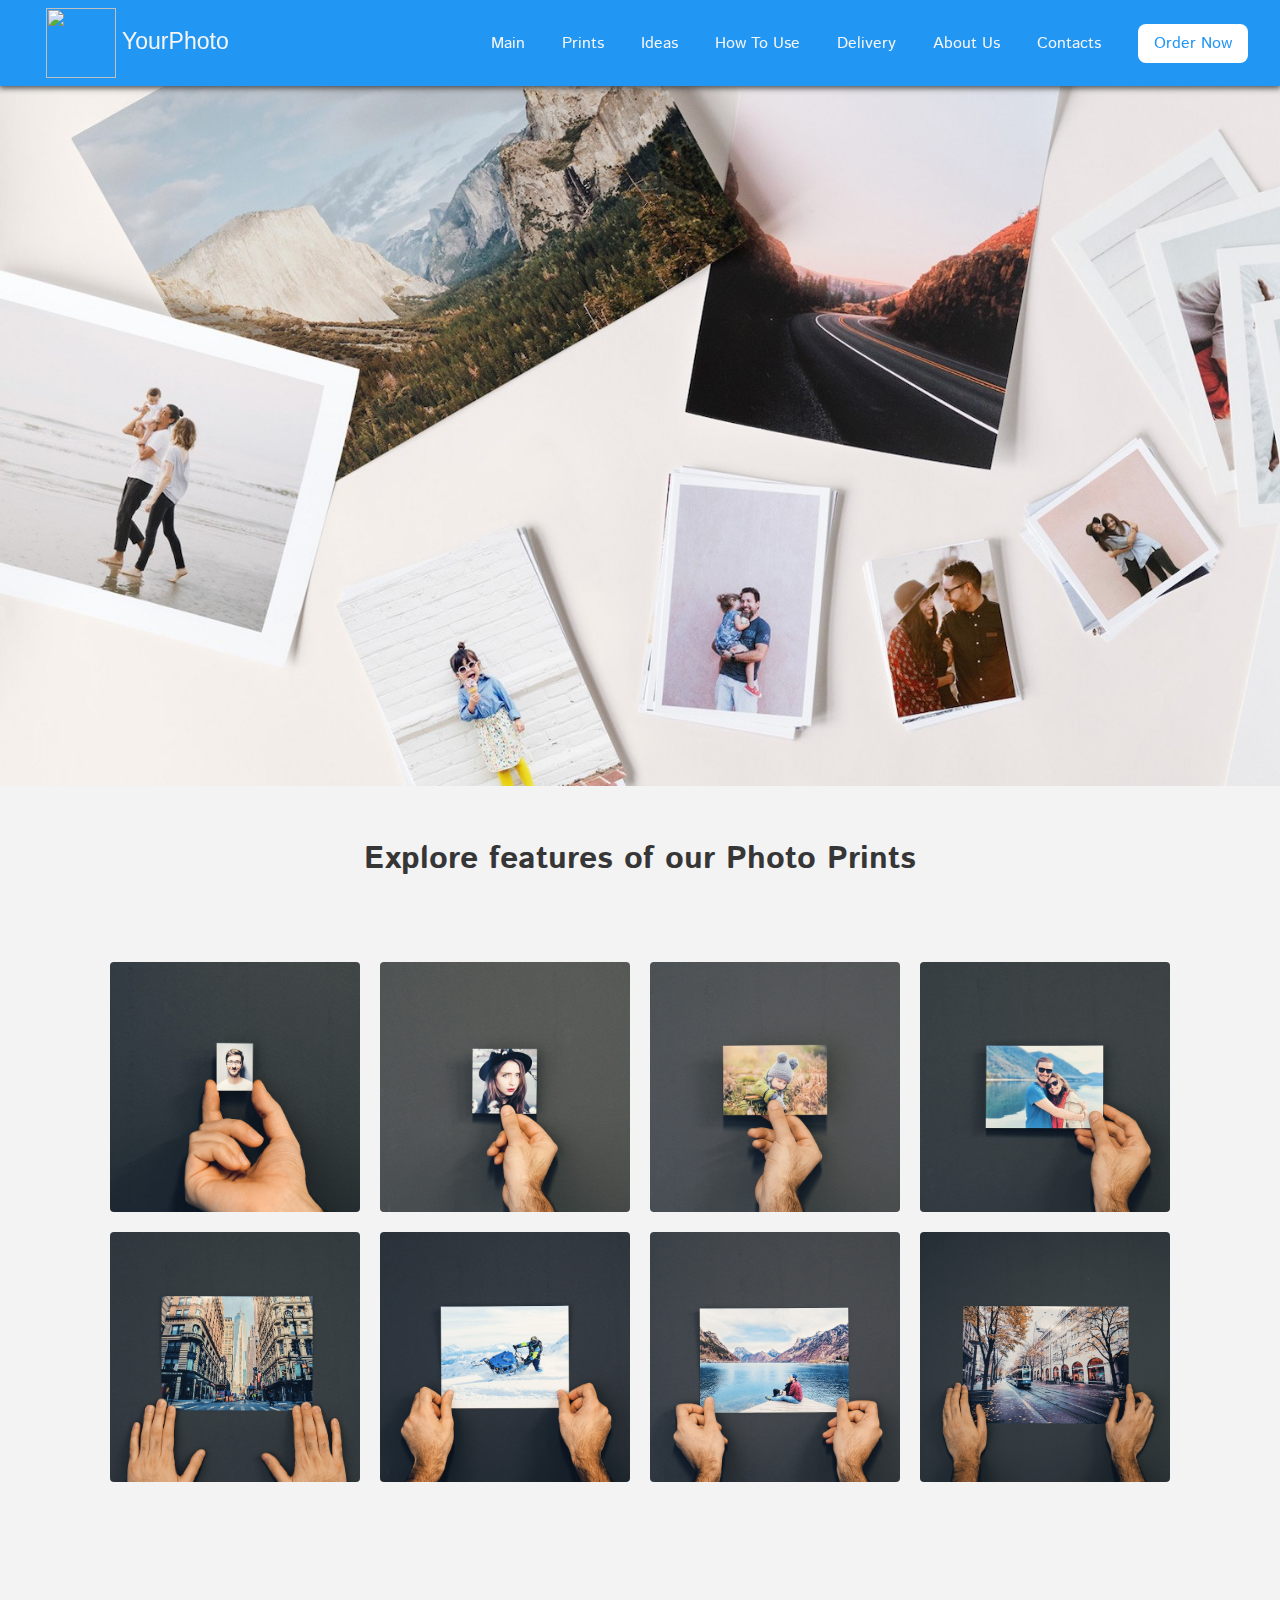
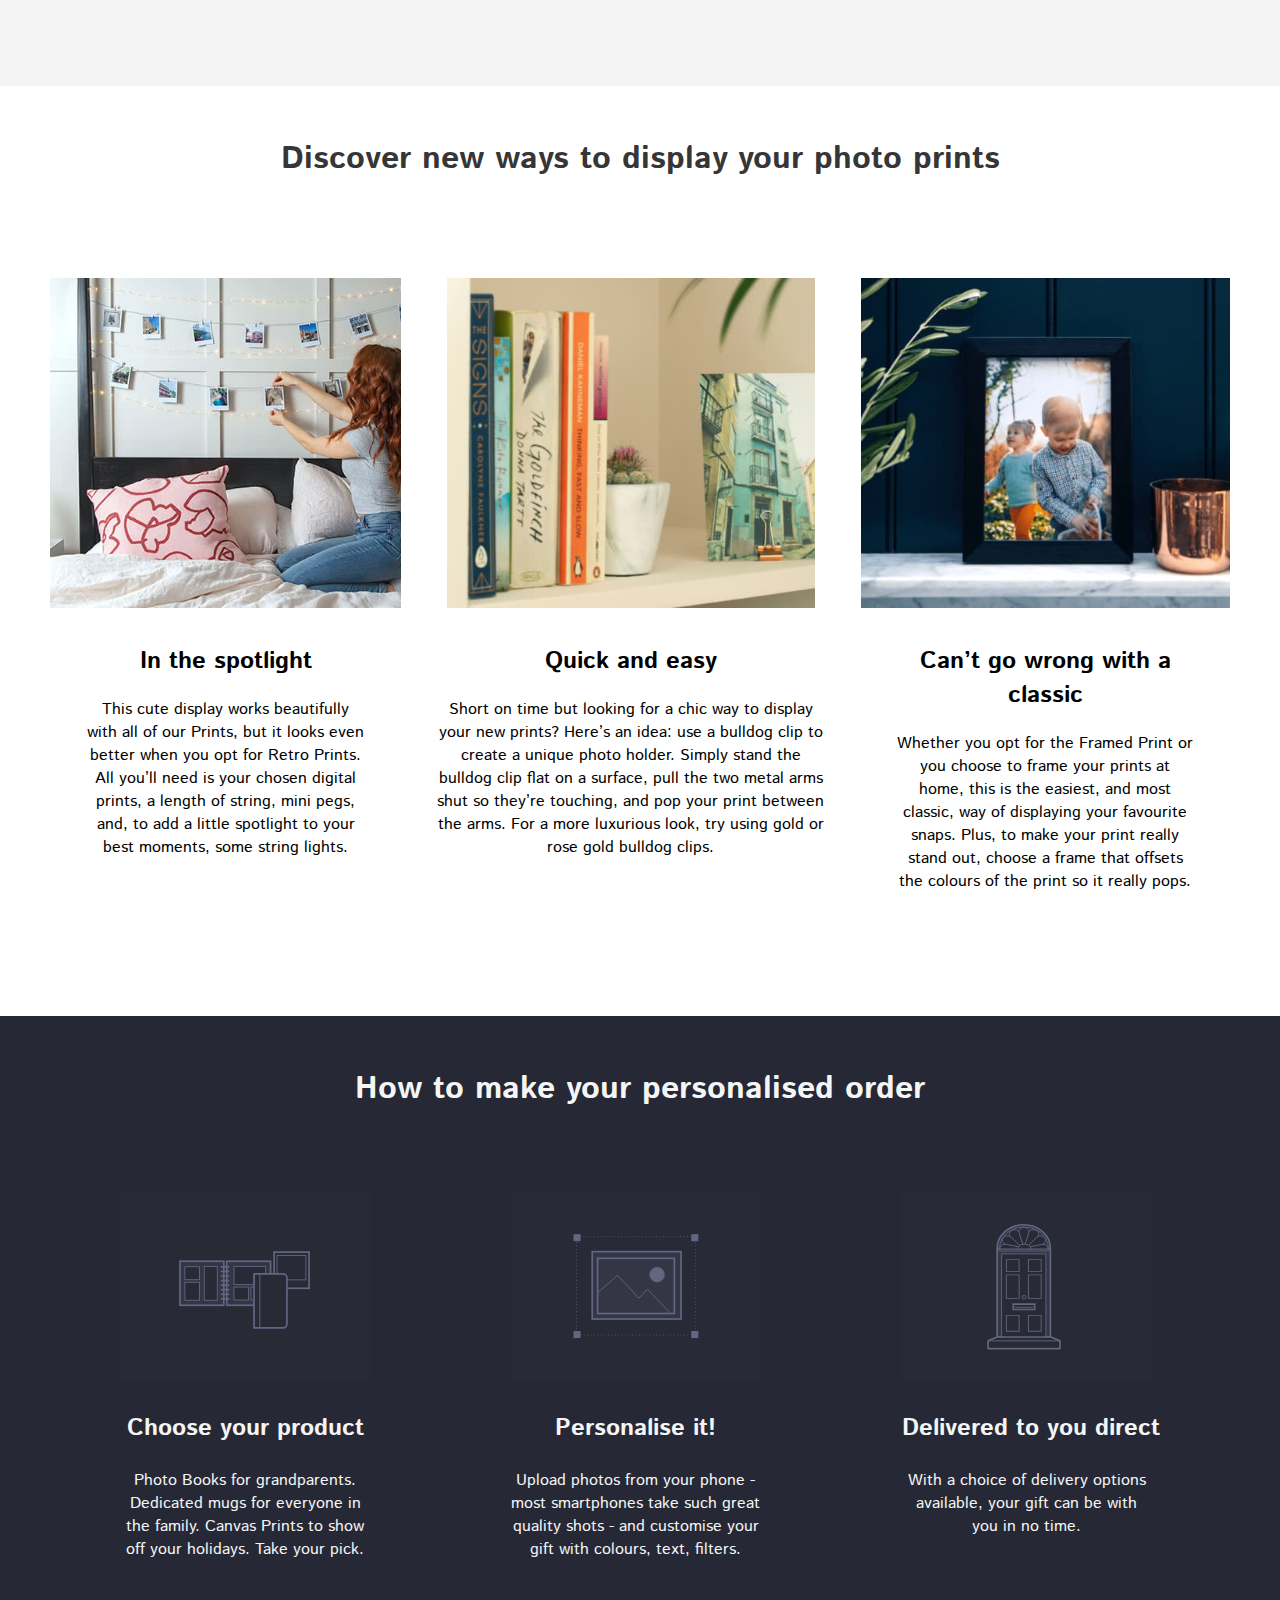
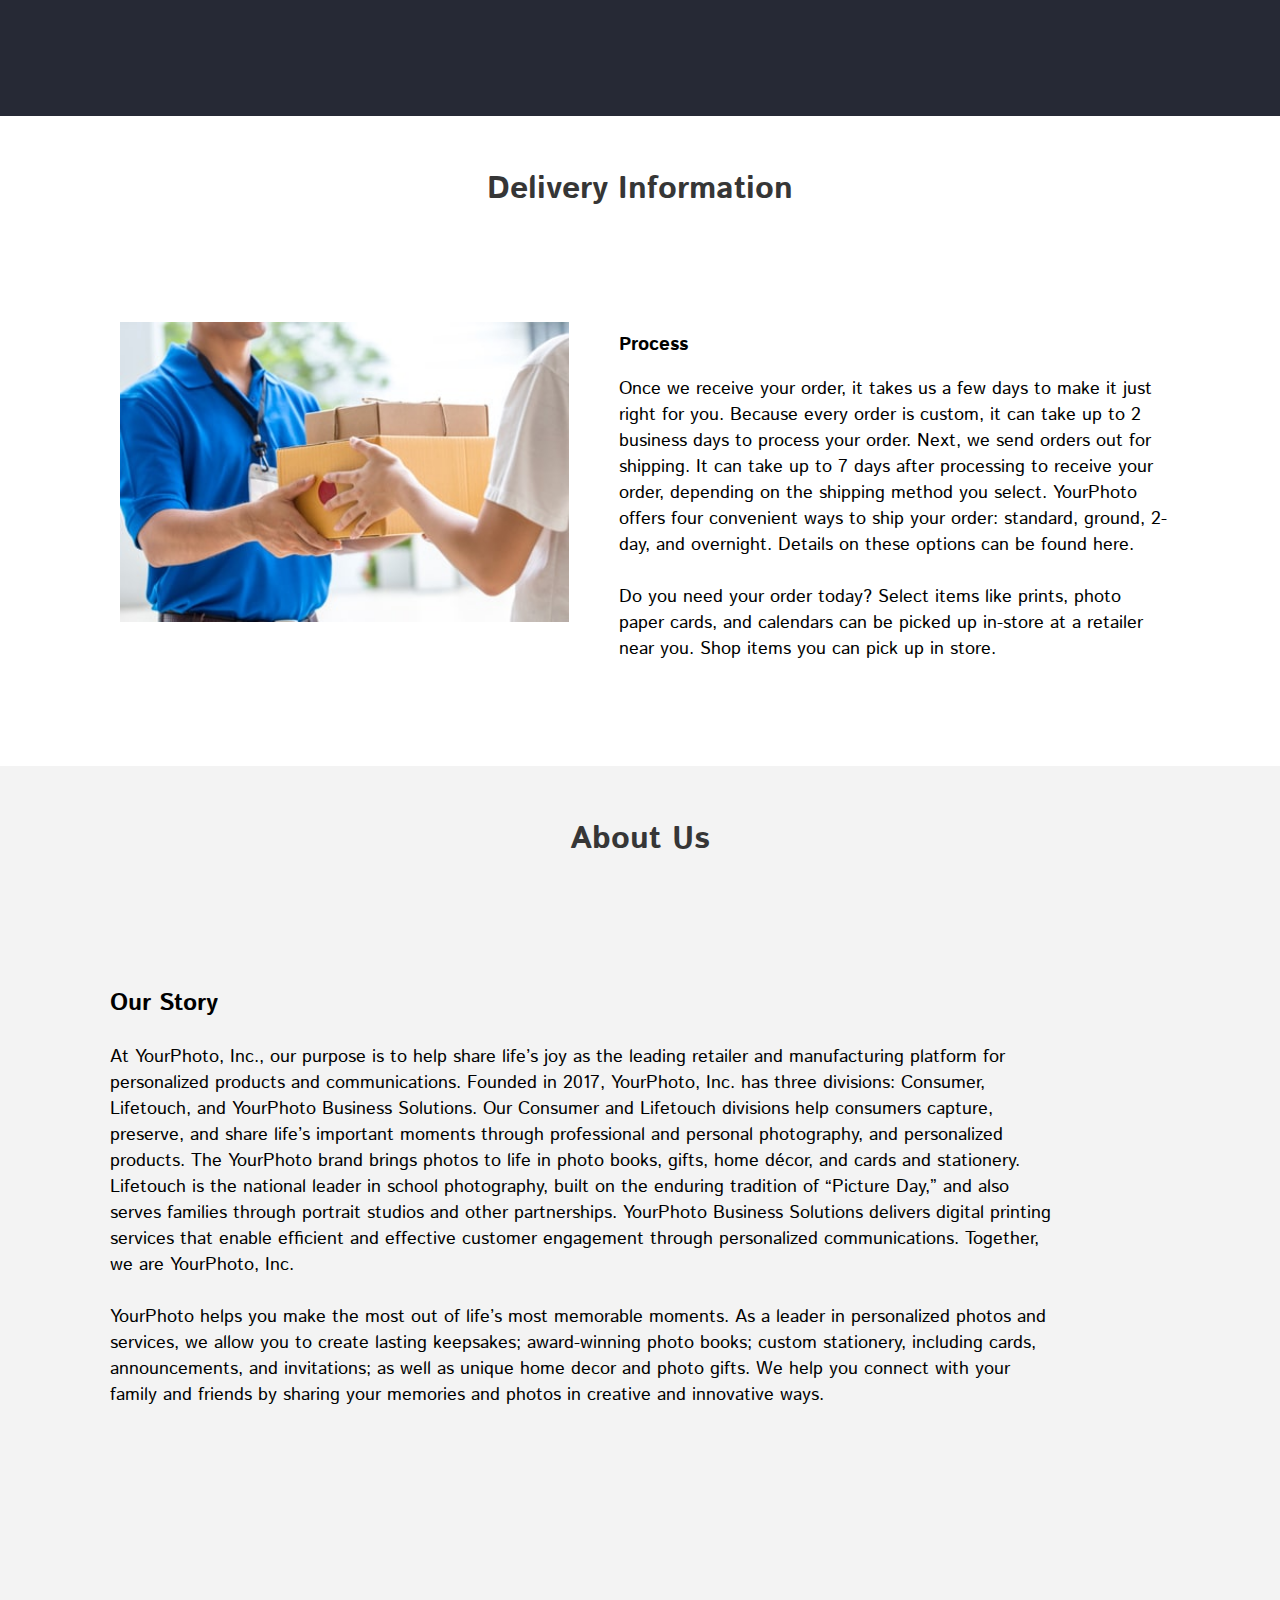
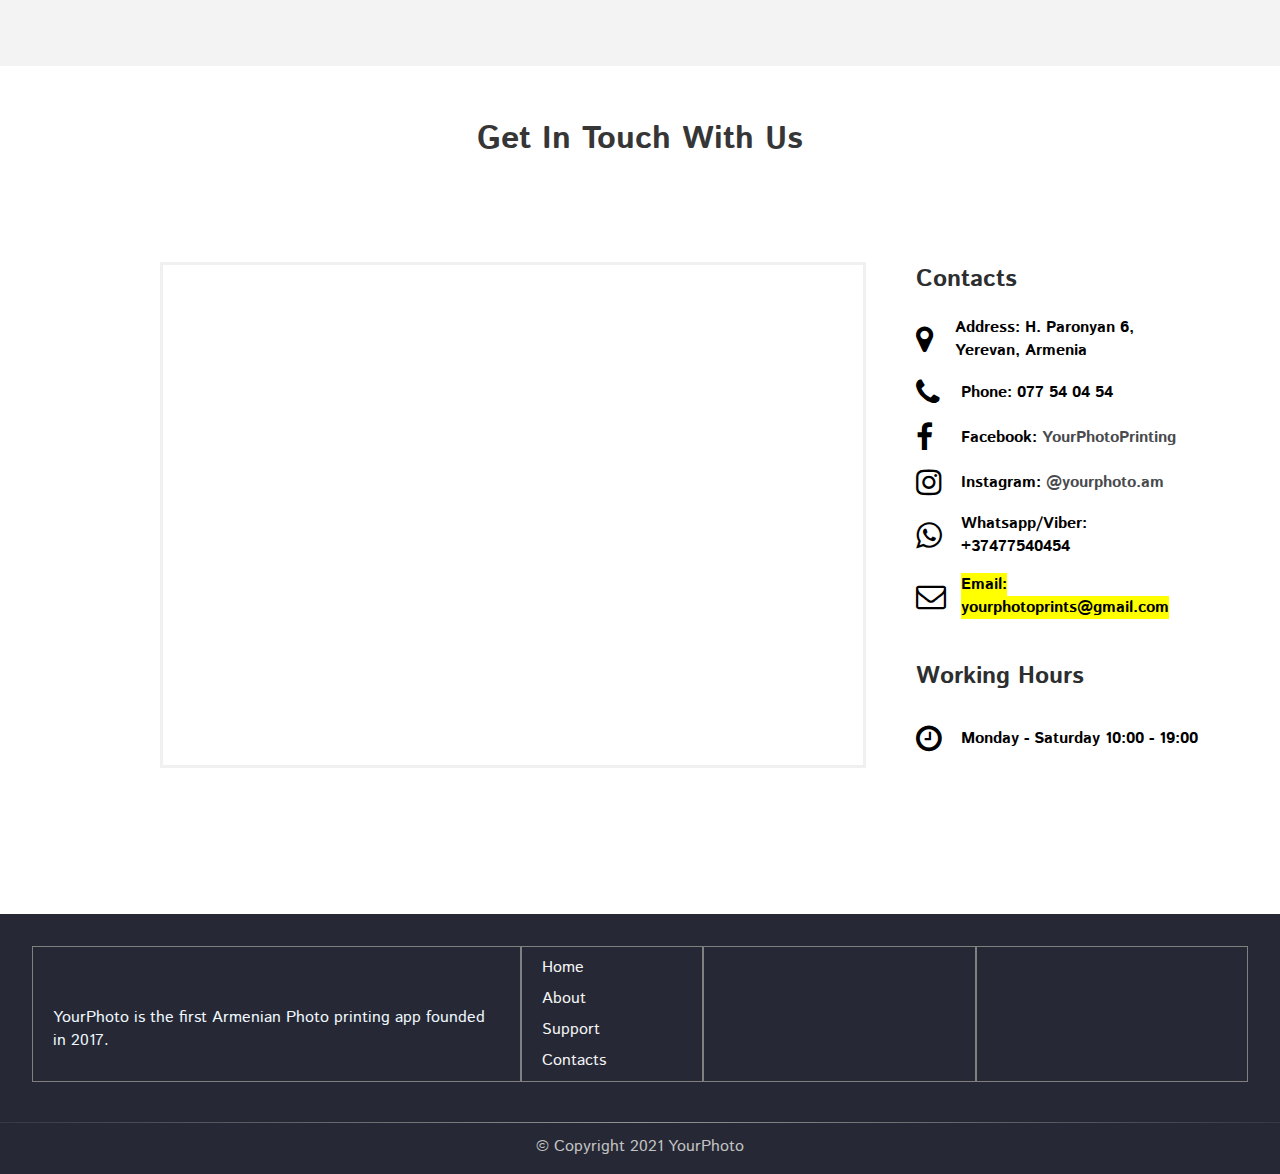
==== index.html @ a9a45ee0 "some changes" ====
<!DOCTYPE html>
<html lang="en">

<head>
    <meta charset="UTF-8">
    <meta name="viewport" content="width=device-width, initial-scale=1.0">
    <link rel="preconnect" href="https://fonts.gstatic.com">
    <link href="https://fonts.googleapis.com/css2?family=Istok+Web&display=swap" rel="stylesheet">
    <link rel="icon" type="image/png" href="fav-icon.png">
    <link rel="stylesheet" href="shared.css">
    <link rel="stylesheet" href="main.css">
    <link rel="stylesheet" href="https://cdnjs.cloudflare.com/ajax/libs/font-awesome/4.7.0/css/font-awesome.min.css">

    <title>YourPhoto Lite</title>
</head>

<body>
    <!--------------------HEADER----------------------->
    <header class="main-header">
        <div class="main-logo">
            <a href="#" class="logo-text">
                <img class="logo-img" src="imgs/logo-watermark.png" width='70px' height="70px" alt="">
                YourPhoto
            </a>
        </div>
        <nav class="nav">
            <ul class="nav-tems">
                <li class="nav-item"><a href="#">Main</a></li>
                <li class="nav-item"><a href="#prints">Prints</a></li>
                <li class="nav-item"><a href="#ideas">Ideas</a></li>
                <li class="nav-item"><a href="#key-features">How To Use</a></li>
                <li class="nav-item"><a href="#delivery">Delivery</a></li>
                <li class="nav-item"><a href="#about">About Us</a></li>
                <li class="nav-item"><a href="#contact">Contacts</a></li>
                <li class="nav-item nav-item-cta"><a href="/packages/index.html">Order Now</a></li>
            </ul>
        </nav>
    </header>
    <!----------------X---- HEADER -----X----------------------->

    <!------------------- MAIN ---------------------------->
    <main class=" main">
        <section id="slider">
            <figure></figure>
        </section>


        <section id="prints">
            <header>
                <!-- <h1 class="section-title">Choose your print size
                </h1> -->
                <h1 class="section-title">Explore features of our Photo Prints
                </h1>
            </header>
            <div class="print-sizes">
                <div class="print-size1"></div>
                <div class="print-size2"></div>
                <div class="print-size3"></div>
                <div class="print-size4"></div>
                <div class="print-size5"></div>
                <div class="print-size6"></div>
                <div class="print-size7"></div>
                <div class="print-size8"></div>
            </div>
        </section>

        <section id="ideas">
            <header">
                <h1 class="section-title">Discover new ways to display your photo prints
                </h1>
                </header>
                <article class="ideas-articles">
                    <article class="ideas-article">
                        <figure class="ideas-img1"></figure>
                        <figcaption>
                            <h2>In the spotlight
                            </h2>
                            <p>This cute display works beautifully with all of our Prints, but it looks even better when
                                you opt for Retro Prints. All you’ll need is your chosen digital prints, a length of
                                string, mini pegs, and, to add a little spotlight to your best moments, some string
                                lights.

                            </p>
                        </figcaption>
                    </article>
                    <article class="ideas-article">
                        <figure class="ideas-img2"></figure>
                        <figcaption>
                            <h2>Quick and easy
                            </h2>
                            <p>Short on time but looking for a chic way to display your new prints? Here’s an idea: use
                                a bulldog clip to create a unique photo holder. Simply stand the bulldog clip flat on a
                                surface, pull the two metal arms shut so they’re touching, and pop your print between
                                the arms. For a more luxurious look, try using gold or rose gold bulldog clips.</p>
                        </figcaption>
                    </article>
                    <article class="ideas-article">
                        <figure class="ideas-img3"></figure>
                        <figcaption>
                            <h2>Can’t go wrong with a classic
                            </h2>
                            <p>Whether you opt for the Framed Print or you choose to frame your prints at home, this is
                                the easiest, and most classic, way of displaying your favourite snaps. Plus, to make
                                your print really stand out, choose a frame that offsets the colours of the print so it
                                really pops.</p>
                        </figcaption>
                    </article>
                </article>
        </section>

        <section id="key-features">
            <h1 class="section-title">How to make your personalised order
            </h1>
            <div class="key-features-container">
                <div class="key-feature">
                    <img src="imgs/1.svg" alt="">
                    <h3>Choose your product</h3>
                    <p>Photo Books for grandparents. Dedicated mugs for everyone in the family. Canvas Prints to show
                        off your holidays. Take your pick.</p>
                </div>
                <div class="key-feature">
                    <img src="imgs/2.svg" alt="">
                    <h3>Personalise it!</h3>
                    <p>Upload photos from your phone - most smartphones take such great quality shots - and customise
                        your gift with colours, text, filters.</p>
                </div>
                <div class="key-feature">
                    <img src="imgs/3.svg" alt="">
                    <h3>Delivered to you direct</h3>
                    <p>With a choice of delivery options available, your gift can be with you in no time.</p>
                </div>
            </div>
        </section>

        <section id="delivery">
            <h1 class="section-title">Delivery Information
            </h1>
            <figure class="delivery-container">
                <img src="imgs/delivery2.jpg" alt="">
                <figcaption>
                    <h3>Process</h3>
                    <p>Once we receive your order, it takes us a few days to make it just right for you. Because every
                        order is custom, it can take up to 2 business days to process your order. Next, we send orders
                        out for shipping. It can take up to 7 days after processing to receive your order, depending on
                        the shipping method you select. YourPhoto offers four convenient ways to ship your order:
                        standard, ground, 2-day, and overnight. Details on these options can be found here.<br><br>
                        Do you need your order today? Select items like prints, photo paper cards, and calendars can be
                        picked up in-store at a retailer near you. Shop items you can pick up in store.</p>
                </figcaption>
            </figure>

        </section>

        <section id="about">
            <h1 class="section-title">About Us
            </h1>
            <figure class="about-container">
                <figcaption>
                    <h3>Our Story</h3>
                    <p>At YourPhoto, Inc., our purpose is to help share life’s joy as the leading retailer and
                        manufacturing platform for personalized products and communications. Founded in 2017,
                        YourPhoto, Inc. has three divisions: Consumer, Lifetouch, and YourPhoto Business Solutions.
                        Our Consumer and Lifetouch divisions help consumers capture, preserve, and share life’s
                        important moments through professional and personal photography, and personalized products. The
                        YourPhoto brand brings photos to life in photo books, gifts, home décor, and cards
                        and stationery. Lifetouch is the national leader in school photography, built on the enduring
                        tradition of “Picture Day,” and also serves families through portrait studios and other
                        partnerships. YourPhoto Business Solutions delivers digital printing services that enable
                        efficient and effective customer engagement through personalized communications. Together, we
                        are YourPhoto, Inc.<br><br>
                        YourPhoto helps you make the most out of life’s most memorable moments. As a leader in
                        personalized photos and services, we allow you to create lasting keepsakes; award-winning photo
                        books; custom stationery, including cards, announcements, and invitations; as well as unique
                        home decor and photo gifts. We help you connect with your family and friends by sharing your
                        memories and photos in creative and innovative ways.
                    </p>
                </figcaption>
                <img src="imgs/insta-poster.jpg" alt="">
            </figure>

        </section>

        <section id="contact">
            <h1 class="section-title">Get In Touch With Us</h1>
            <div class="contact-container">
                <!-- <form class="contact-form" action="">
                    <input type="text" placeholder="Name">
                    <input type="email" placeholder="E-mail">
                    <textarea name="contact-form-textarea" id="contact-textarea" cols="30" rows="16"
                        placeholder="Enter your message here"></textarea>
                </form> -->
                <div class="contact-map">
                    <div class="mapouter">
                        <div class="gmap_canvas"><iframe width="700" height="450" id="gmap_canvas"
                                src="https://maps.google.com/maps?q=yerevan&t=&z=13&ie=UTF8&iwloc=&output=embed"
                                frameborder="0" scrolling="no" marginheight="0" marginwidth="0"></iframe><a
                                href="https://yt2.org"></a><br>
                            <style>
                                .mapouter {
                                    position: relative;
                                    text-align: right;
                                    height: 450px;
                                    width: 700px;
                                }
                            </style>
                            <style>
                                .gmap_canvas {
                                    overflow: hidden;
                                    background: none !important;
                                    height: 450px;
                                    width: 700px;
                                }
                            </style>
                        </div>
                    </div>
                </div>
                <div class="contact-details">
                    <h2>Contacts</h2>
                    <div class="contact-detail-item">
                        <i class="fa fa-map-marker" aria-hidden="true"></i>
                        <span>Address: H. Paronyan 6, Yerevan, Armenia</span>
                    </div>
                    <div class="contact-detail-item">
                        <i class="fa fa-phone" aria-hidden="true"></i>
                        <span>Phone: 077 54 04 54</span>
                    </div>
                    <div class="contact-detail-item">
                        <i class="fa fa-facebook" aria-hidden="true"></i>
                        <span>Facebook: <a
                                href="https://www.facebook.com/yourphotoprinting">YourPhotoPrinting</a></span>
                    </div>

                    <div class="contact-detail-item">
                        <i class="fa fa-instagram" aria-hidden="true"></i>
                        <span>Instagram: <a href="https://www.instagram.com/yourphoto.am">@yourphoto.am</a></span>
                    </div>
                    <div class="contact-detail-item">
                        <i class="fa fa-whatsapp" aria-hidden="true"></i>
                        <span>Whatsapp/Viber: +37477540454</span>
                    </div>
                    <div class="contact-detail-item">
                        <i class="fa fa-envelope-o" aria-hidden="true"></i>
                        <span><mark>Email: yourphotoprints@gmail.com</mark></span>
                    </div>

                    <h3>Working Hours</h3>
                    <div class="contact-detail-item">
                        <i class="fa fa-clock-o" aria-hidden="true"></i>
                        <span>Monday - Saturday 10:00 - 19:00</span>
                    </div>
                </div>
            </div>
        </section>

    </main>
    <!---------------X----MAIN-----X--------------------->
    <!---------------------FOOTER----------------------->
    <footer id="footer">
        <div class="main-footer">
            <div class="footer-about">
                <img src="imgs/logo-text.png" alt="" width="100px">
                <p>YourPhoto is the first Armenian Photo printing app founded in 2017.</p>
            </div>
            <nav class="footer-nav">
                <ul class="main-footer-links">
                    <li class="main-footer-link"><a href="#">Home</a></li>
                    <li class="main-footer-link"><a href="#">About</a></li>
                    <li class="main-footer-link"><a href="#">Support</a></li>
                    <li class="main-footer-link"><a href="#">Contacts</a></li>
                </ul>
            </nav>
            <div class="footer-payments">
    
            </div>
            <div class="footer-contacts">
    
            </div>    
        </div>
        <hr class="default-hr">
        <div class="secondary-footer">
            © Copyright 2021 YourPhoto
        </div>

    </footer>
    <!------------X----FOOTER---X---------------------->

    <!--Start of Tawk.to Script-->
    <script type="text/javascript">
        var Tawk_API = Tawk_API || {}, Tawk_LoadStart = new Date();
        (function () {
            var s1 = document.createElement("script"), s0 = document.getElementsByTagName("script")[0];
            s1.async = true;
            s1.src = 'https://embed.tawk.to/5c59946a6cb1ff3c14cb321a/1eu1ga0pk';
            s1.charset = 'UTF-8';
            s1.setAttribute('crossorigin', '*');
            s0.parentNode.insertBefore(s1, s0);
        })();
    </script>
    <!--End of Tawk.to Script-->
</body>

</html>
---- shared.css ----
* {
  box-sizing: border-box;
  scroll-behavior: smooth;
  scroll-margin: 86px;
}

body {
  margin: 0;
  font-family: "Istok Web", sans-serif;
}
.main-header {
  display: flex;
  justify-content: space-between;
  align-items: center;
  width: 100%;
  background-color: #2196f3;
  padding: 8px 16px;
  position: fixed;
  top: 0;
  left: 0;
  z-index: 1;
  box-shadow: 0px 1px 6px 1px rgb(70, 70, 70);
}

.main-logo {
  font-size: larger;
}

.main-logo:hover {
  cursor: pointer;
}

#footer {
  background-color: #262935;
  height: 260px;
}

.main-footer {
  display: flex;
  padding: 32px;
  height: 200px;
  margin-top: 48px;
}

.main-footer-links {
  list-style: none;
  margin: 0;
  padding: 0;
  text-align: center;
}
.main-footer-link {
  display: inline-block;
  margin: 0 16px;
}
.main-footer-link a {
  color: whitesmoke;
  text-decoration: none;
}

.main-footer-link a:hover {
  border-bottom: 2px solid #f73378;
  text-decoration: none;
}

.secondary-footer {
  display: flex;
  justify-content: center;
  /* text-align: center; */
  margin-top: 12px;
  align-items: center;
  color: rgb(195, 195, 195);
}

.default-hr {
  border-color: rgb(173, 173, 173);
  position: center;
  display: block;
  border: none;
  height: 1px;
  background: -webkit-gradient(
    radial,
    50% 50%,
    0,
    50% 50%,
    750,
    from(rgb(148, 148, 148)),
    to(#262935)
  );
}

.footer-about {
  border: 1px solid grey;
  padding: 20px;
  height: 100%;
  color: aliceblue;
  /* min-height: 200px; */
}

.footer-nav {
  display: flex;
  justify-content: center;
  align-items: center;
  border: 1px solid grey;
  height: 100%;
  width: 200px;
}

.main-footer-links {
  display: flex;
  width: 100%;
  height: 100%;
  /* background-color: aqua; */
  flex-direction: column;
  justify-content: center;
  align-items: flex-start;
}

.main-footer-link {
  padding: 4px;
}

.footer-payments {
  border: 1px solid grey;
  height: 100%;
  width: 300px;
}
.footer-contacts {
  border: 1px solid grey;
  height: 100%;
  width: 300px;
}

.main-header > div {
  margin-left: 30px;
  display: inline-block;
  vertical-align: middle;
}
.logo-img {
  display: inline-block;
  vertical-align: middle;
}
.logo-text {
  font-family: Verdana, Geneva, Tahoma, sans-serif;
  display: inline-block;
  vertical-align: middle;
  color: whitesmoke;
  text-decoration: none;
  font-size: larger;
  font-weight: 100;
}

.nav {
  display: inline-block;
  vertical-align: middle;
  text-align: right;
}
.nav-items {
  display: inline-block;
  vertical-align: middle;
  margin: 0px;
  padding: 0px;
  list-style: none;
}
.nav-item {
  display: inline-block;
  margin: 0px 16px;
}

.nav-item a {
  color: whitesmoke;
  text-decoration: none;
  pad: 20px 0;
}

.nav-item a:hover,
.nav-item a:active {
  /* color: #f73378; */
  border-bottom: 2px solid #f73378;
}

.nav-item-cta a {
  background-color: white;
  color: #2196f3;
  padding: 8px 16px;
  border-radius: 8px;
}

.nav-item-cta a:hover,
.nav-item-cta a:active {
  background-color: #f73378;
  color: whitesmoke;
}
---- main.css ----
body {
  margin-top: 86px;
}

#slider {
  height: 700px;
  background: url(imgs/hero.jpg);
  background-position: left;
  background-repeat: no-repeat;
  background-size: cover;
}

.section-title {
  font-weight: 600;
  font-size: xx-large;
  text-align: center;
  color: rgb(54, 54, 54);
  margin-bottom: 80px;
  margin-top: 0;
}

section-description {
}

#prints {
  height: 900px;
  padding: 50px;
  background-color: rgb(243, 243, 243);
}

.print-sizes {
  /* background-color: blueviolet; */
  height: 520px;
  justify-content: center;
  display: grid;
  grid-gap: 20px;
  grid-template-columns: 250px 250px 250px 250px;
  grid-template-rows: 250px 250px;
}

.print-size1 {
  background: url(photos/passport.JPG);
  background-size: cover;
  border-radius: 4px;
}
.print-size2 {
  background: url(photos/squere.JPG);
  background-size: cover;
  border-radius: 4px;
}
.print-size3 {
  background: url(photos/standard.JPG);
  background-size: cover;
  border-radius: 4px;
}
.print-size4 {
  background: url(photos/medium.JPG);
  background-size: cover;
  border-radius: 4px;
}
.print-size5 {
  background: url(photos/A5.JPG);
  background-size: cover;
  border-radius: 4px;
}
.print-size6 {
  background: url(photos/letter.JPG);
  background-size: cover;
  border-radius: 4px;
}
.print-size7 {
  background: url(photos/A4.JPG);
  background-size: cover;
  border-radius: 4px;
}
.print-size8 {
  background: url(photos/A3.JPG);
  background-size: cover;
  border-radius: 4px;
}

#ideas {
  padding: 50px;
  height: 850px;
}

.ideas-articles {
  display: flex;
  justify-content: center;
  align-items: flex-start;
}

.ideas-article {
  display: flex;
  flex-direction: column;
  justify-content: center;
  align-items: center;
  text-align: center;
}

.ideas-article figcaption {
  padding: 0 35px 0 35px;
}

.ideas-article h2 {
}

.ideas-img1 {
  background: url(ideas/1.jpg);
  background-size: cover;
  height: 330px;
  width: 100%;
}

.ideas-img2 {
  background: url(ideas/2.jpg);
  background-size: cover;
  height: 330px;
  width: 80%;
}

.ideas-img3 {
  background: url(ideas/3.jpg);
  background-size: cover;
  height: 330px;
  width: 100%;
}

#key-features {
  background-color: #262935;
  margin-top: 80px;
  padding: 50px;
  height: 700px;
}

#key-features h1 {
  color: whitesmoke;
}

.key-features-container {
  display: flex;
  flex-direction: row;
  justify-content: space-around;
  height: 400px;
}

.key-feature img {
  width: 250px;
}

.key-feature h3 {
  text-align: center;
  font-size: x-large;
  color: whitesmoke;
}

.key-feature p {
  text-align: center;
  width: 250px;
  color: whitesmoke;
  font-weight: 500;
}

#delivery {
  padding: 50px;
}

.delivery-container {
  display: flex;
}

.delivery-container img {
  padding: 30px;
  height: 360px;
}

.delivery-container p {
  font-size: large;
  font-weight: 500;
}

.delivery-container figcaption {
  padding: 20px;
}

#about {
  background-color: rgb(243, 243, 243);
  padding: 50px;
  height: 900px;
}

.about-container {
  display: flex;
}

.about-container figcaption {
  padding: 20px;
}

.about-container img {
  width: 600px;
  display: flex;
  padding: 20px;
}

.about-container h3 {
  font-size: x-large;
  font-weight: 600;
}
.about-container p {
  font-size: large;
  font-weight: 500;
}

#contact {
  height: 800px;
  padding: 50px;
}

.contact-container {
  margin: 10px;
  display: flex;
  justify-content: center;

  flex-direction: row;
  padding: 20px;
}

.contact-form {
  display: flex;
  flex-direction: column;
  width: 50%;
  margin-right: 20px;
}

.contact-form input {
  background-color: rgb(248, 248, 248);
  border: 1px solid rgb(177, 177, 177);
  border-radius: 3px;
  outline: none;
  height: 40px;
  margin-bottom: 5px;
}

.contact-form textarea {
  background-color: rgb(248, 248, 248);
  border: 1px solid rgb(177, 177, 177);
  border-radius: 3px;
  outline: none;
  margin-bottom: 5px;
}

.contact-map {
  /* background-color: violet; */
  /* width: 50%; */
  margin-left: 80px;
  margin-right: 50px;
  border: 3px solid rgb(240, 240, 240);
  /* box-shadow: 1px 1px 7px 1px grey; */
}

.contact-details {
  width: 50%;
  width: 650px;
}

.contact-details h2 {
  font-size: x-large;
  margin-top: 0;
  margin-bottom: 20px;
  color: #2d2e2f;
}

.contact-details h3 {
  font-size: x-large;
  margin-top: 0;
  margin-top: 40px;
  margin-bottom: 30px;
  color: #2d2e2f;
}

.contact-detail-item {
  display: flex;
  align-items: center;
  margin-bottom: 15px;
}

.contact-detail-item i {
  font-size: 30px;
  width: 45px;
  padding-right: 20px;
}

.contact-detail-item span {
  font-size: medium;
  font-weight: 600;
}

.contact-detail-item a {
  text-decoration: none;
  color: rgb(73, 74, 77);
}

.contact-detail-item a:hover {
  border-bottom: 2px solid #f73378;
}
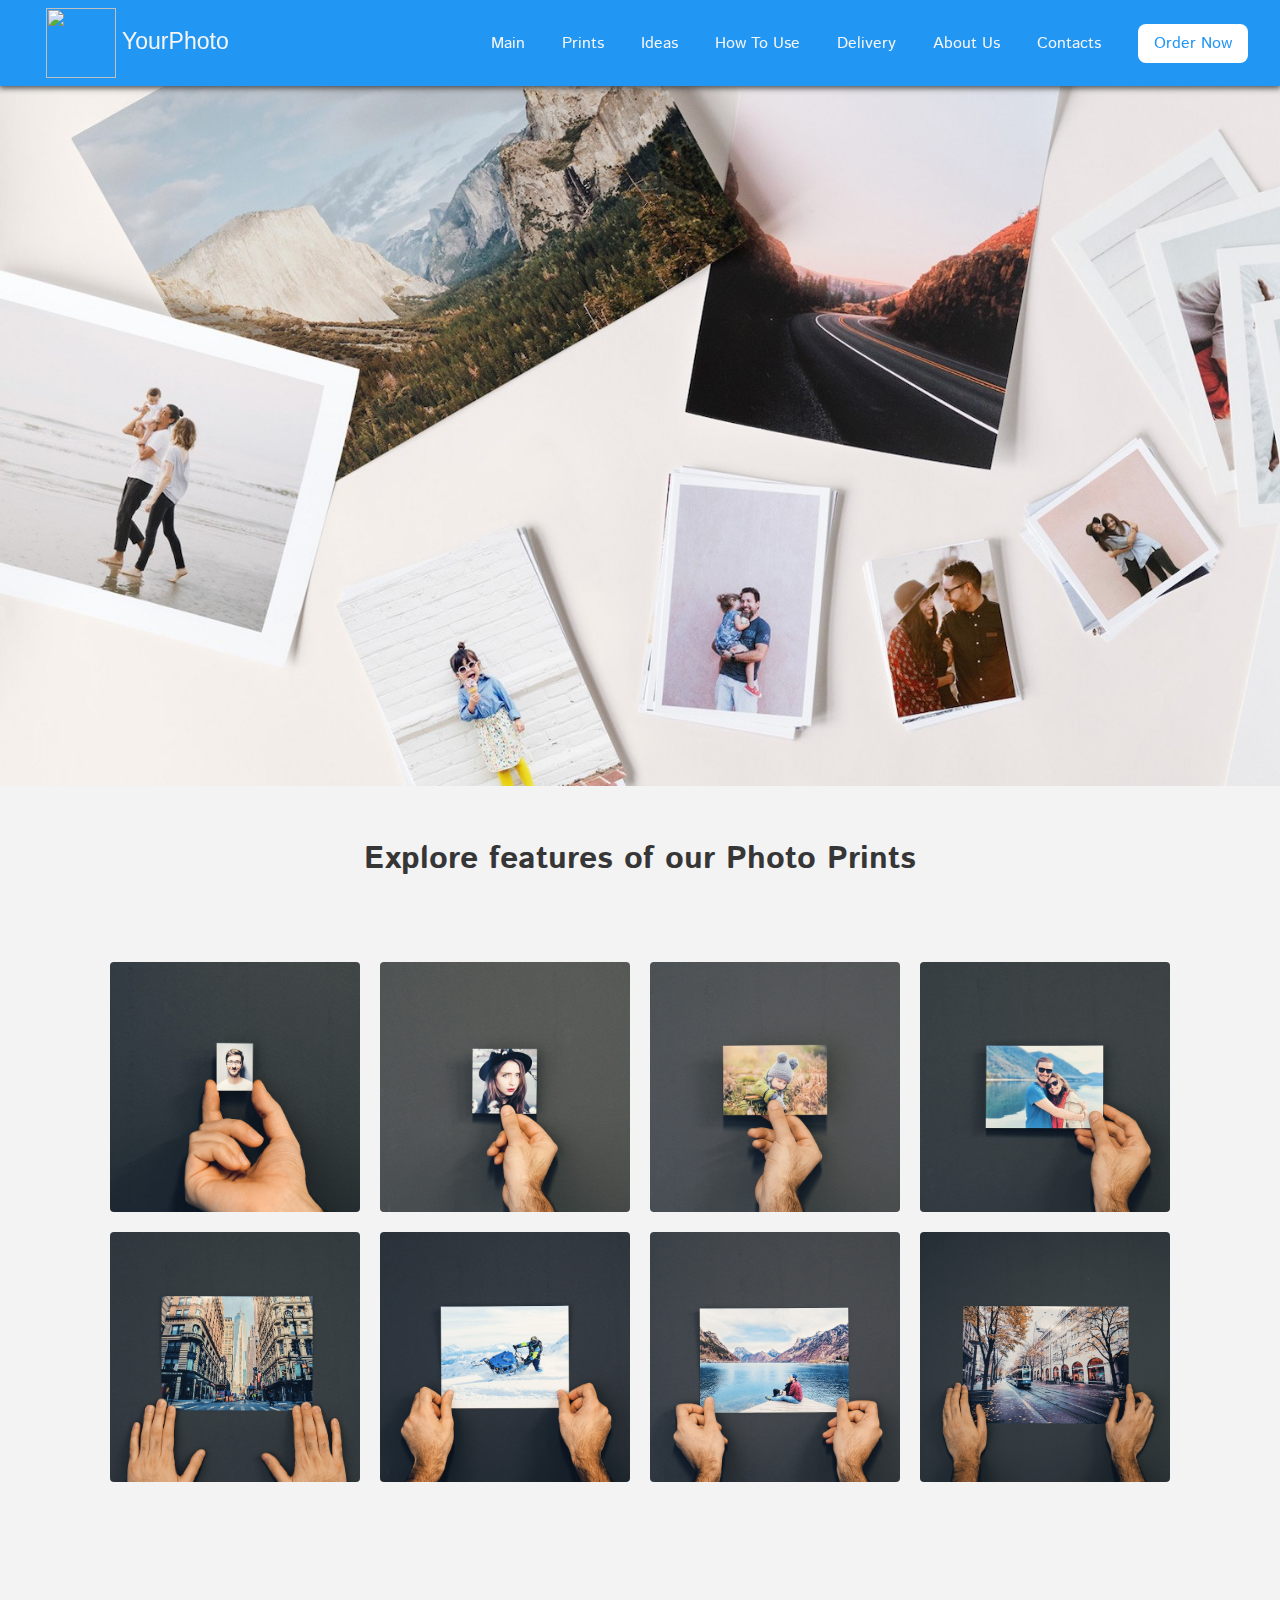
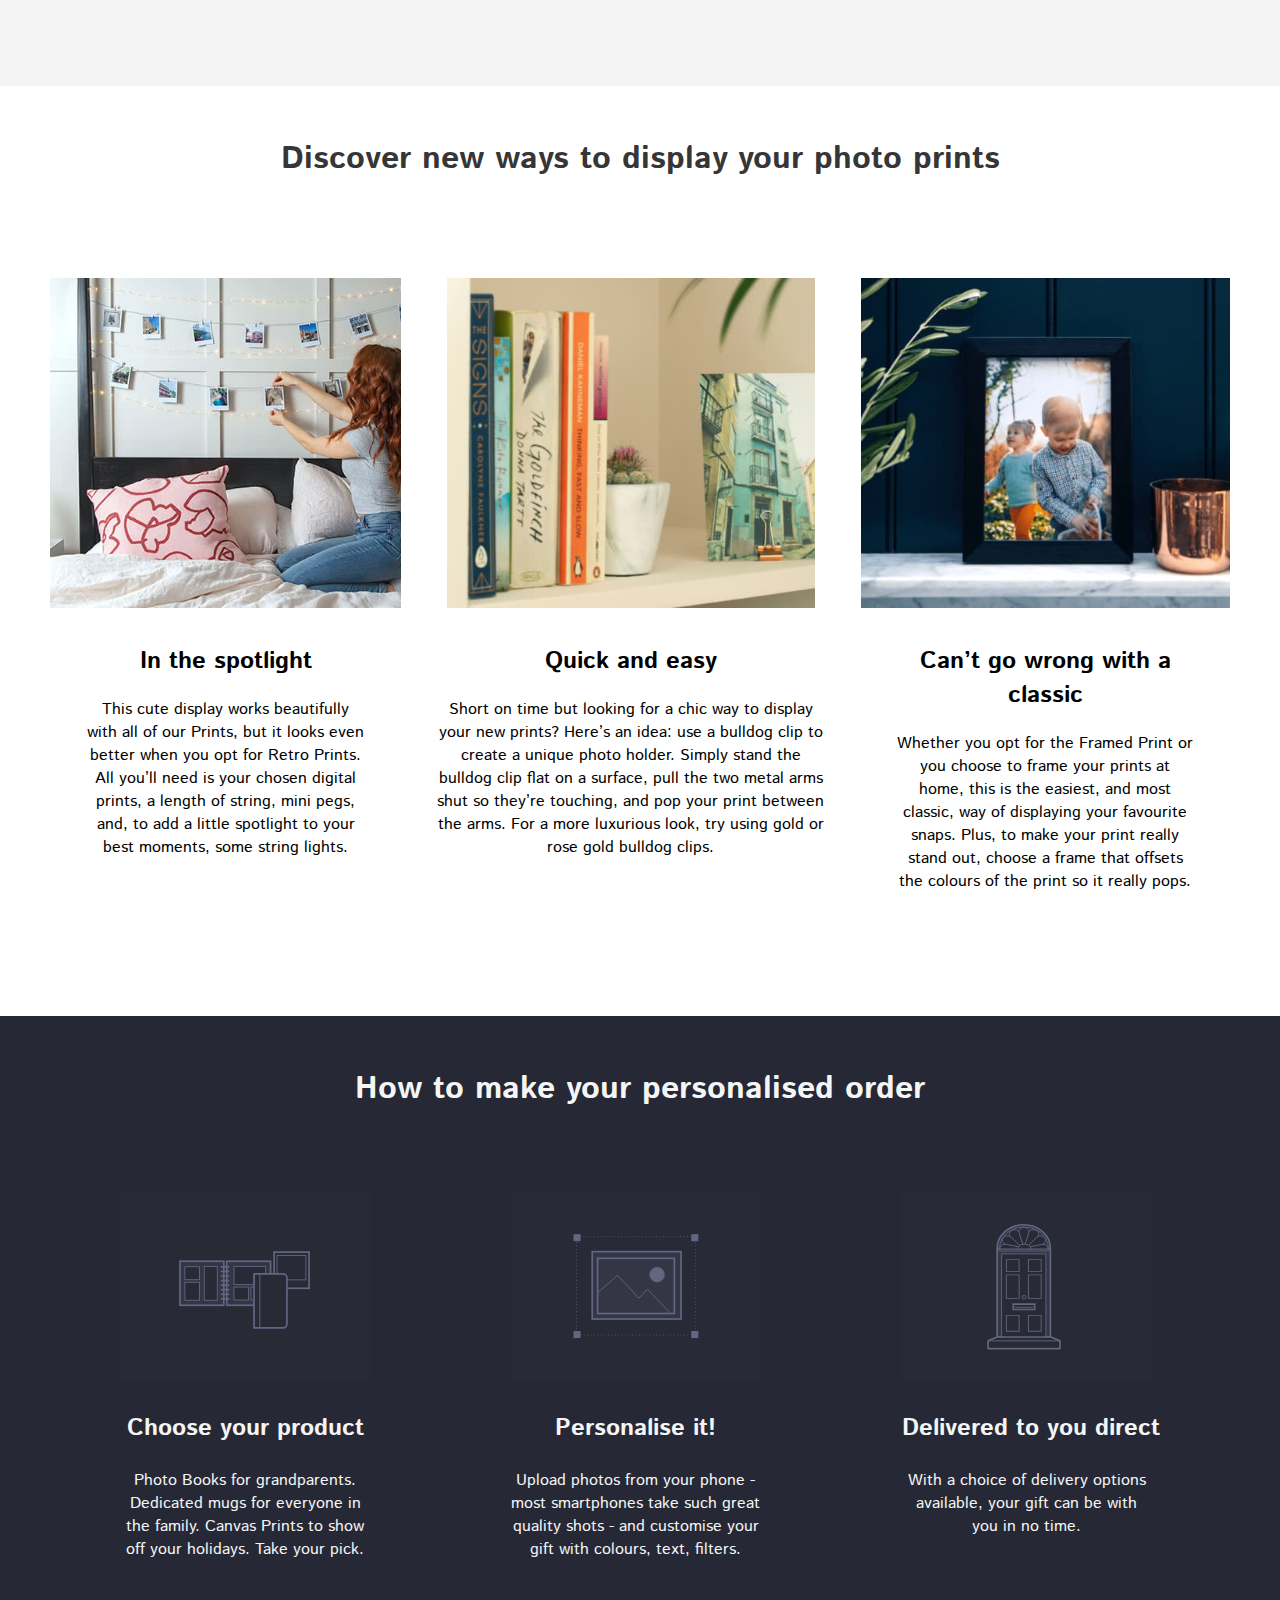
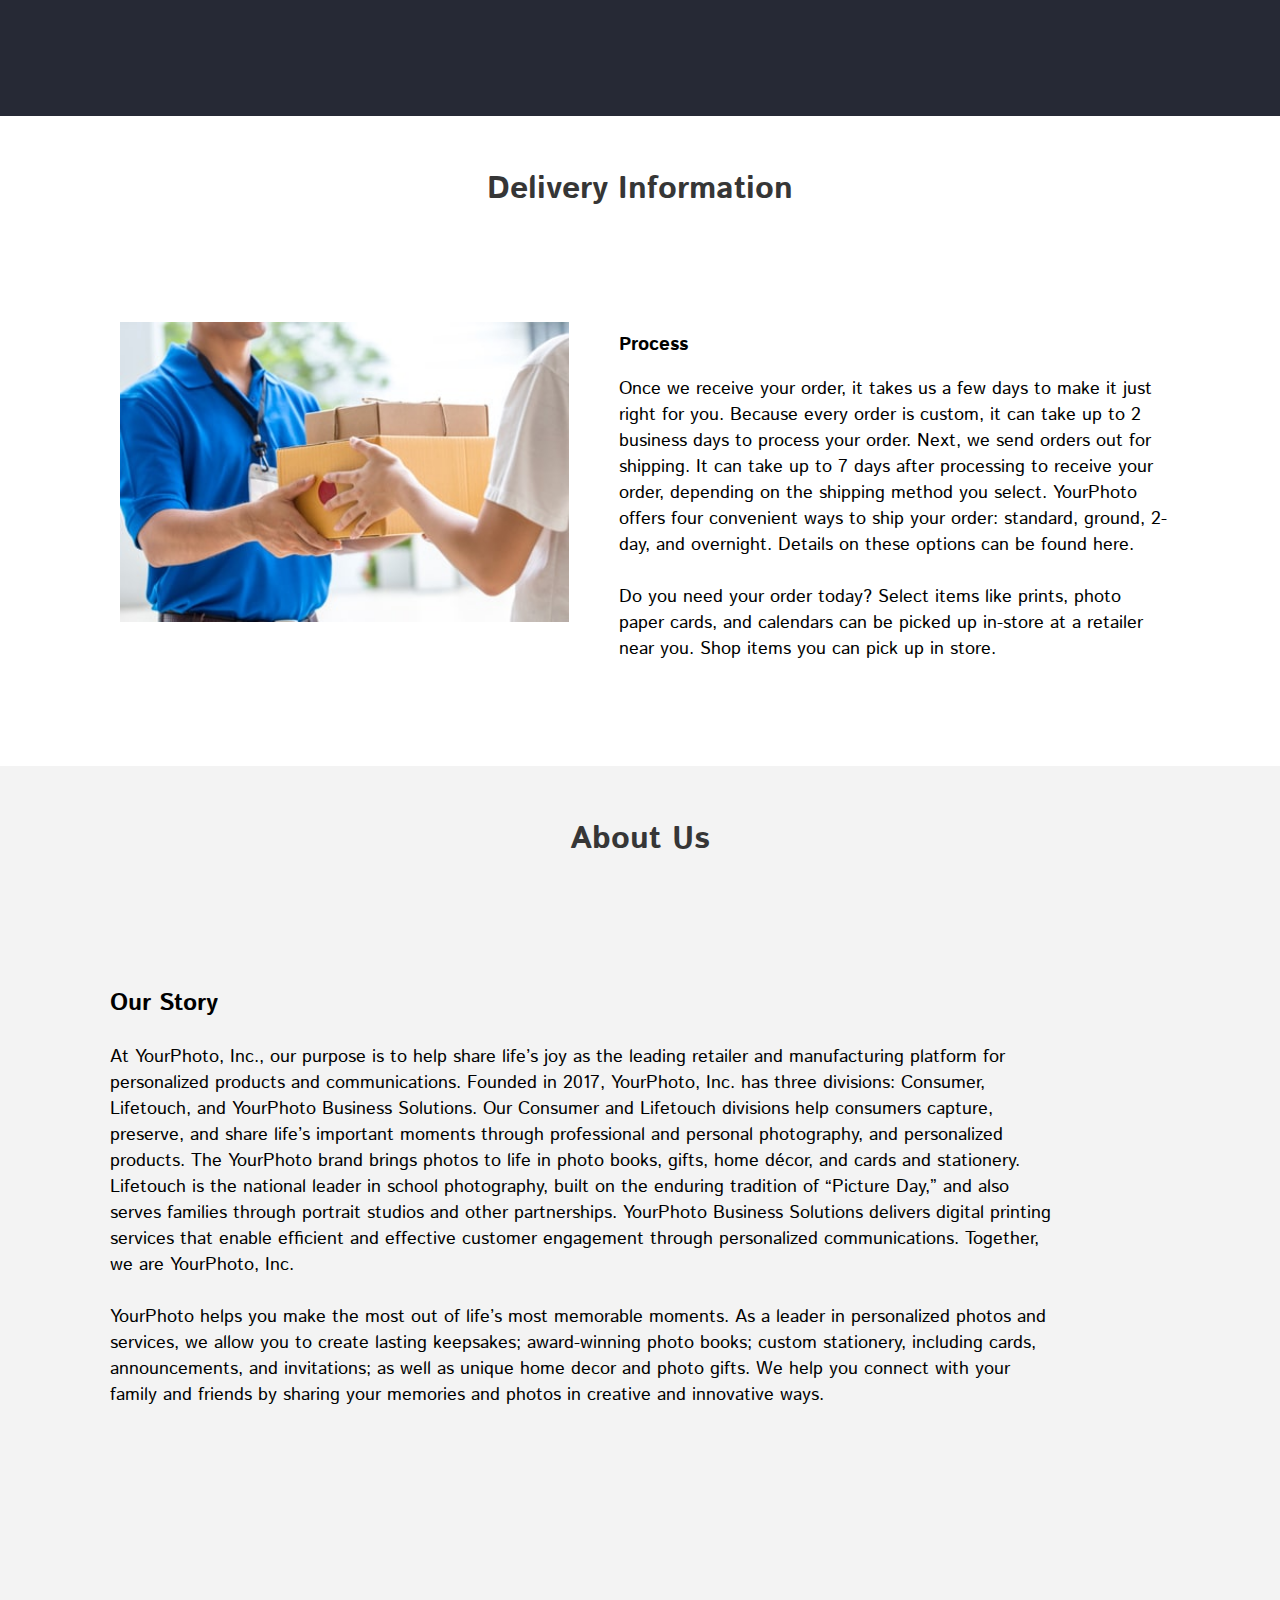
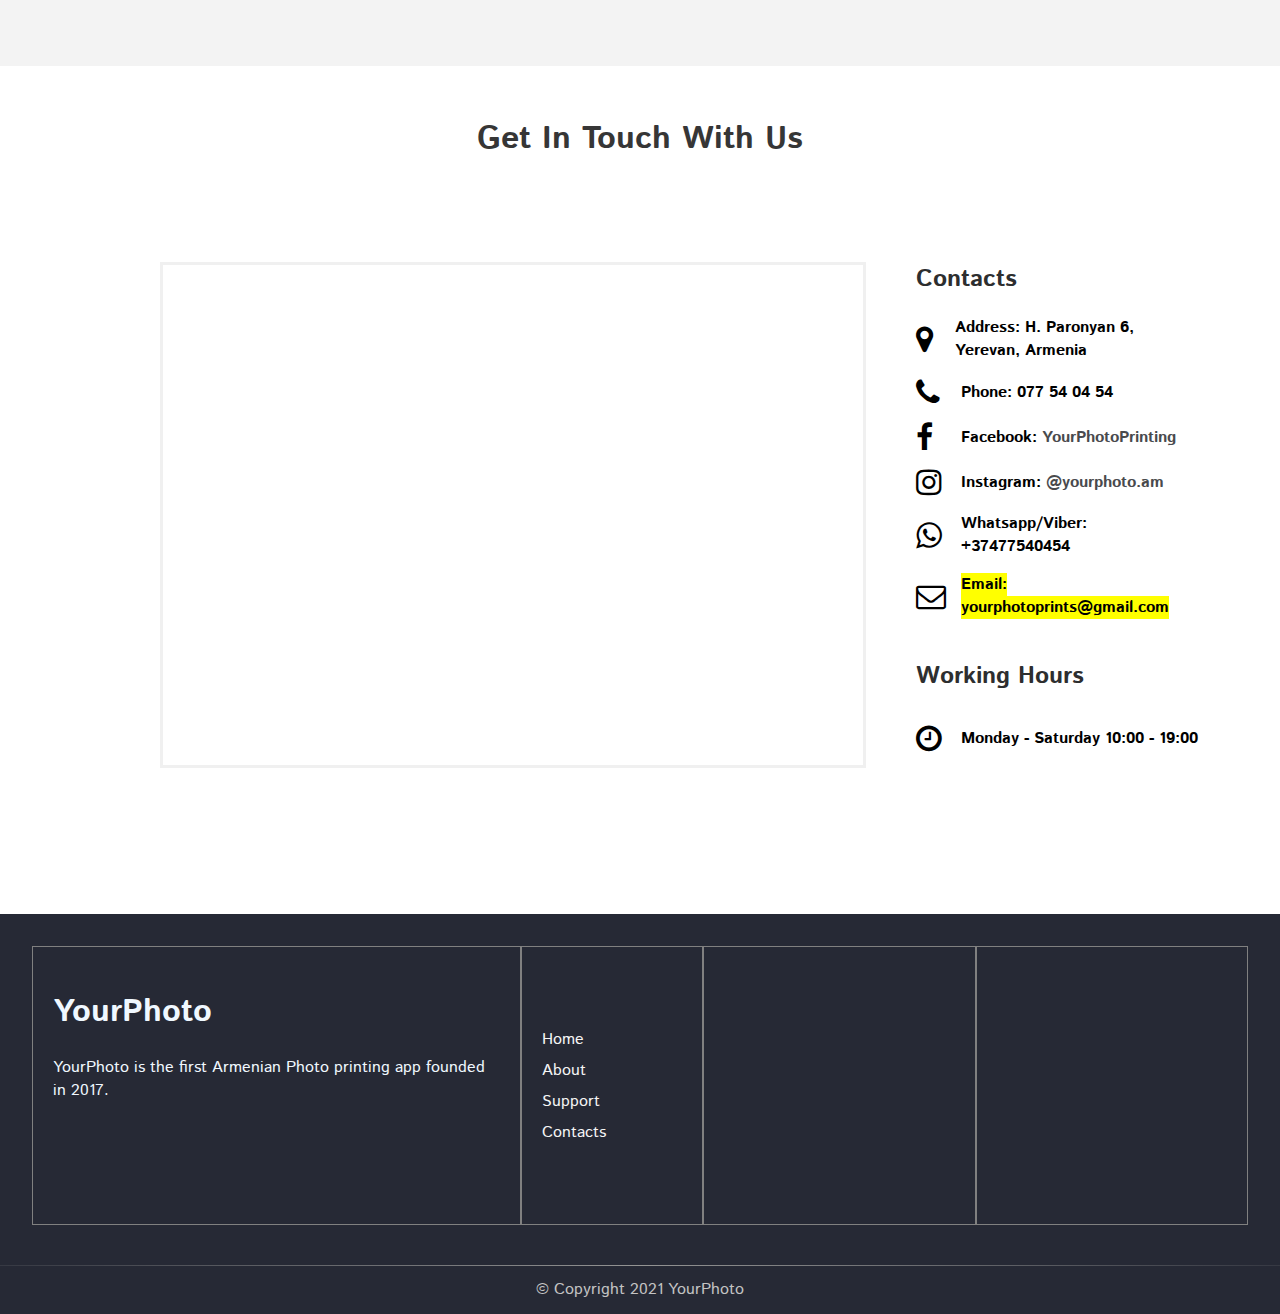
==== commit 8946f81c: "footer some changes" ====
--- a/index.html
+++ b/index.html
@@ -258,7 +258,7 @@
     <footer id="footer">
         <div class="main-footer">
             <div class="footer-about">
-                <img src="imgs/logo-text.png" alt="" width="100px">
+                <h1>YourPhoto</h1>
                 <p>YourPhoto is the first Armenian Photo printing app founded in 2017.</p>
             </div>
             <nav class="footer-nav">
--- a/shared.css
+++ b/shared.css
@@ -32,13 +32,13 @@
 
 #footer {
   background-color: #262935;
-  height: 260px;
+  height: 400px;
 }
 
 .main-footer {
   display: flex;
   padding: 32px;
-  height: 200px;
+  height: 343px;
   margin-top: 48px;
 }
 
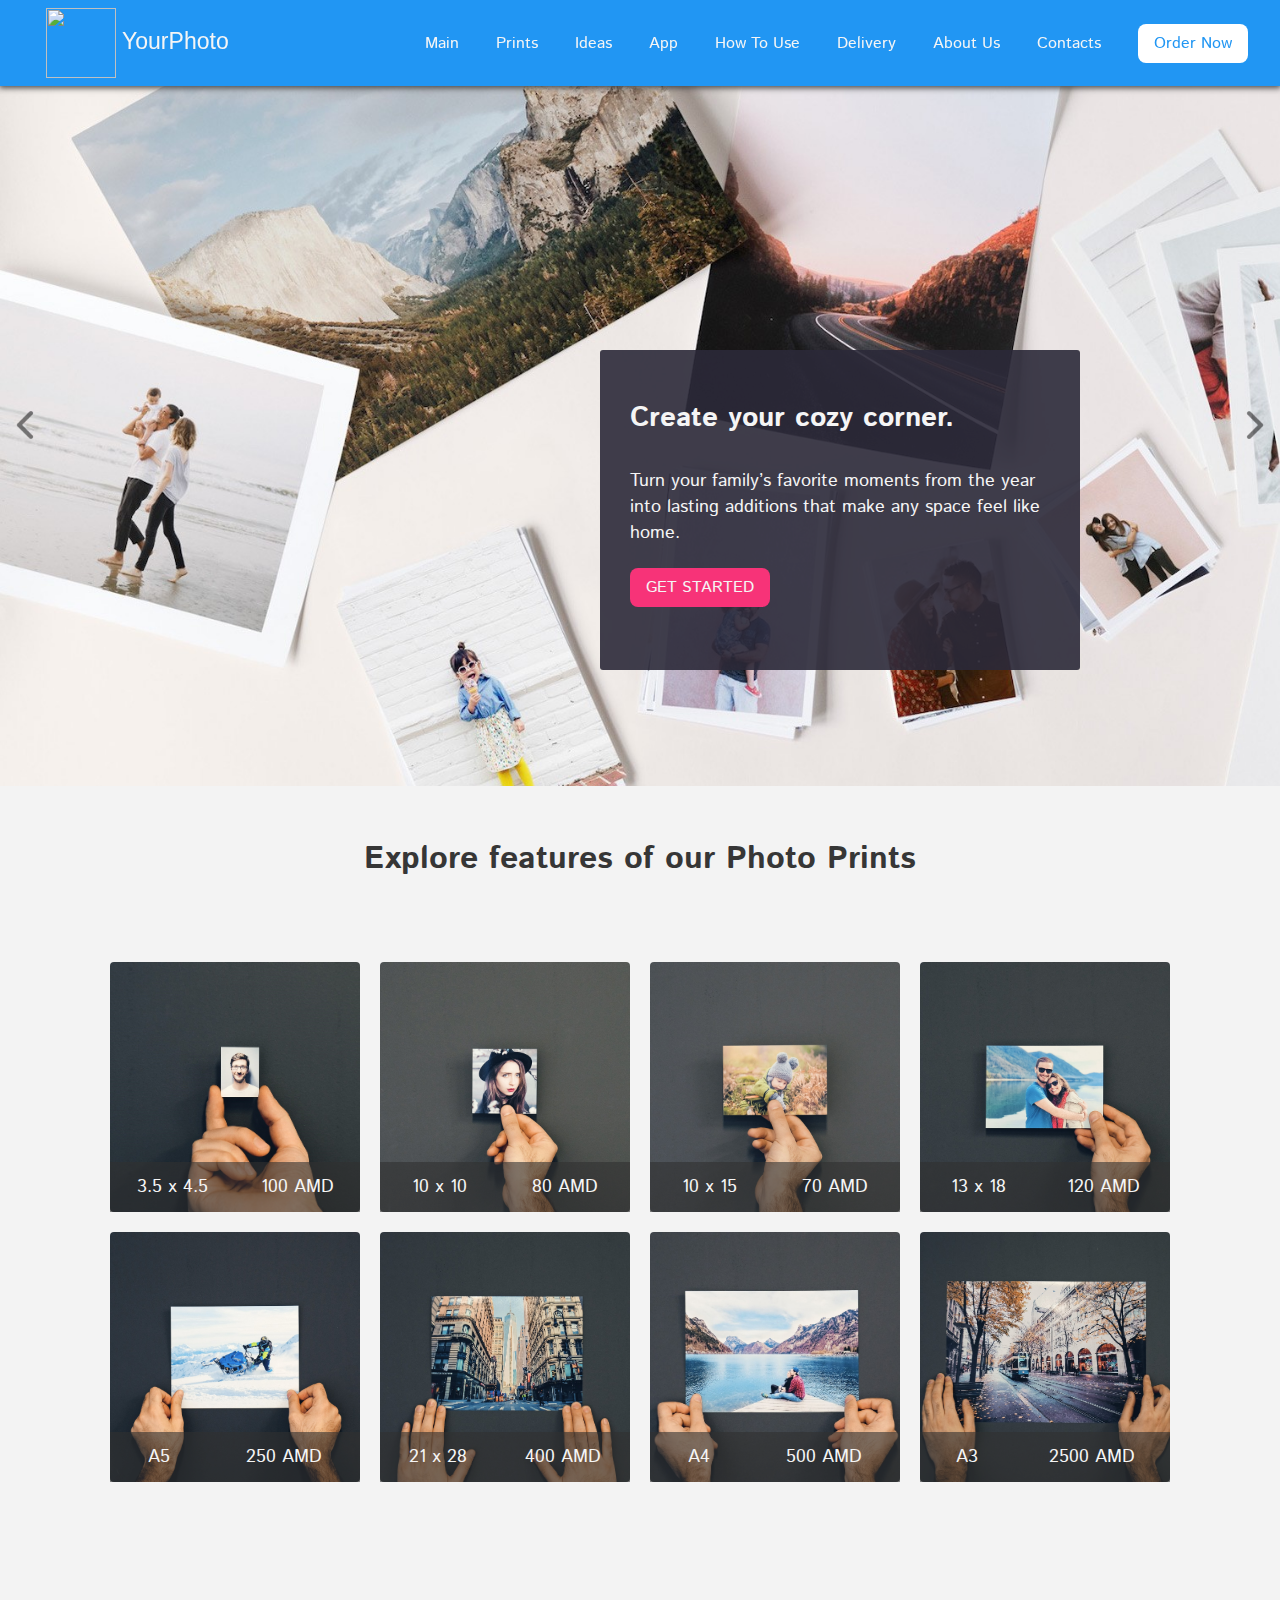
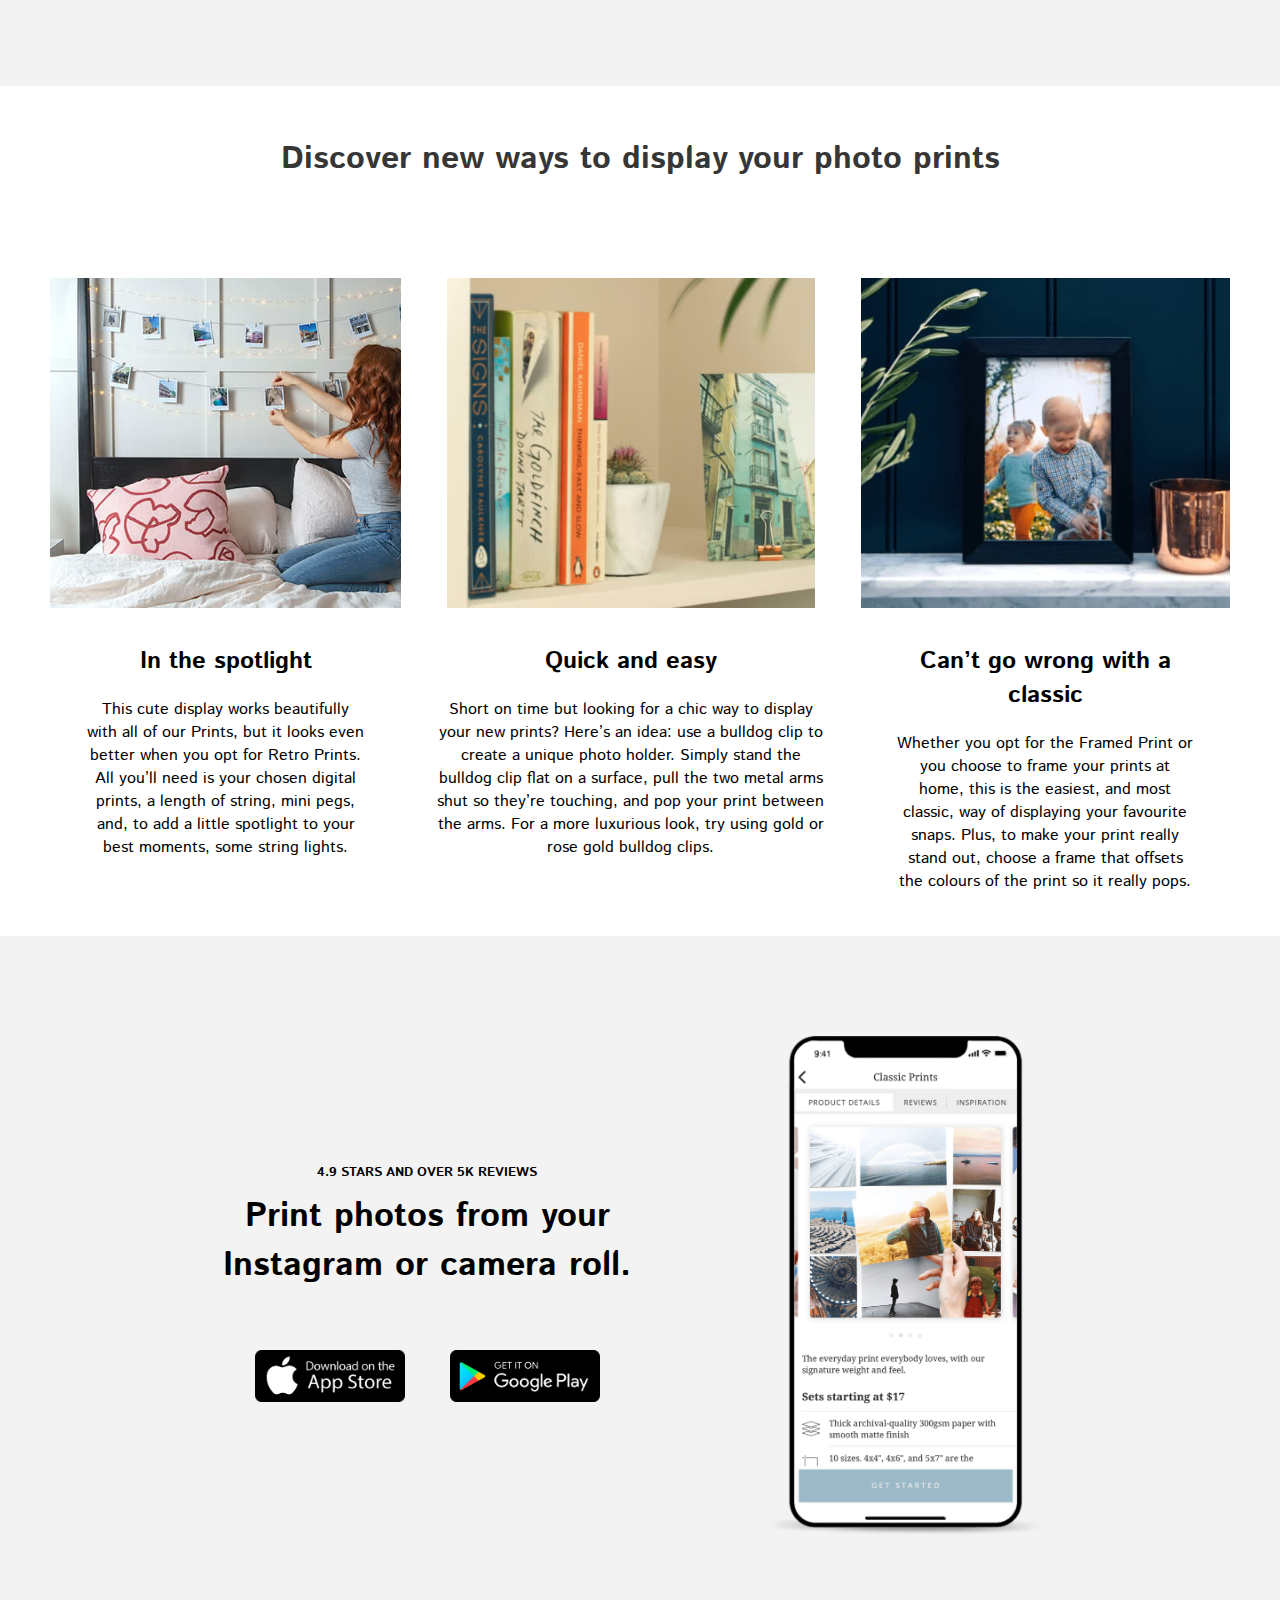
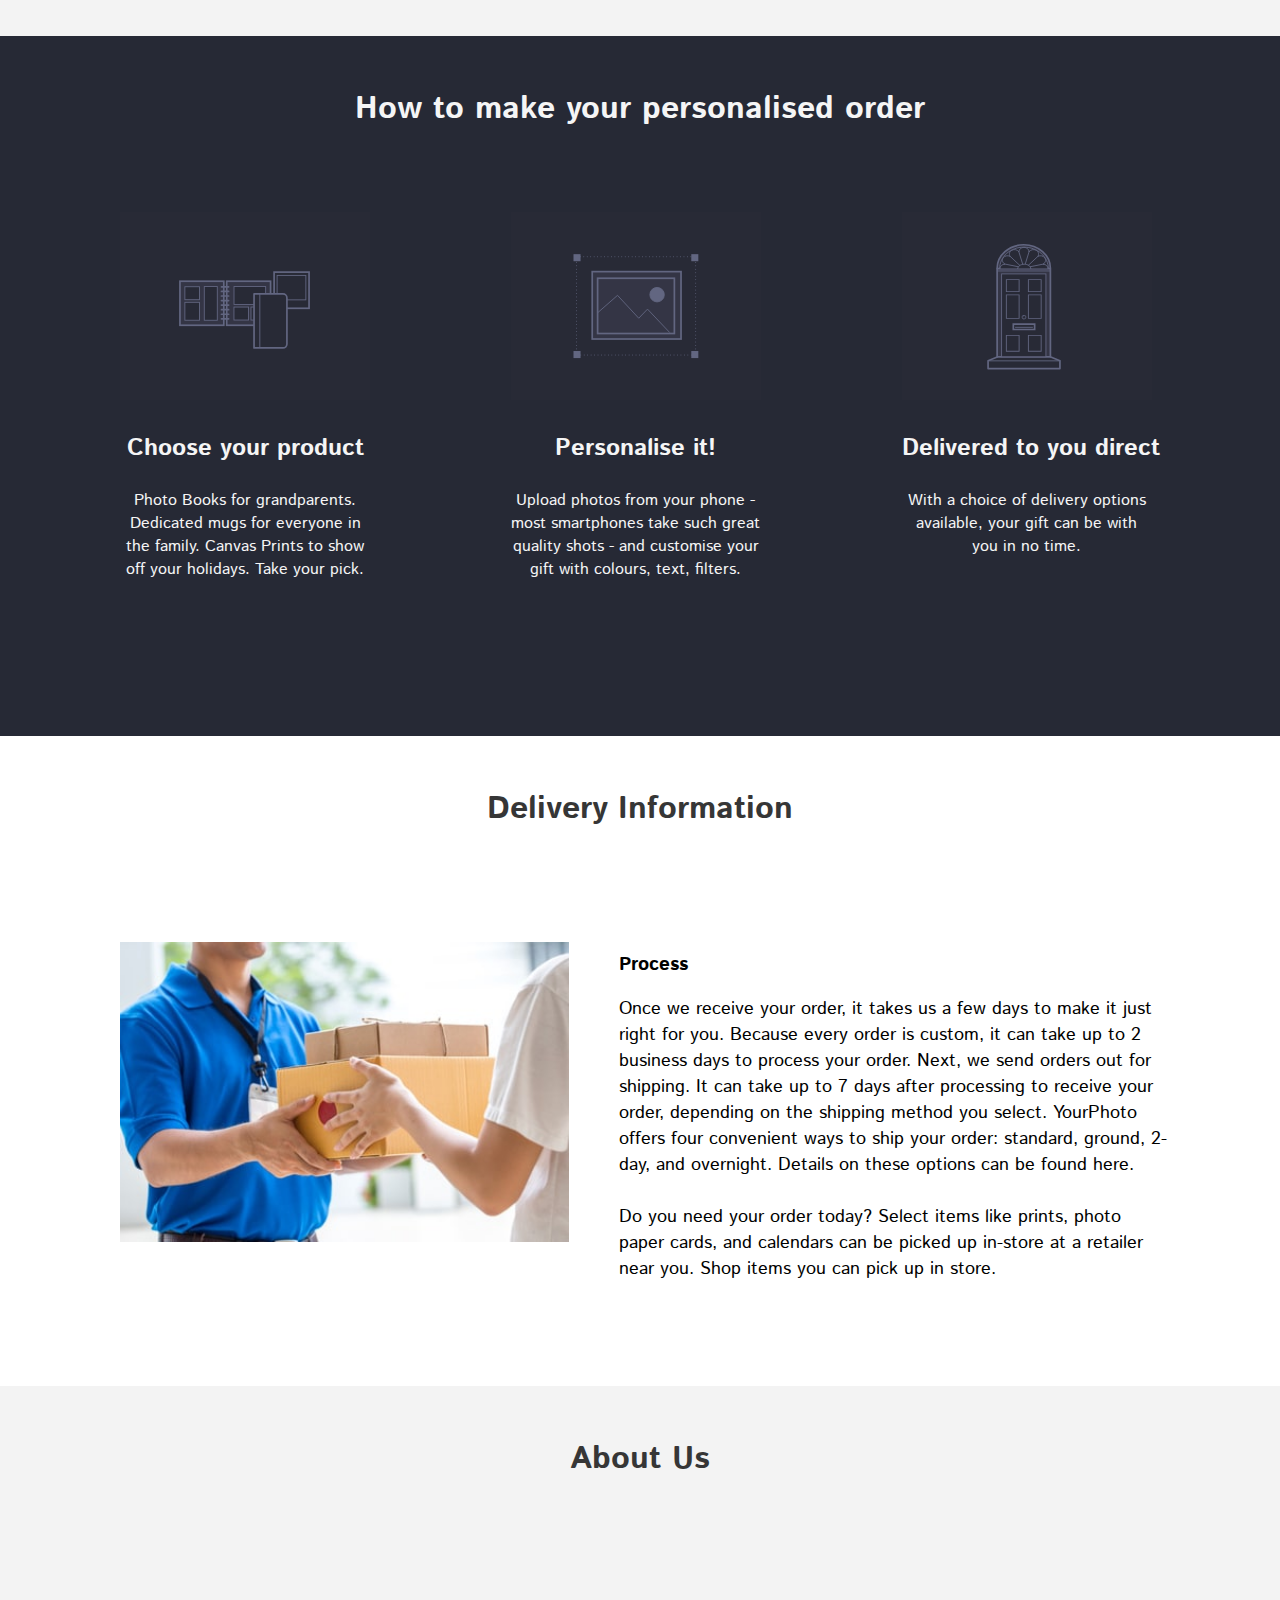
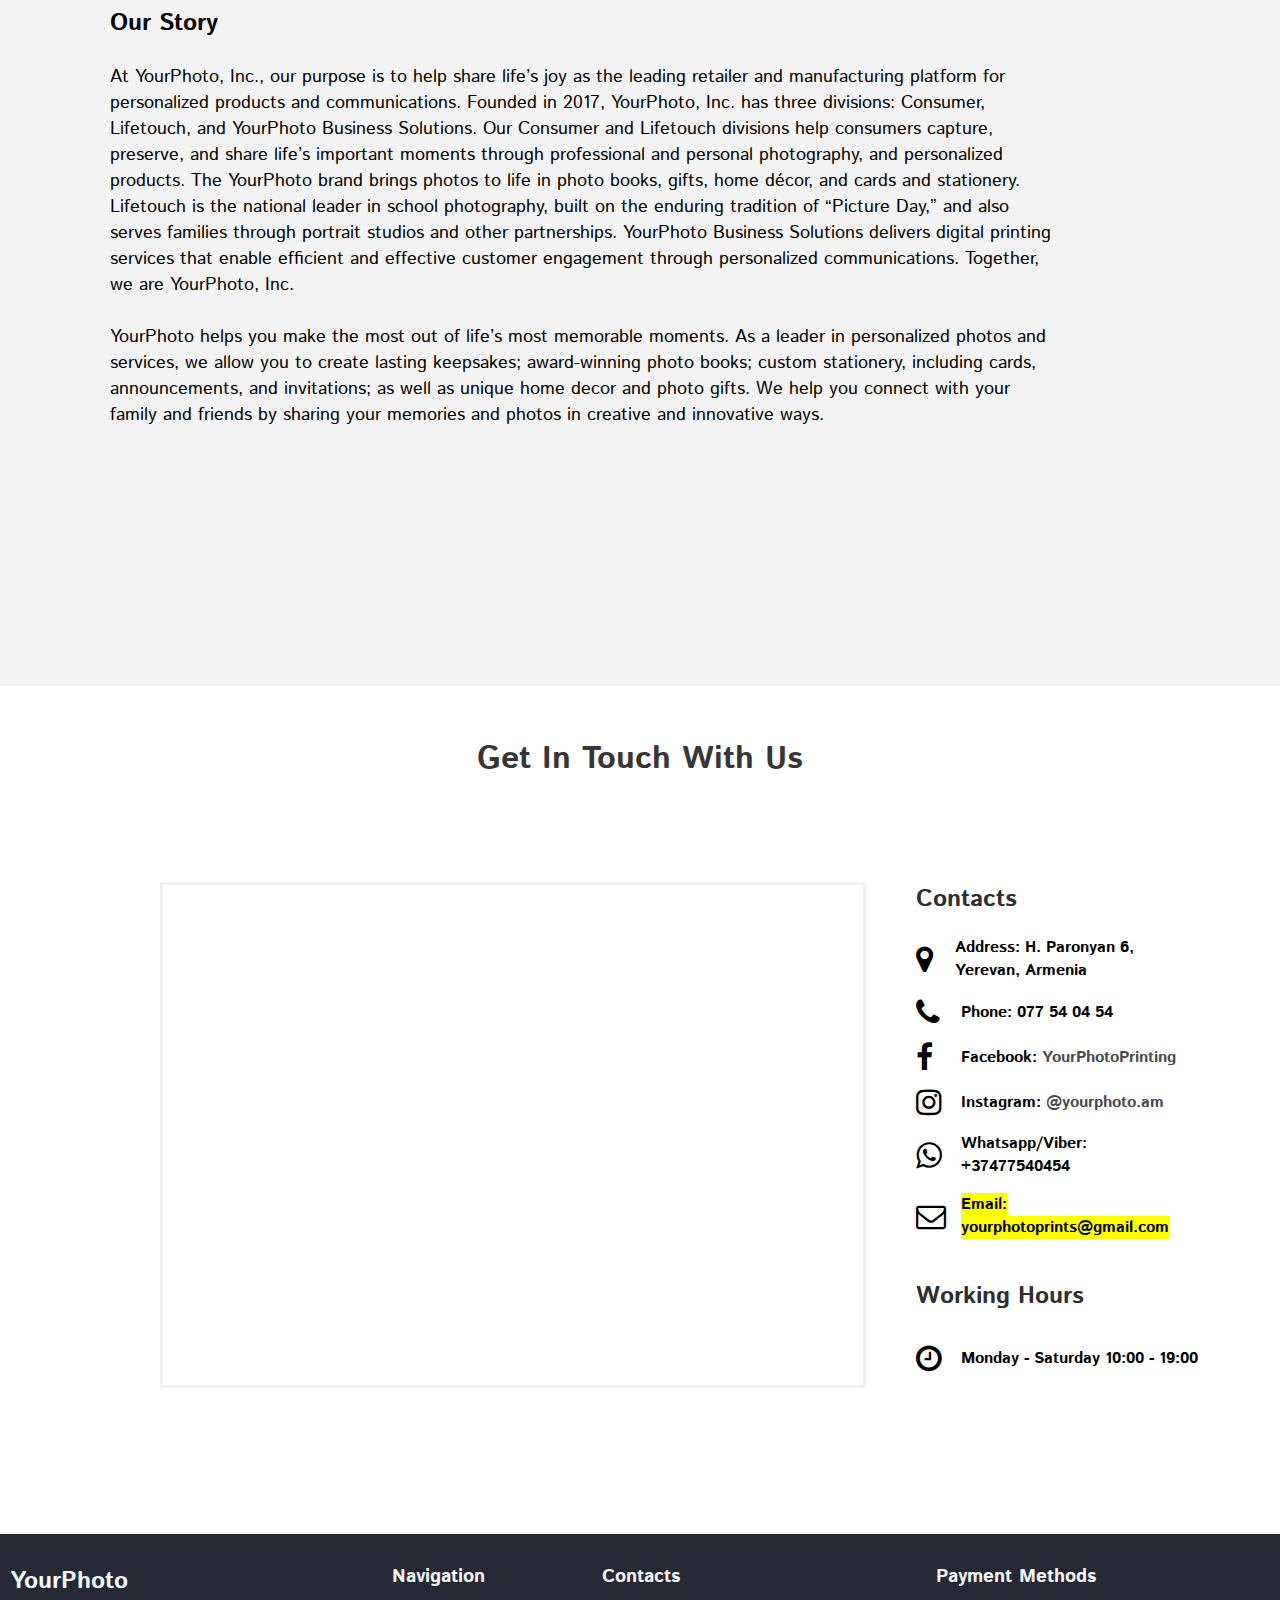
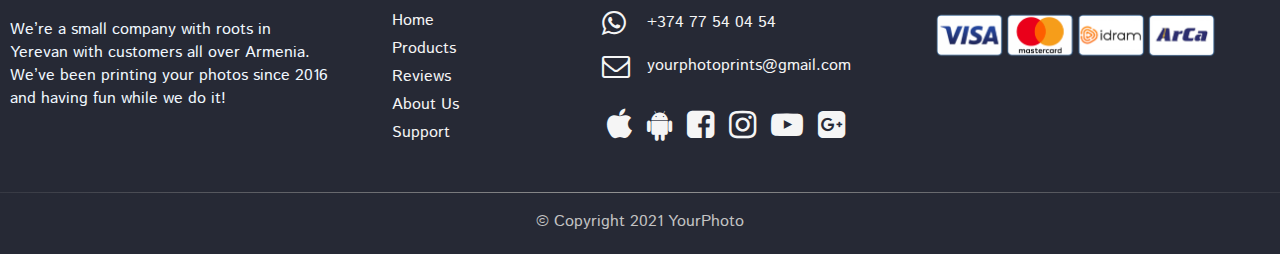
==== commit 1aab0eb1: "some changes" ====
--- a/index.html
+++ b/index.html
@@ -10,7 +10,6 @@
     <link rel="stylesheet" href="shared.css">
     <link rel="stylesheet" href="main.css">
     <link rel="stylesheet" href="https://cdnjs.cloudflare.com/ajax/libs/font-awesome/4.7.0/css/font-awesome.min.css">
-
     <title>YourPhoto Lite</title>
 </head>
 
@@ -28,6 +27,7 @@
                 <li class="nav-item"><a href="#">Main</a></li>
                 <li class="nav-item"><a href="#prints">Prints</a></li>
                 <li class="nav-item"><a href="#ideas">Ideas</a></li>
+                <li class="nav-item"><a href="#app-download">App</a></li>
                 <li class="nav-item"><a href="#key-features">How To Use</a></li>
                 <li class="nav-item"><a href="#delivery">Delivery</a></li>
                 <li class="nav-item"><a href="#about">About Us</a></li>
@@ -42,6 +42,16 @@
     <main class=" main">
         <section id="slider">
             <figure></figure>
+            <img class="left-arrow" src="icons/arrow1.png" alt="">
+            <img class="right-arrow" src="icons/arrow2.png" alt="">
+            <div class="slider-caption">
+                <h3>Create your
+                    cozy corner.</h3>
+                <p>Turn your family’s favorite moments from
+                    the year into lasting additions that make
+                    any space feel like home.</p>
+                <a class="default-button" href="">GET STARTED</a>
+            </div>
         </section>
 
 
@@ -53,59 +63,130 @@
                 </h1>
             </header>
             <div class="print-sizes">
-                <div class="print-size1"></div>
-                <div class="print-size2"></div>
-                <div class="print-size3"></div>
-                <div class="print-size4"></div>
-                <div class="print-size5"></div>
-                <div class="print-size6"></div>
-                <div class="print-size7"></div>
-                <div class="print-size8"></div>
+                <div class="print-size1">
+                    <div class="print-size-detail">
+                        <div class="print-size-detail-item">
+                            <span>3.5 x 4.5</span>
+                            <span>100 AMD</span>
+                        </div>
+                    </div>
+                </div>
+                <div class="print-size2">
+                    <div class="print-size-detail">
+                        <div class="print-size-detail-item">
+                            <span>10 x 10</span>
+                            <span>80 AMD</span>
+                        </div>
+                    </div>
+                </div>
+                <div class="print-size3">
+                    <div class="print-size-detail">
+                        <div class="print-size-detail-item">
+                            <span>10 x 15</span>
+                            <span>70 AMD</span>
+                        </div>
+                    </div>
+                </div>
+                <div class="print-size4">
+                    <div class="print-size-detail">
+                        <div class="print-size-detail-item">
+                            <span>13 x 18</span>
+                            <span>120 AMD</span>
+                        </div>
+                    </div>
+                </div>
+                <div class="print-size5">
+                    <div class="print-size-detail">
+                        <div class="print-size-detail-item">
+                            <span>A5</span>
+                            <span>250 AMD</span>
+                        </div>
+                    </div>
+                </div>
+                <div class="print-size6">
+                    <div class="print-size-detail">
+                        <div class="print-size-detail-item">
+                            <span>21 x 28</span>
+                            <span>400 AMD</span>
+                        </div>
+                    </div>
+                </div>
+                <div class="print-size7">
+                    <div class="print-size-detail">
+                        <div class="print-size-detail-item">
+                            <span>A4</span>
+                            <span>500 AMD</span>
+                        </div>
+                    </div>
+                </div>
+                <div class="print-size8">
+                    <div class="print-size-detail">
+                        <div class="print-size-detail-item">
+                            <span>A3</span>
+                            <span>2500 AMD</span>
+                        </div>
+                    </div>
+                </div>
             </div>
         </section>
 
         <section id="ideas">
-            <header">
+            <header>
                 <h1 class="section-title">Discover new ways to display your photo prints
                 </h1>
-                </header>
-                <article class="ideas-articles">
-                    <article class="ideas-article">
-                        <figure class="ideas-img1"></figure>
-                        <figcaption>
-                            <h2>In the spotlight
-                            </h2>
-                            <p>This cute display works beautifully with all of our Prints, but it looks even better when
-                                you opt for Retro Prints. All you’ll need is your chosen digital prints, a length of
-                                string, mini pegs, and, to add a little spotlight to your best moments, some string
-                                lights.
-
-                            </p>
-                        </figcaption>
-                    </article>
-                    <article class="ideas-article">
-                        <figure class="ideas-img2"></figure>
-                        <figcaption>
-                            <h2>Quick and easy
-                            </h2>
-                            <p>Short on time but looking for a chic way to display your new prints? Here’s an idea: use
-                                a bulldog clip to create a unique photo holder. Simply stand the bulldog clip flat on a
-                                surface, pull the two metal arms shut so they’re touching, and pop your print between
-                                the arms. For a more luxurious look, try using gold or rose gold bulldog clips.</p>
-                        </figcaption>
-                    </article>
-                    <article class="ideas-article">
-                        <figure class="ideas-img3"></figure>
-                        <figcaption>
-                            <h2>Can’t go wrong with a classic
-                            </h2>
-                            <p>Whether you opt for the Framed Print or you choose to frame your prints at home, this is
-                                the easiest, and most classic, way of displaying your favourite snaps. Plus, to make
-                                your print really stand out, choose a frame that offsets the colours of the print so it
-                                really pops.</p>
-                        </figcaption>
-                    </article>
+            </header>
+            <article class="ideas-articles">
+                <article class="ideas-article">
+                    <figure class="ideas-img1"></figure>
+                    <figcaption>
+                        <h2>In the spotlight
+                        </h2>
+                        <p>This cute display works beautifully with all of our Prints, but it looks even better when
+                            you opt for Retro Prints. All you’ll need is your chosen digital prints, a length of
+                            string, mini pegs, and, to add a little spotlight to your best moments, some string
+                            lights.
+
+                        </p>
+                    </figcaption>
                 </article>
+                <article class="ideas-article">
+                    <figure class="ideas-img2"></figure>
+                    <figcaption>
+                        <h2>Quick and easy
+                        </h2>
+                        <p>Short on time but looking for a chic way to display your new prints? Here’s an idea: use
+                            a bulldog clip to create a unique photo holder. Simply stand the bulldog clip flat on a
+                            surface, pull the two metal arms shut so they’re touching, and pop your print between
+                            the arms. For a more luxurious look, try using gold or rose gold bulldog clips.</p>
+                    </figcaption>
+                </article>
+                <article class="ideas-article">
+                    <figure class="ideas-img3"></figure>
+                    <figcaption>
+                        <h2>Can’t go wrong with a classic
+                        </h2>
+                        <p>Whether you opt for the Framed Print or you choose to frame your prints at home, this is
+                            the easiest, and most classic, way of displaying your favourite snaps. Plus, to make
+                            your print really stand out, choose a frame that offsets the colours of the print so it
+                            really pops.</p>
+                    </figcaption>
+                </article>
+            </article>
+        </section>
+
+        <section id="app-download">
+            <article class="app-download-article">
+                <h5>4.9 STARS AND OVER 5K REVIEWS</h5>
+                <h1>
+                    Print photos from your <br> Instagram or camera roll.
+                </h1>
+                <div class="app-download-article-icons">
+                    <img src="imgs/appstore.png" alt="" width="150px">
+                    <img src="imgs/playstore.png" alt="" width="150px">
+                </div>
+            </article>
+            <img src="imgs/app.png" alt="" height="500px">
+
         </section>
 
         <section id="key-features">
@@ -258,23 +339,46 @@
     <footer id="footer">
         <div class="main-footer">
             <div class="footer-about">
-                <h1>YourPhoto</h1>
-                <p>YourPhoto is the first Armenian Photo printing app founded in 2017.</p>
+                <h2>YourPhoto</h2>
+                <p>We’re a small company with roots in Yerevan with customers all over Armenia. We’ve been
+                    printing your photos since 2016 and having fun while we do it!</p>
             </div>
             <nav class="footer-nav">
-                <ul class="main-footer-links">
-                    <li class="main-footer-link"><a href="#">Home</a></li>
-                    <li class="main-footer-link"><a href="#">About</a></li>
-                    <li class="main-footer-link"><a href="#">Support</a></li>
-                    <li class="main-footer-link"><a href="#">Contacts</a></li>
+                <h3>Navigation</h3>
+                <ul class="footer-nav-links">
+                    <li class="footer-nav-link"><a href="#">Home</a></li>
+                    <li class="footer-nav-link"><a href="#prints">Products</a></li>
+                    <li class="footer-nav-link"><a href="#">Reviews</a></li>
+                    <li class="footer-nav-link"><a href="#about">About Us</a></li>
+                    <li class="footer-nav-link"><a href="#">Support</a></li>
                 </ul>
             </nav>
-            <div class="footer-payments">
-    
-            </div>
             <div class="footer-contacts">
-    
-            </div>    
+                <h3>Contacts</h3>
+                <div class="footer-contact-item">
+                    <i class="fa fa-whatsapp" aria-hidden="true"></i>
+                    <span> +374 77 54 04 54</span>
+                </div>
+                <div class="footer-contact-item">
+                    <i class="fa fa-envelope-o" aria-hidden="true"></i>
+                    <span>yourphotoprints@gmail.com</span>
+                </div>
+                <div class="footer-icon-social">
+
+                    <i class="fa fa-apple" aria-hidden="true"></i>
+                    <i class="fa fa-android" aria-hidden="true"></i>
+                    <i class="fa fa-facebook-square" aria-hidden="true"></i>
+                    <i class="fa fa-instagram" aria-hidden="true"></i>
+                    <i class="fa fa-youtube-play" aria-hidden="true"></i>
+                    <i class="fa fa-google-plus-square" aria-hidden="true"></i>
+                </div>
+            </div>
+            <div class="footer-icons">
+                <div class="footer-icon-payments">
+                    <h3>Payment Methods</h3>
+                    <img src="payments/pay3.png" alt="" width="280px">
+                </div>
+            </div>
         </div>
         <hr class="default-hr">
         <div class="secondary-footer">
@@ -283,7 +387,8 @@
 
     </footer>
     <!------------X----FOOTER---X---------------------->
-
+    <script type="text/javascript" src="main.js">
+    </script>
     <!--Start of Tawk.to Script-->
     <script type="text/javascript">
         var Tawk_API = Tawk_API || {}, Tawk_LoadStart = new Date();
--- a/shared.css
+++ b/shared.css
@@ -32,15 +32,29 @@
 
 #footer {
   background-color: #262935;
-  height: 400px;
+  height: 320px;
+  
+}
+
+#footer h3{
+  color: whitesmoke;
 }
 
 .main-footer {
   display: flex;
-  padding: 32px;
-  height: 343px;
+  justify-content: center;
+  height: 250px;
   margin-top: 48px;
-}
+  padding: 10px;
+}
+.secondary-footer {
+  display: flex;
+  justify-content: center;
+  height: 40px;
+  align-items: center;
+  color: rgb(195, 195, 195);
+}
+
 
 .main-footer-links {
   list-style: none;
@@ -59,16 +73,8 @@
 
 .main-footer-link a:hover {
   border-bottom: 2px solid #f73378;
-  text-decoration: none;
-}
-
-.secondary-footer {
-  display: flex;
-  justify-content: center;
-  /* text-align: center; */
-  margin-top: 12px;
-  align-items: center;
-  color: rgb(195, 195, 195);
+    /* border-bottom: 2px solid #f73378; */
+  text-decoration: none;
 }
 
 .default-hr {
@@ -89,45 +95,79 @@
 }
 
 .footer-about {
-  border: 1px solid grey;
-  padding: 20px;
+  /* border: 1px solid grey; */
+  /* padding: 20px; */
   height: 100%;
+  width: 400px;
   color: aliceblue;
   /* min-height: 200px; */
 }
 
+.footer-about p{
+  padding-right: 60px;
+}
+
 .footer-nav {
-  display: flex;
-  justify-content: center;
+  /* border: 1px solid grey; */
+  width: 220px;
+}
+
+.footer-nav-links{
+padding-left: 0;
+
+}
+
+.footer-nav-link{
+  list-style-type: none;
+  padding-bottom: 5px;
+}
+
+.footer-nav-link a{
+  text-decoration: none;
+  color: whitesmoke;
+}
+
+.footer-nav-link a:hover{
+  border-bottom: 2px solid #f73378;
+}
+
+.footer-contacts{
+  /* border: 1px solid grey; */
+  height: 100%;
+  width: 350px;
+}
+
+.footer-icons {
+  /* border: 1px solid grey; */
+  height: 100%;
+  width: 350px;
+}
+.footer-icon-social{
+
+}
+
+.footer-icon-social i{
+  margin-top: 14px;
+  color:whitesmoke;
+  font-size: 32px;
+  padding: 0 5px;
+}
+
+.footer-contact-item {
+  display: flex;
   align-items: center;
-  border: 1px solid grey;
-  height: 100%;
-  width: 200px;
-}
-
-.main-footer-links {
-  display: flex;
-  width: 100%;
-  height: 100%;
-  /* background-color: aqua; */
-  flex-direction: column;
-  justify-content: center;
-  align-items: flex-start;
-}
-
-.main-footer-link {
-  padding: 4px;
-}
-
-.footer-payments {
-  border: 1px solid grey;
-  height: 100%;
-  width: 300px;
-}
-.footer-contacts {
-  border: 1px solid grey;
-  height: 100%;
-  width: 300px;
+  margin-bottom: 15px;
+  color: whitesmoke;
+}
+
+.footer-contact-item i {
+  font-size: 28px;
+  width: 45px;
+  padding-right: 20px;
+}
+
+.footer-contact-item span {
+
 }
 
 .main-header > div {
@@ -174,8 +214,8 @@
 
 .nav-item a:hover,
 .nav-item a:active {
-  /* color: #f73378; */
-  border-bottom: 2px solid #f73378;
+  border-bottom: 2px solid whitesmoke;
+/* color: #e9c2c5; */
 }
 
 .nav-item-cta a {
@@ -188,5 +228,28 @@
 .nav-item-cta a:hover,
 .nav-item-cta a:active {
   background-color: #f73378;
-  color: whitesmoke;
-}
+  border-bottom: none;
+  color: whitesmoke;
+}
+
+.default-button{
+
+}
+
+.default-button{
+  padding: 8px 16px;
+  border-radius: 8px;
+  border: none;
+  outline: none;
+  text-decoration: none;
+  background-color: #f73378;
+  color: whitesmoke;
+
+}
+
+ .default-button:hover,
+ .default-button:active {
+  cursor: pointer;
+  text-decoration: none;
+
+}--- a/main.css
+++ b/main.css
@@ -8,6 +8,55 @@
   background-position: left;
   background-repeat: no-repeat;
   background-size: cover;
+}
+
+.left-arrow {
+  position: absolute;
+  top: 400px;
+  width: 50px;
+  opacity: 50%;
+}
+
+.right-arrow{
+  position: absolute;
+  width: 50px;
+  top: 400px;
+  right: 0;
+  opacity: 50%;
+}
+
+.left-arrow:hover{
+  cursor: pointer;
+  background-color: rgba(129, 129, 129, 0.6);
+  border-radius: 3px;
+}
+
+.right-arrow:hover{
+  cursor: pointer;
+  background-color: rgba(129, 129, 129, 0.6);
+  border-radius: 3px;
+}
+
+.slider-caption {
+  background-color: rgb(43, 41, 56, 90%);
+  position: absolute;
+  color: whitesmoke;
+  width: 480px;
+  height: 320px;
+  right: 200px;
+  top: 350px;
+  padding: 20px 30px;
+  border-radius: 3px;
+}
+
+.slider-caption h3 {
+ margin-bottom: 30px;
+ font-size: 28px;
+}
+
+.slider-caption p {
+  margin-bottom: 30px;
+  font-size: 18px;
 }
 
 .section-title {
@@ -38,6 +87,30 @@
   grid-template-rows: 250px 250px;
 }
 
+.print-size-detail{
+  display: flex;
+  flex-direction: column;
+  justify-content: flex-end;
+  width: 100%;
+  height: 100%;
+}
+
+.print-size-detail-item{
+  background-color: rgba(49, 49, 49, 0.6);
+  display: flex;
+  justify-content: space-around;
+  align-items: center;
+  height: 20%;
+  width: 100%;
+  font-size: large;
+  color:whitesmoke;
+  font-weight: 500;
+}
+
+.print-size-detail:hover{
+ cursor: pointer;
+}
+
 .print-size1 {
   background: url(photos/passport.JPG);
   background-size: cover;
@@ -126,9 +199,41 @@
   width: 100%;
 }
 
+#app-download{
+  padding: 0 100px ;
+  display: flex;
+  align-items: center;
+  justify-content: space-evenly;
+  height: 700px;
+  background-color: rgb(243, 243, 243);
+  width: 100%;
+}
+
+.app-download-article{
+ display: flex;
+ flex-direction: column;
+ align-items: center;
+}
+
+.app-download-article h1{
+  margin-top: 10px;
+  margin-bottom: 60px;
+  font-size: 34px;
+  text-align: center;
+}
+
+.app-download-article h5{
+  margin: 0;
+  padding: 0;
+}
+
+.app-download-article-icons img{
+  margin: 0 20px;
+}
+
+
 #key-features {
   background-color: #262935;
-  margin-top: 80px;
   padding: 50px;
   height: 700px;
 }
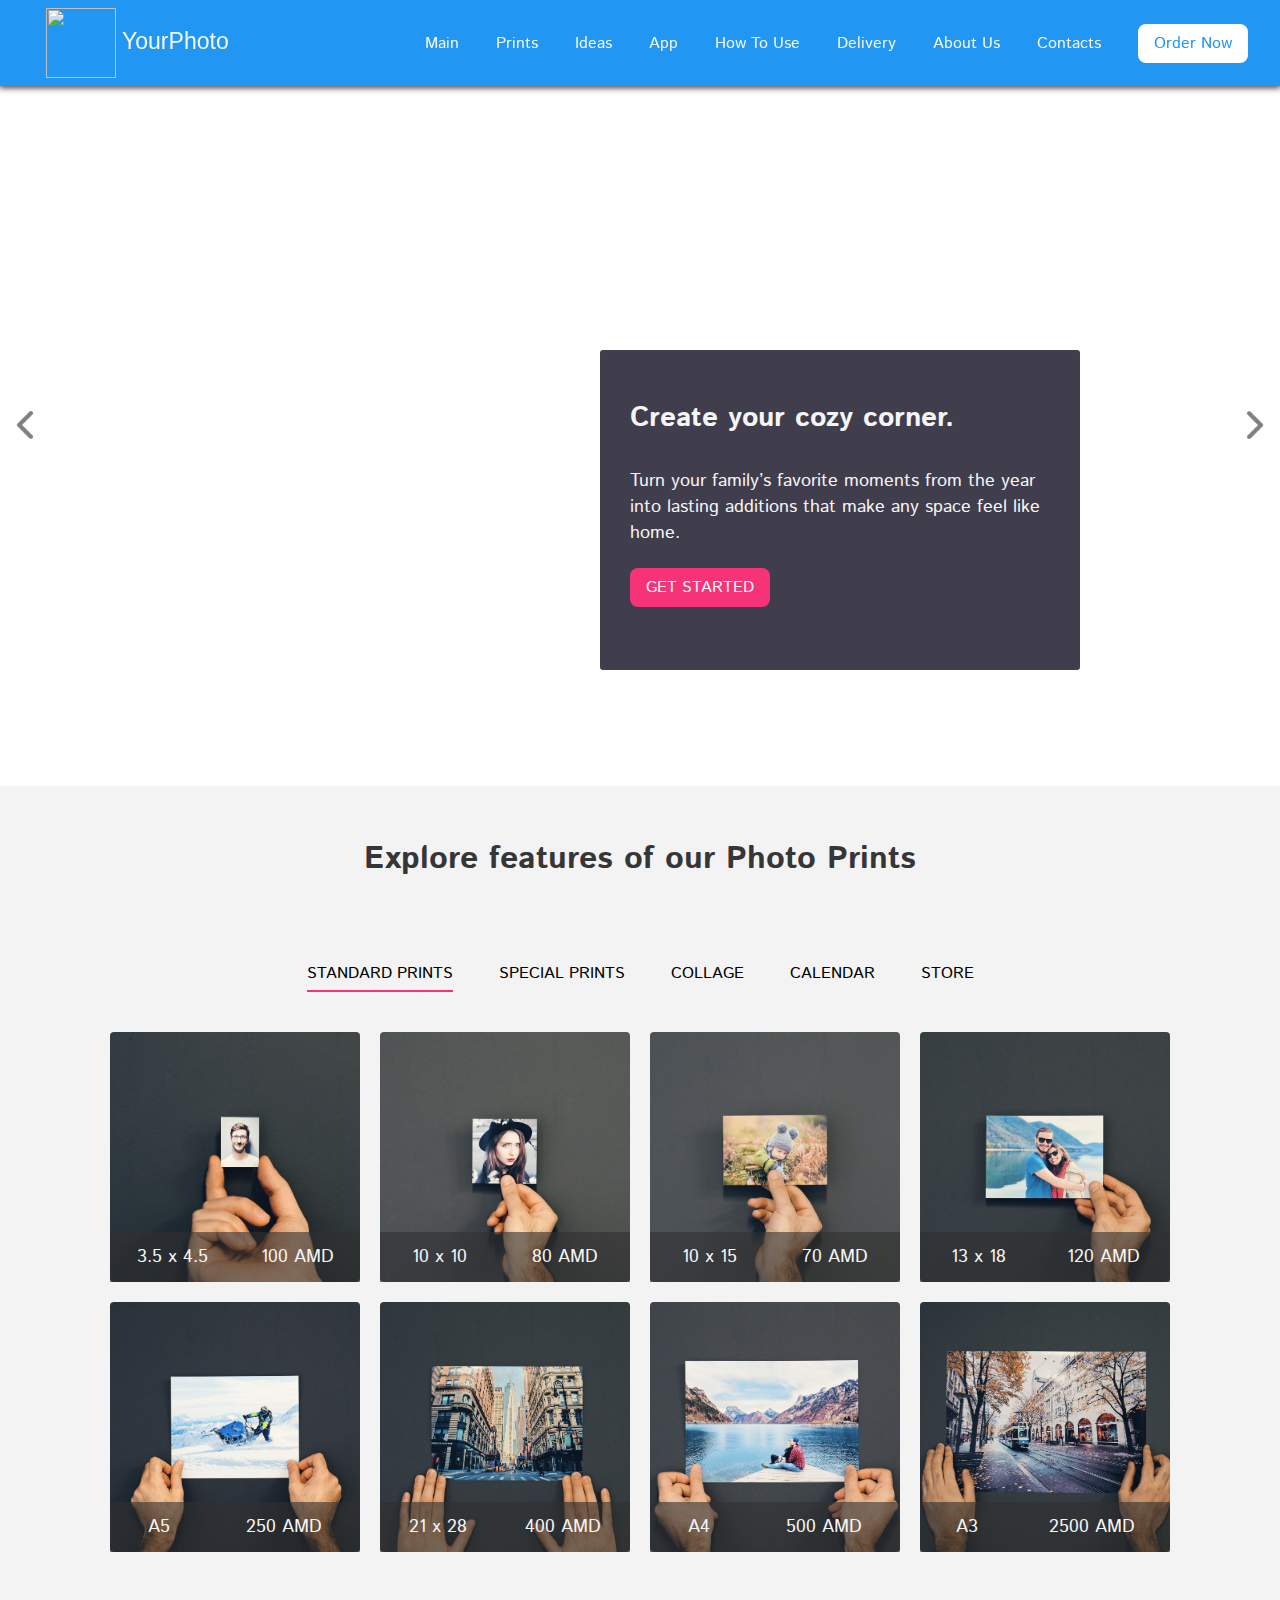
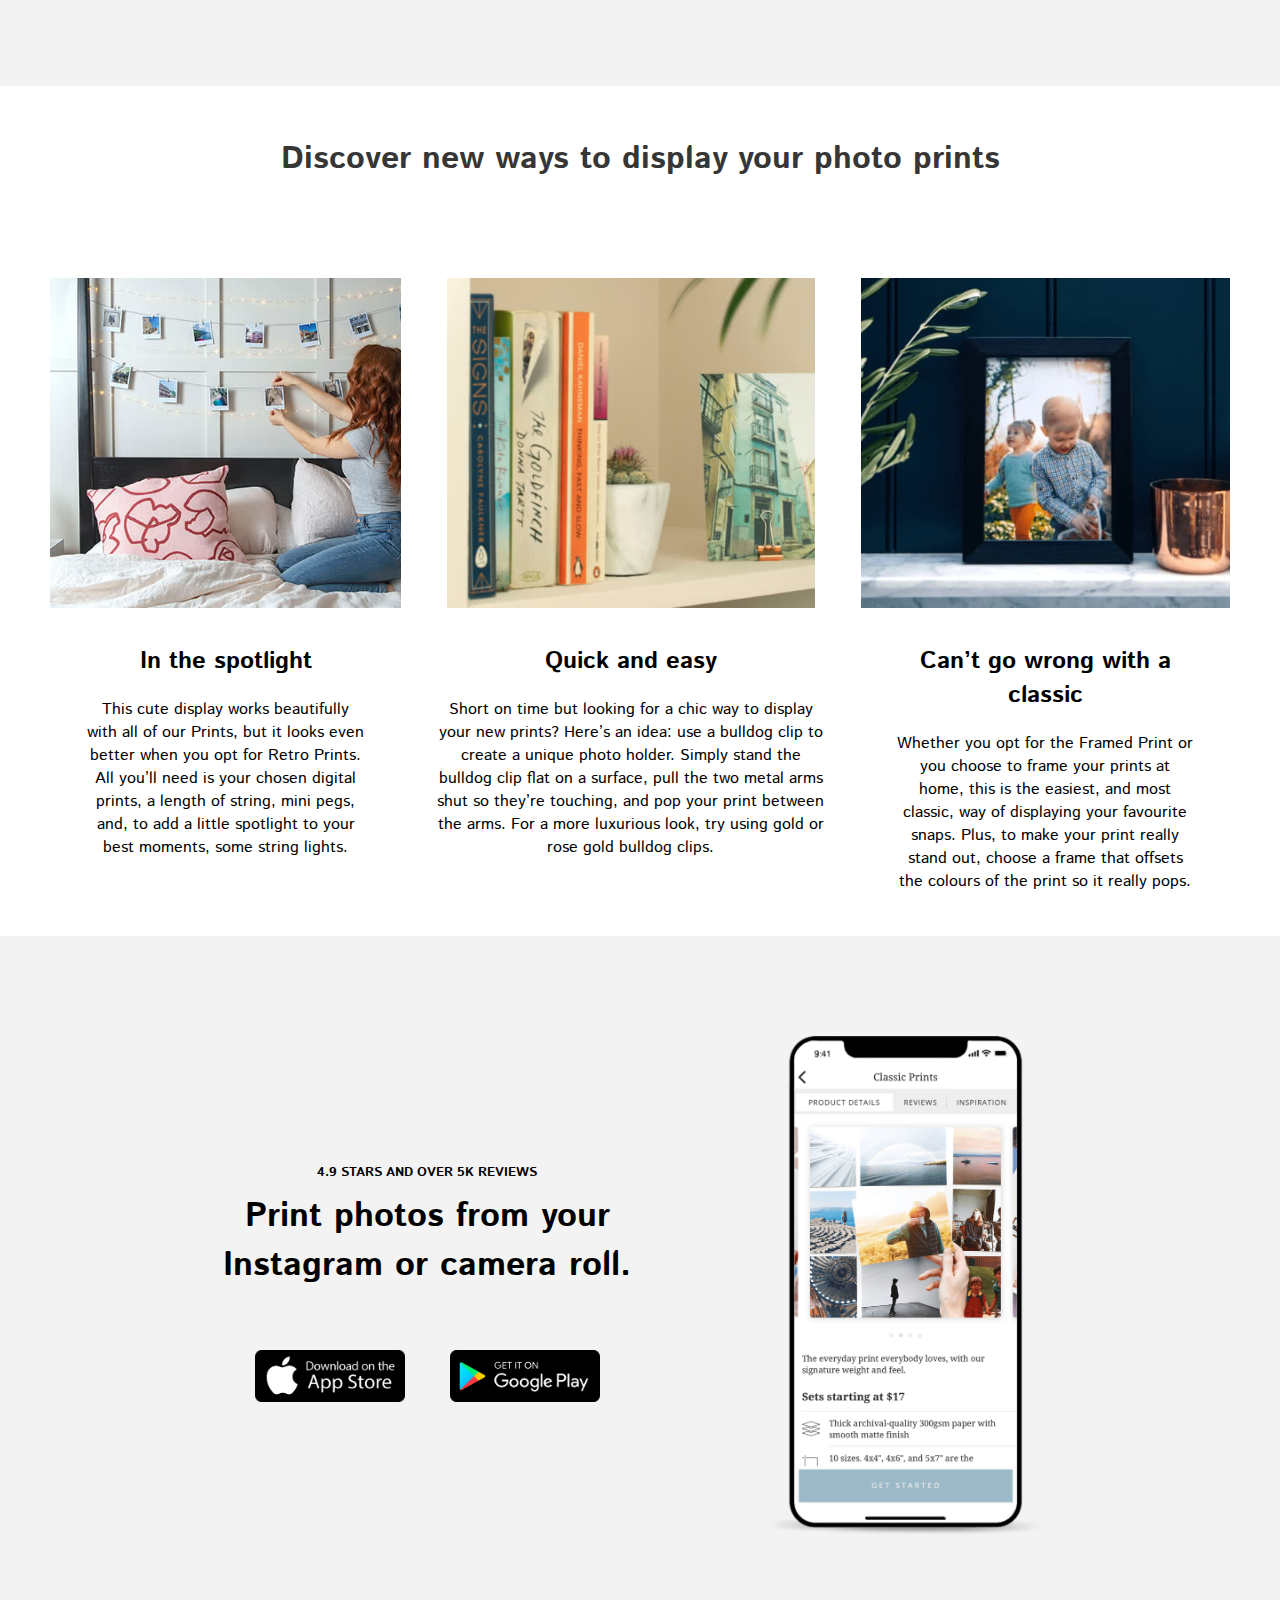
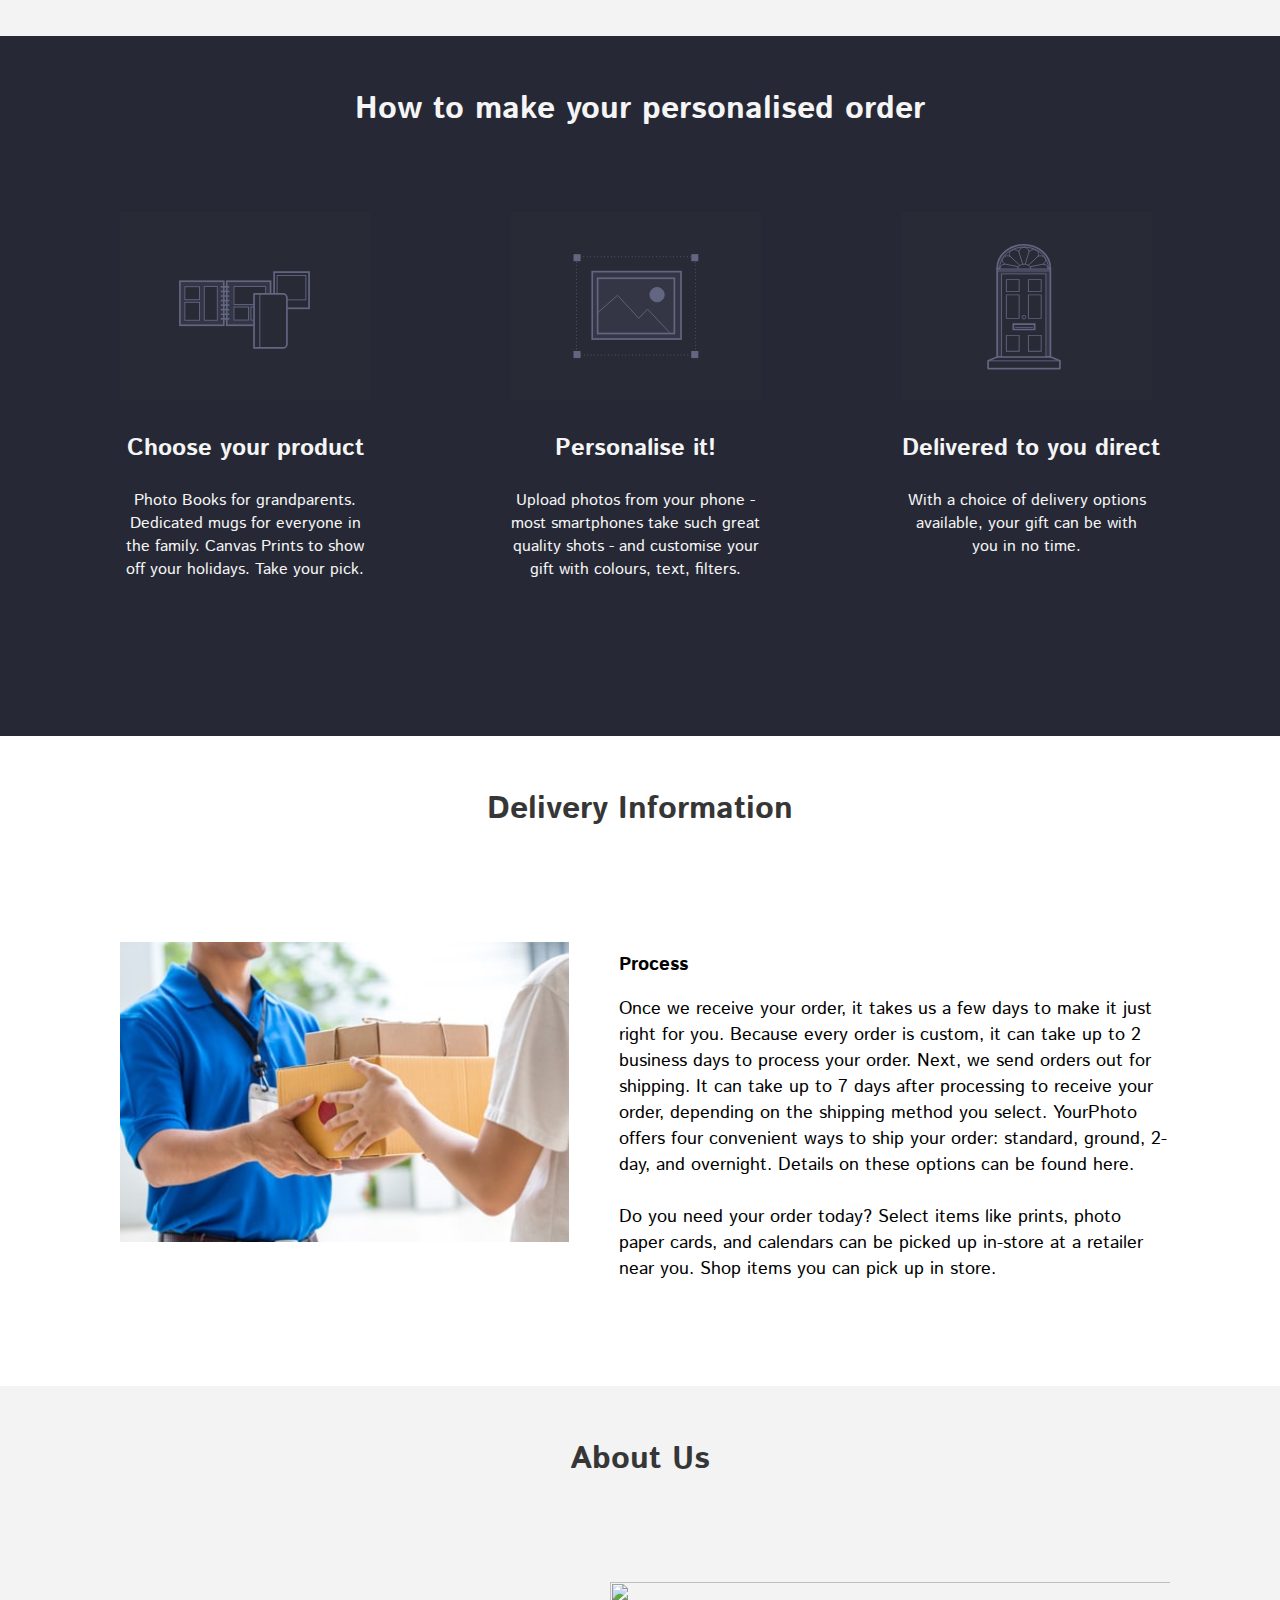
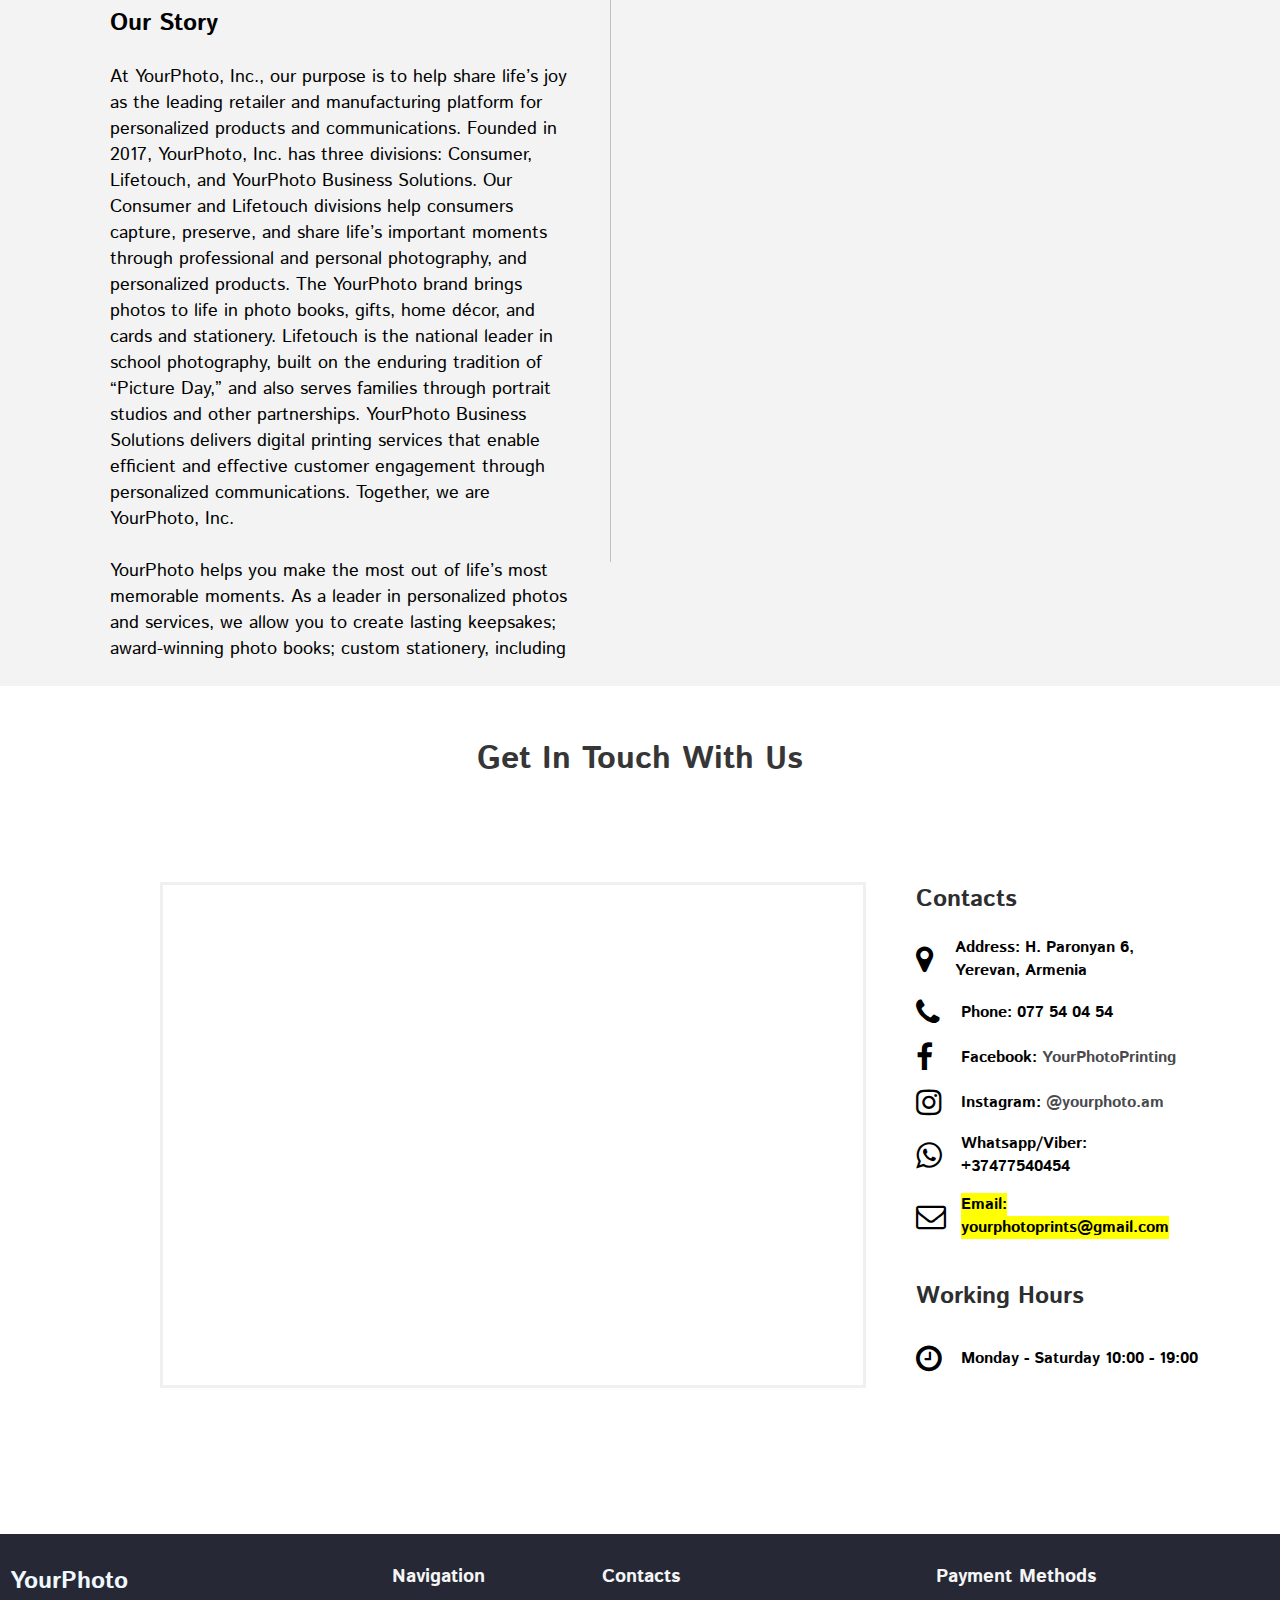
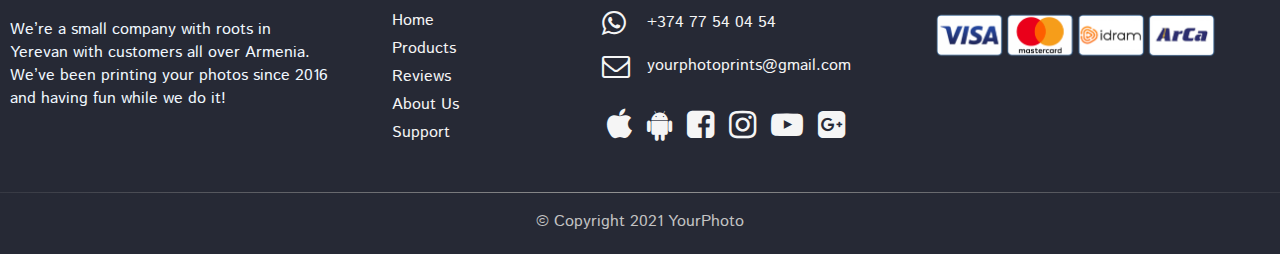
==== commit 302ad2e4: "some changes" ====
--- a/index.html
+++ b/index.html
@@ -56,11 +56,18 @@
 
 
         <section id="prints">
-            <header>
+            <header class="prints-header">
                 <!-- <h1 class="section-title">Choose your print size
                 </h1> -->
                 <h1 class="section-title">Explore features of our Photo Prints
                 </h1>
+                <ul class="prints-header-items">
+                    <li class="prints-header-item1">STANDARD PRINTS</li>
+                    <li class="prints-header-item2">SPECIAL PRINTS</li>
+                    <li class="prints-header-item3">COLLAGE</li>
+                    <li class="prints-header-item4">CALENDAR</li>
+                    <li class="prints-header-item5">STORE</li>
+                </ul>
             </header>
             <div class="print-sizes">
                 <div class="print-size1">
--- a/main.css
+++ b/main.css
@@ -4,7 +4,7 @@
 
 #slider {
   height: 700px;
-  background: url(imgs/hero.jpg);
+  background-image: url(slideshow/1.jpg);
   background-position: left;
   background-repeat: no-repeat;
   background-size: cover;
@@ -77,6 +77,30 @@
   background-color: rgb(243, 243, 243);
 }
 
+.prints-header-items{
+  display: flex;
+  justify-content: center;
+  margin-bottom: 40px;
+  list-style-type: none;
+  height: 30px;
+  padding-left: 0px;
+}
+
+.prints-header-items li{
+  margin: 0 23px;
+}
+
+.prints-header-item1{
+  margin: 0 23px;
+  border-bottom: 2px solid #f73378;
+}
+
+
+.prints-header-items li:hover{
+  cursor: pointer;
+  /* border-bottom: 2px solid #f73378; */
+}
+
 .print-sizes {
   /* background-color: blueviolet; */
   height: 520px;
@@ -304,6 +328,7 @@
 
 .about-container img {
   width: 600px;
+  height: 620px;
   display: flex;
   padding: 20px;
 }
@@ -315,6 +340,8 @@
 .about-container p {
   font-size: large;
   font-weight: 500;
+  max-height: 600px;
+  overflow: hidden;
 }
 
 #contact {
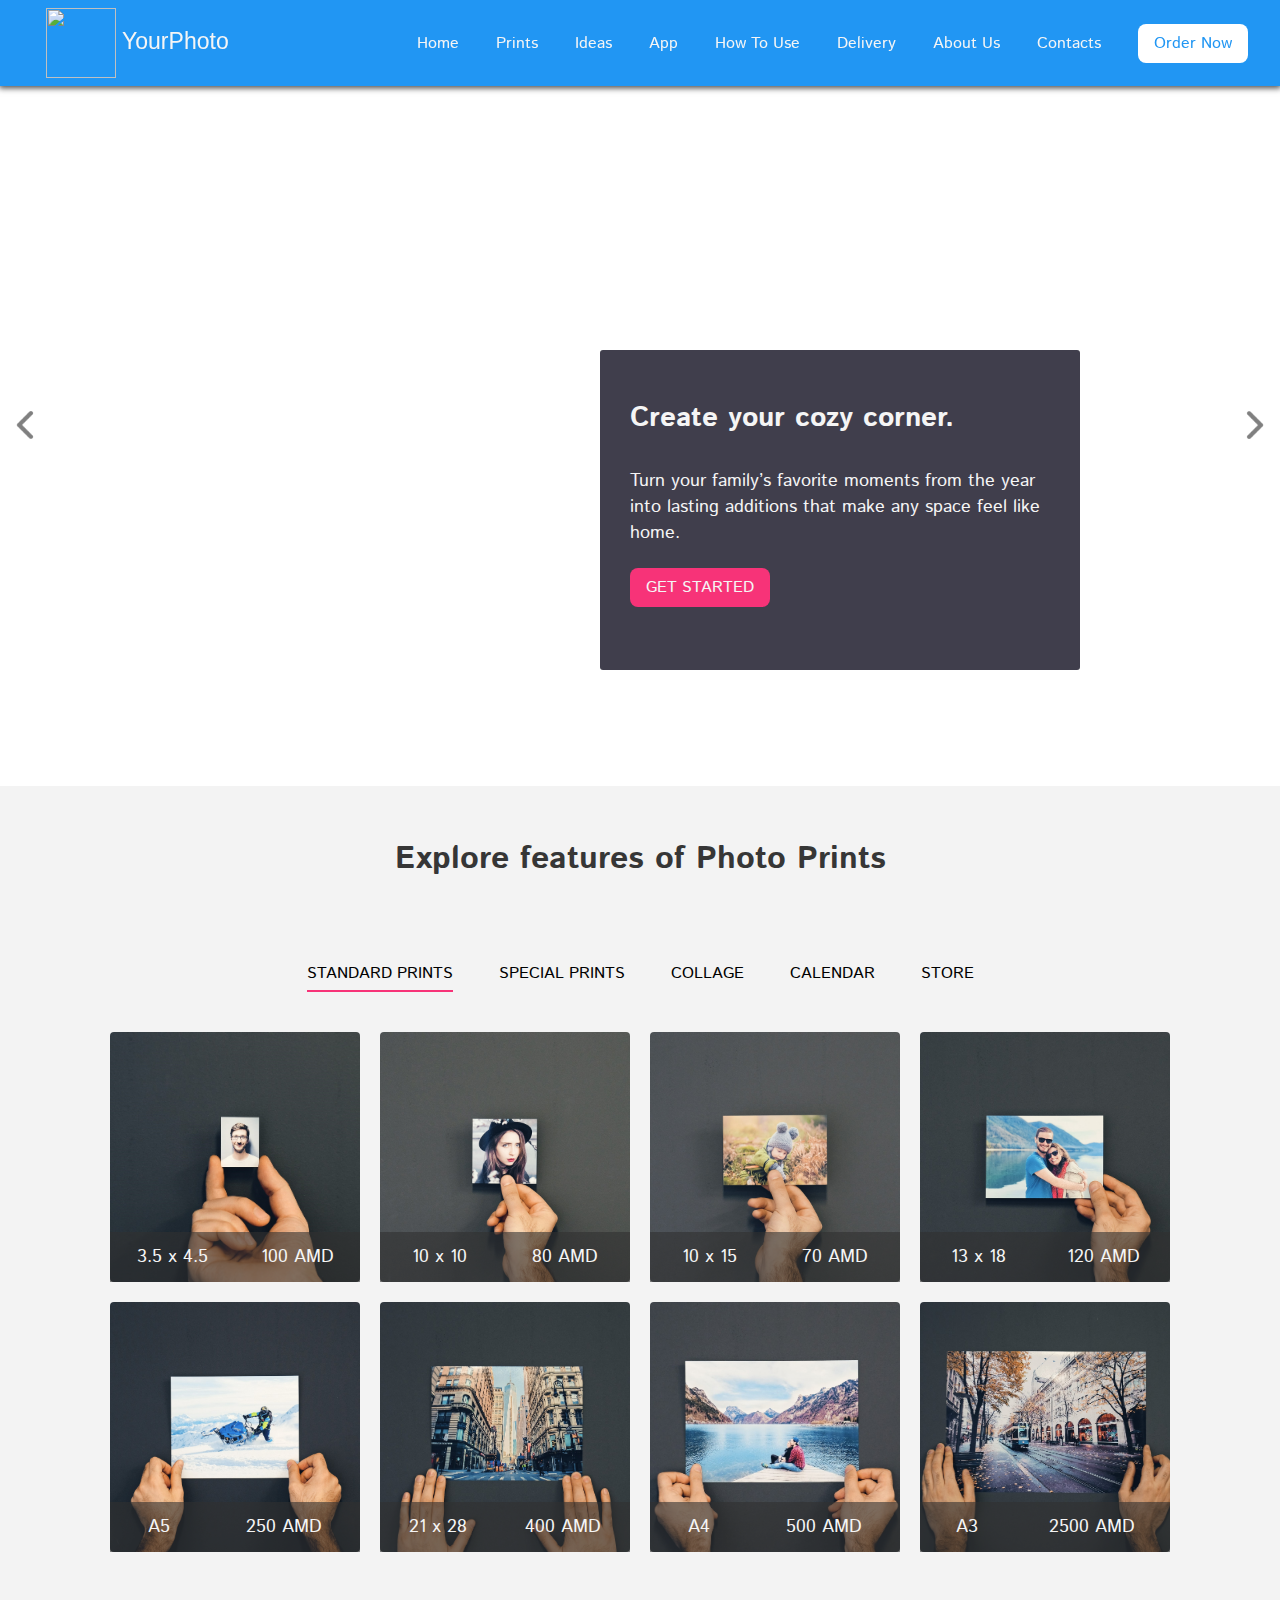
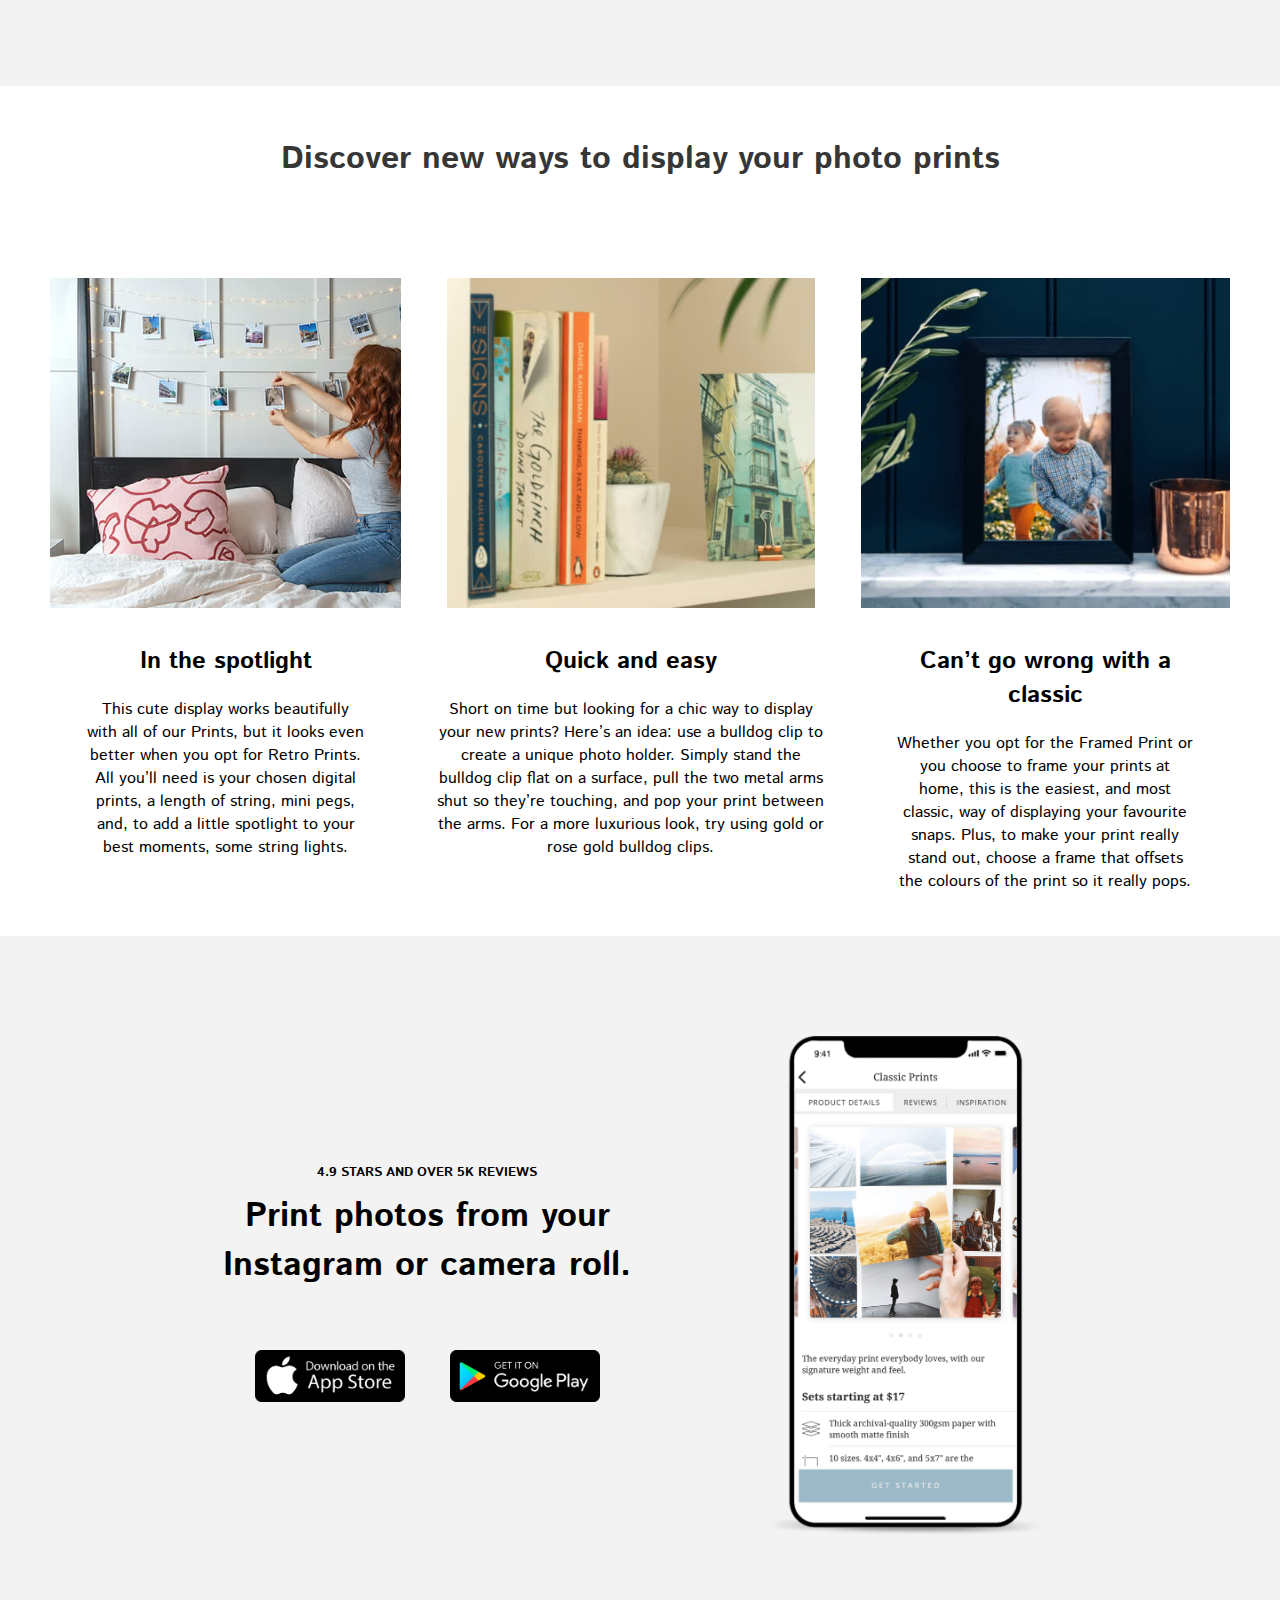
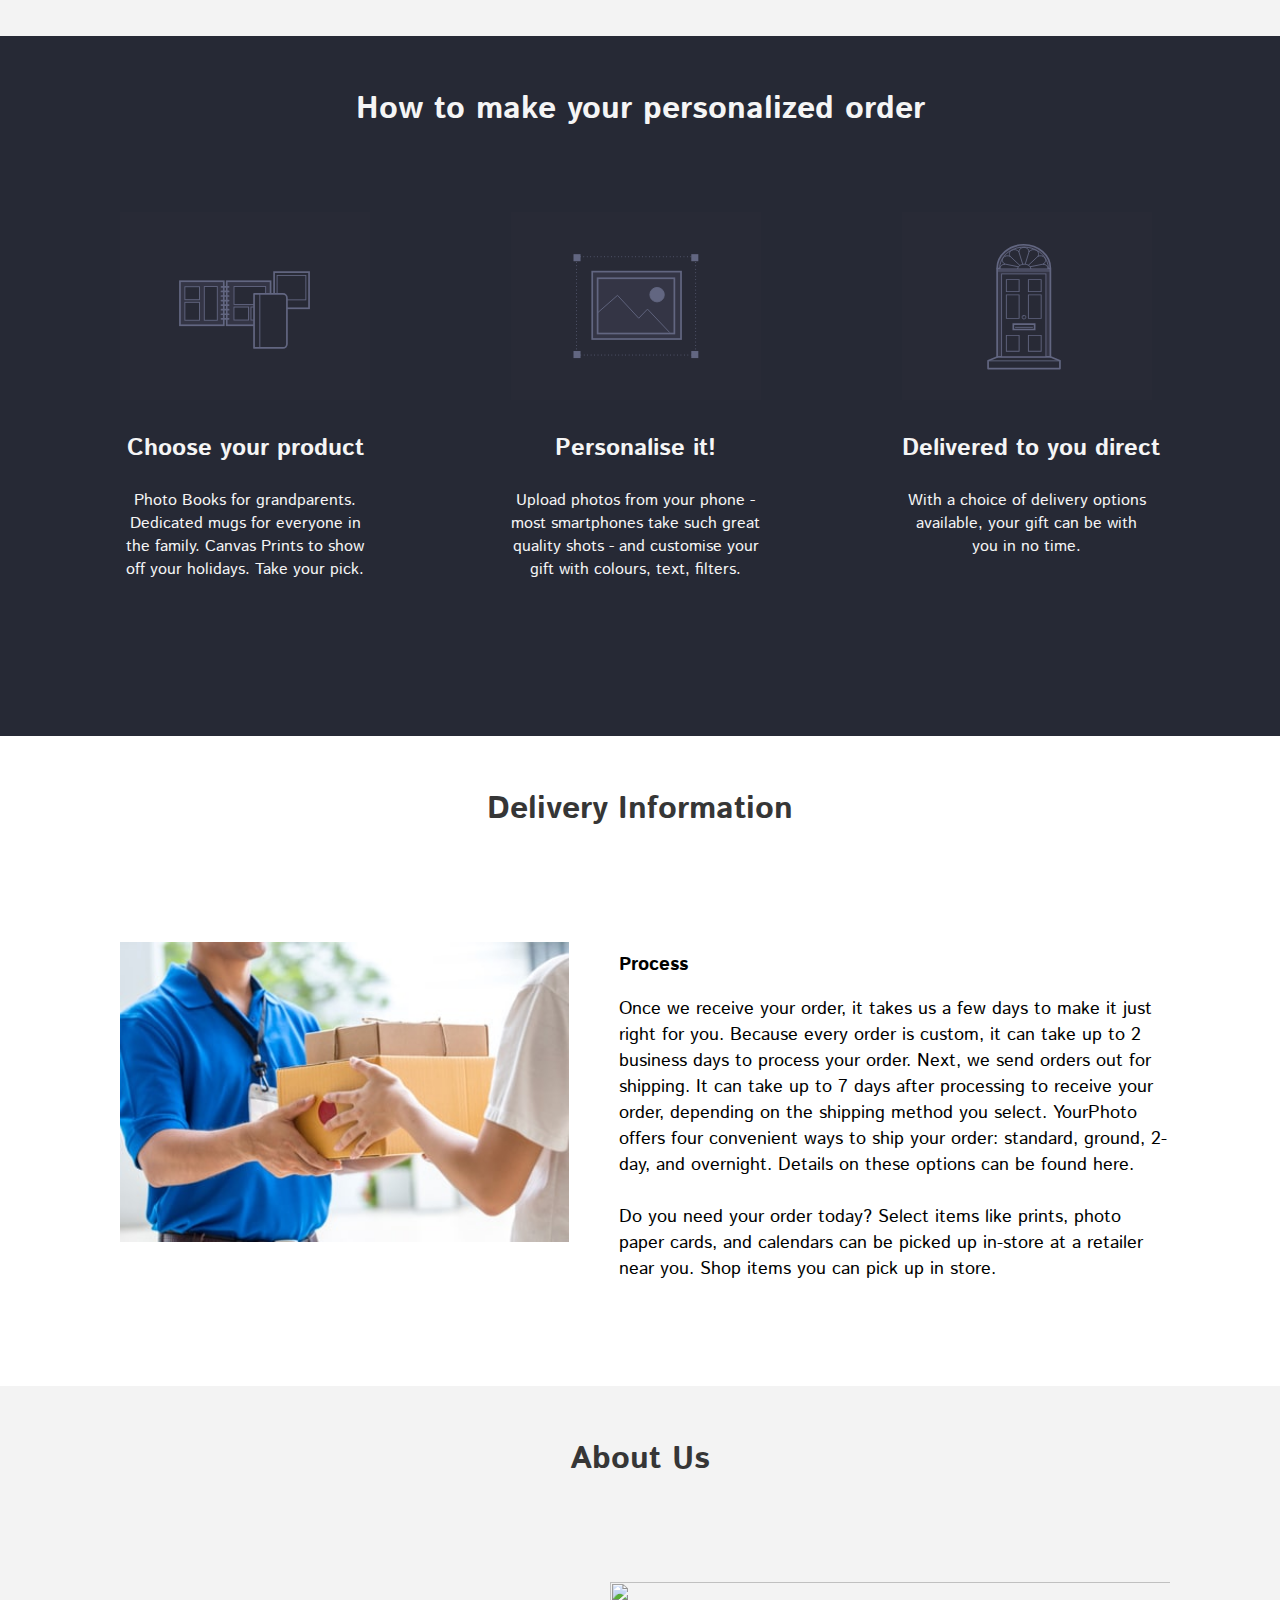
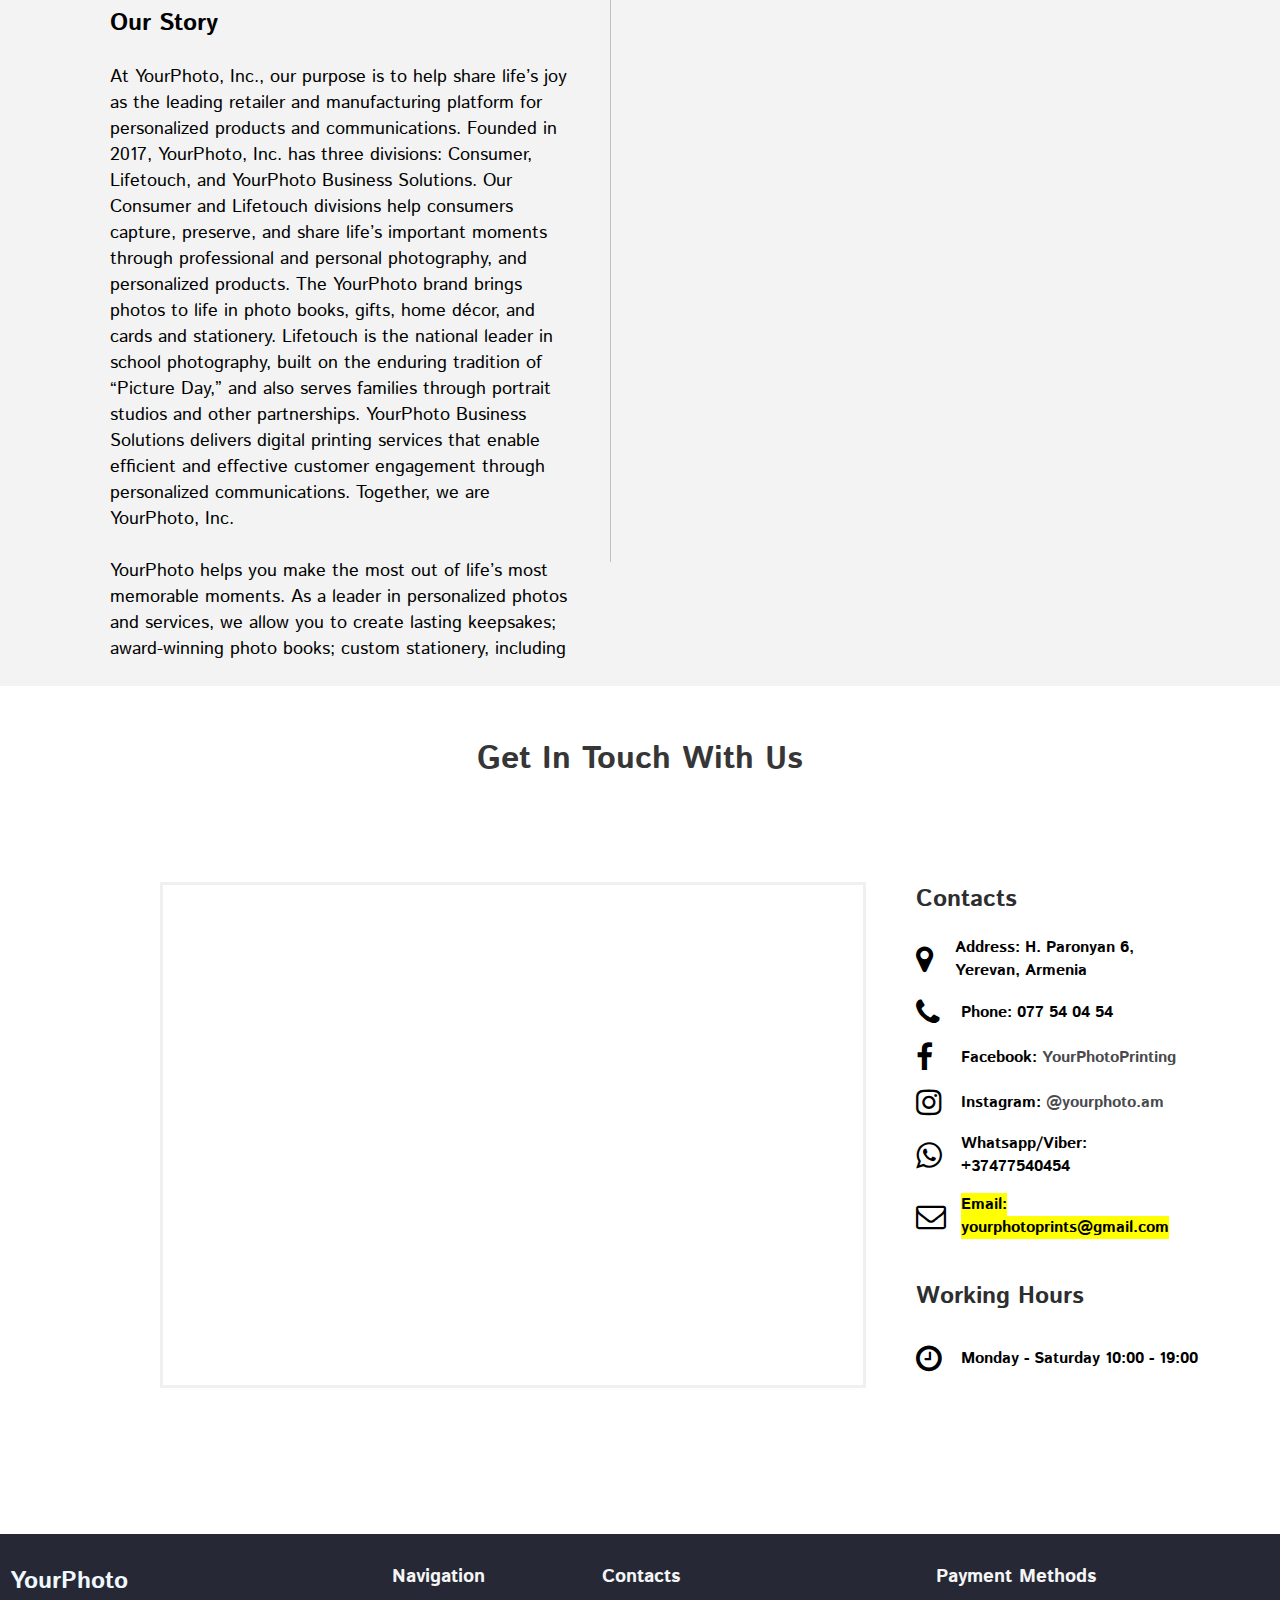
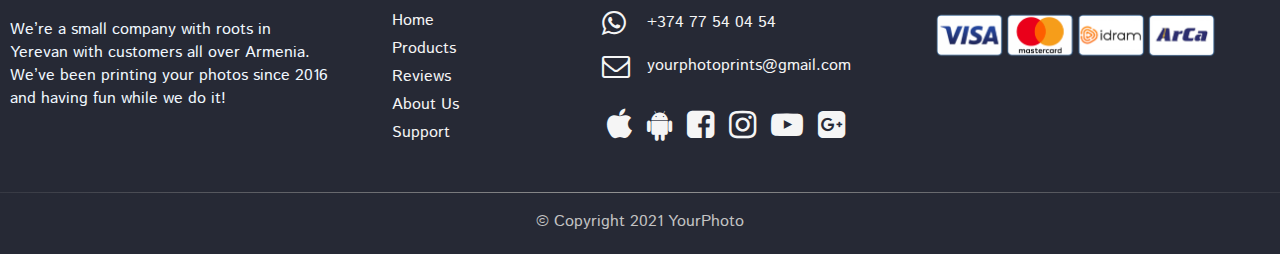
==== commit 84c14403: "ch" ====
--- a/index.html
+++ b/index.html
@@ -24,7 +24,7 @@
         </div>
         <nav class="nav">
             <ul class="nav-tems">
-                <li class="nav-item"><a href="#">Main</a></li>
+                <li class="nav-item"><a href="#">Home</a></li>
                 <li class="nav-item"><a href="#prints">Prints</a></li>
                 <li class="nav-item"><a href="#ideas">Ideas</a></li>
                 <li class="nav-item"><a href="#app-download">App</a></li>
@@ -59,7 +59,7 @@
             <header class="prints-header">
                 <!-- <h1 class="section-title">Choose your print size
                 </h1> -->
-                <h1 class="section-title">Explore features of our Photo Prints
+                <h1 class="section-title">Explore features of Photo Prints
                 </h1>
                 <ul class="prints-header-items">
                     <li class="prints-header-item1">STANDARD PRINTS</li>
@@ -197,7 +197,7 @@
         </section>
 
         <section id="key-features">
-            <h1 class="section-title">How to make your personalised order
+            <h1 class="section-title">How to make your personalized order
             </h1>
             <div class="key-features-container">
                 <div class="key-feature">
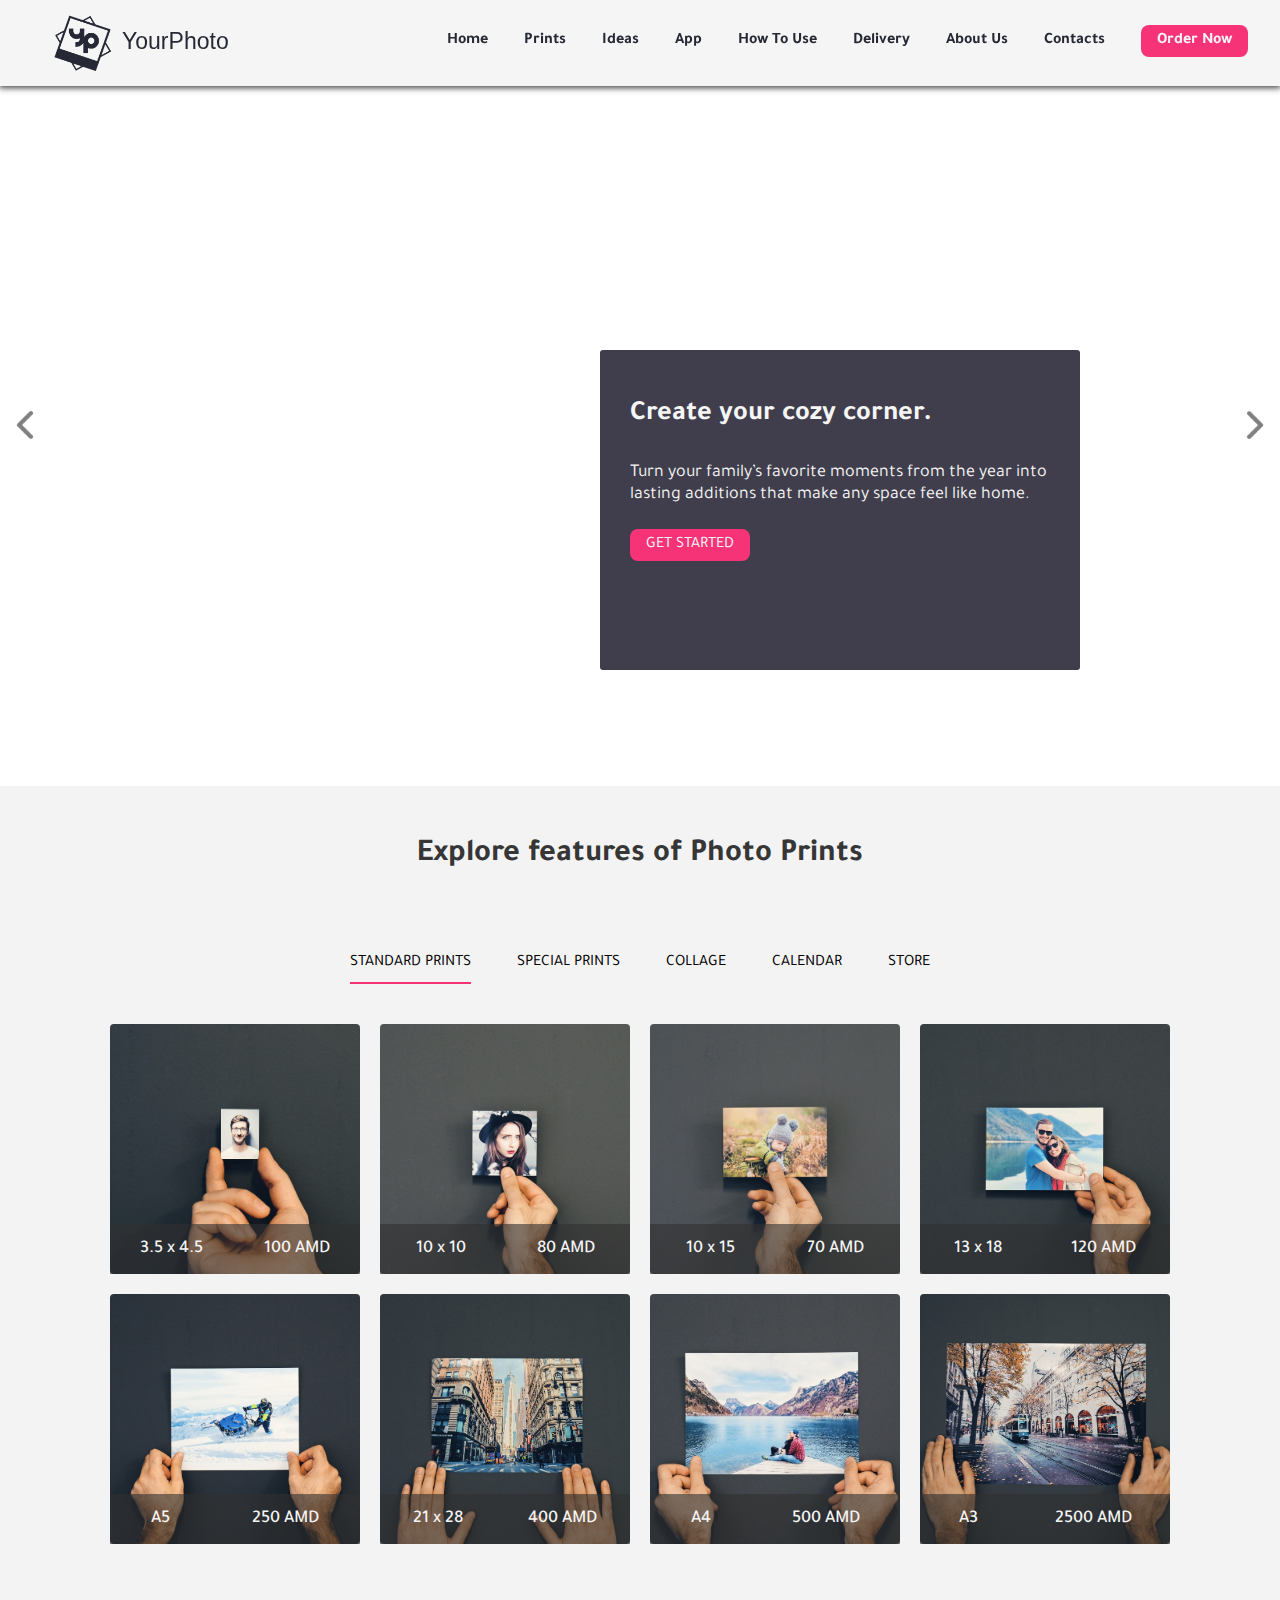
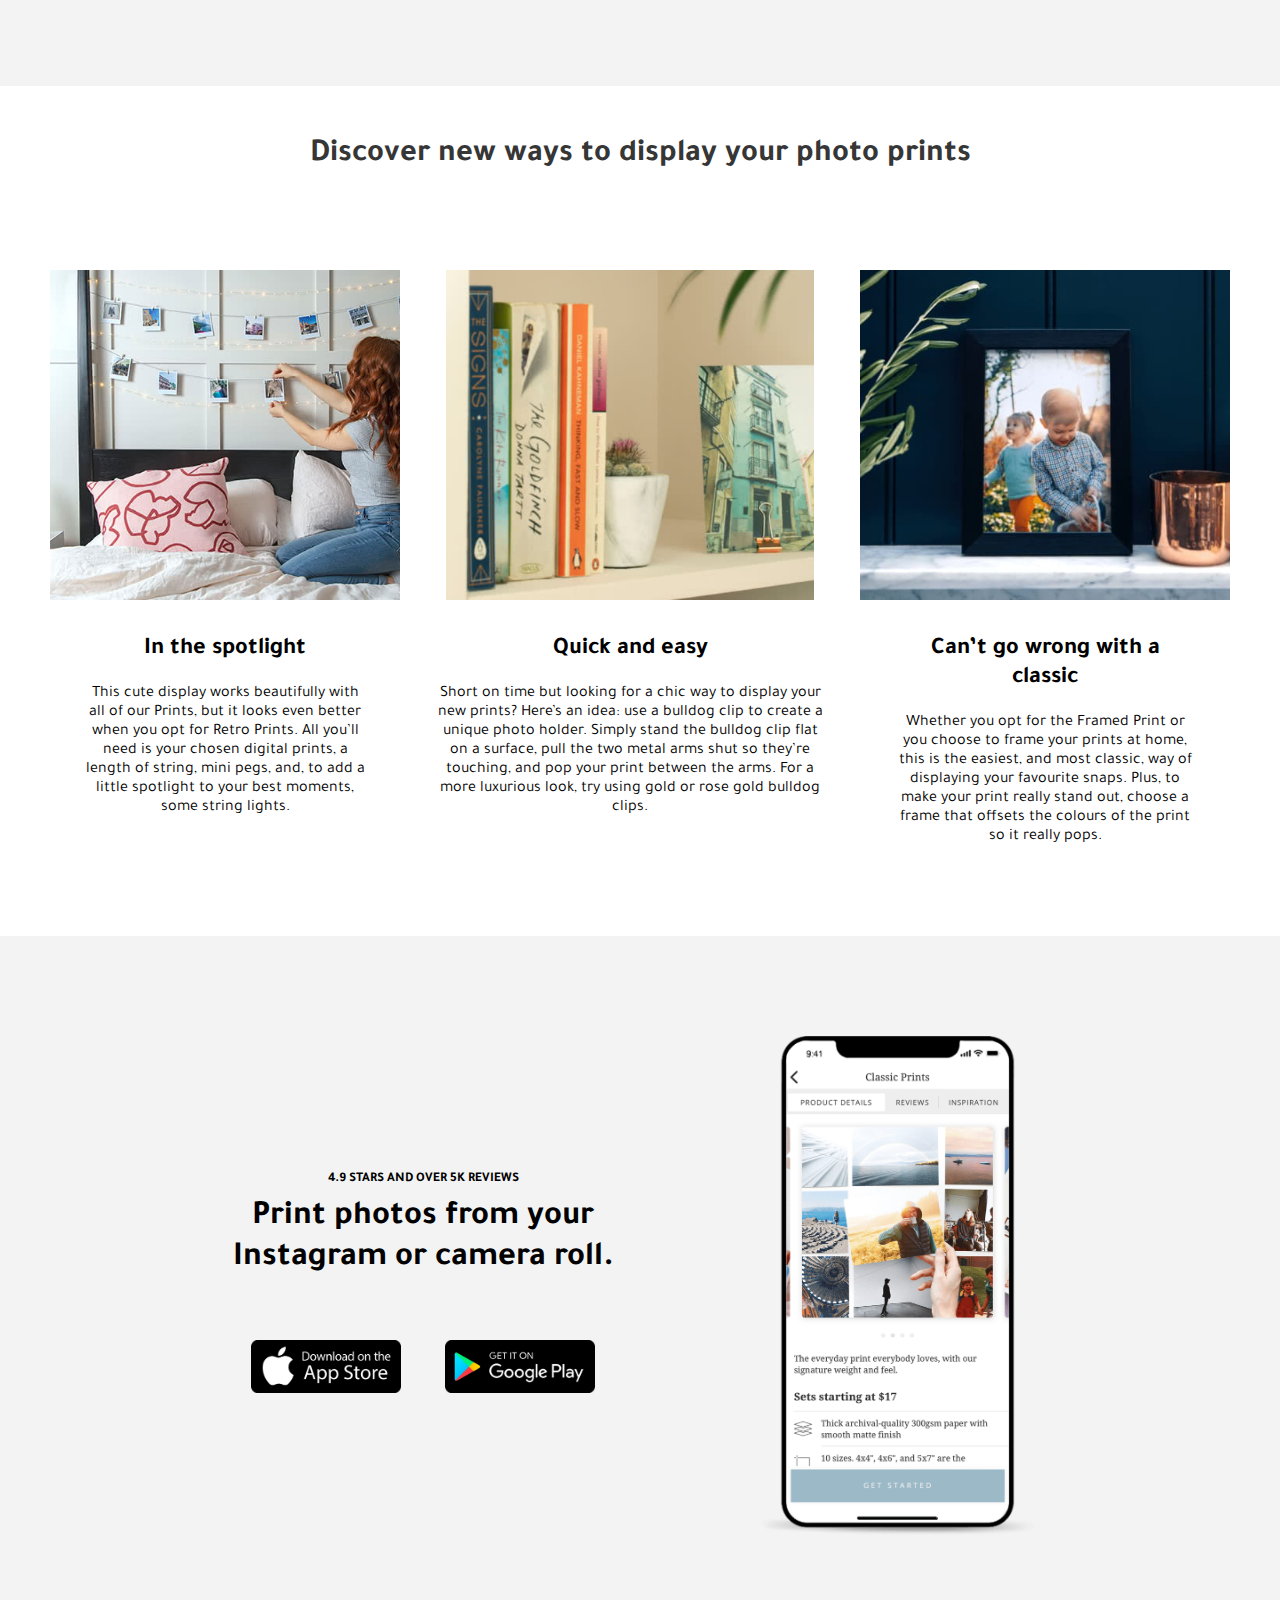
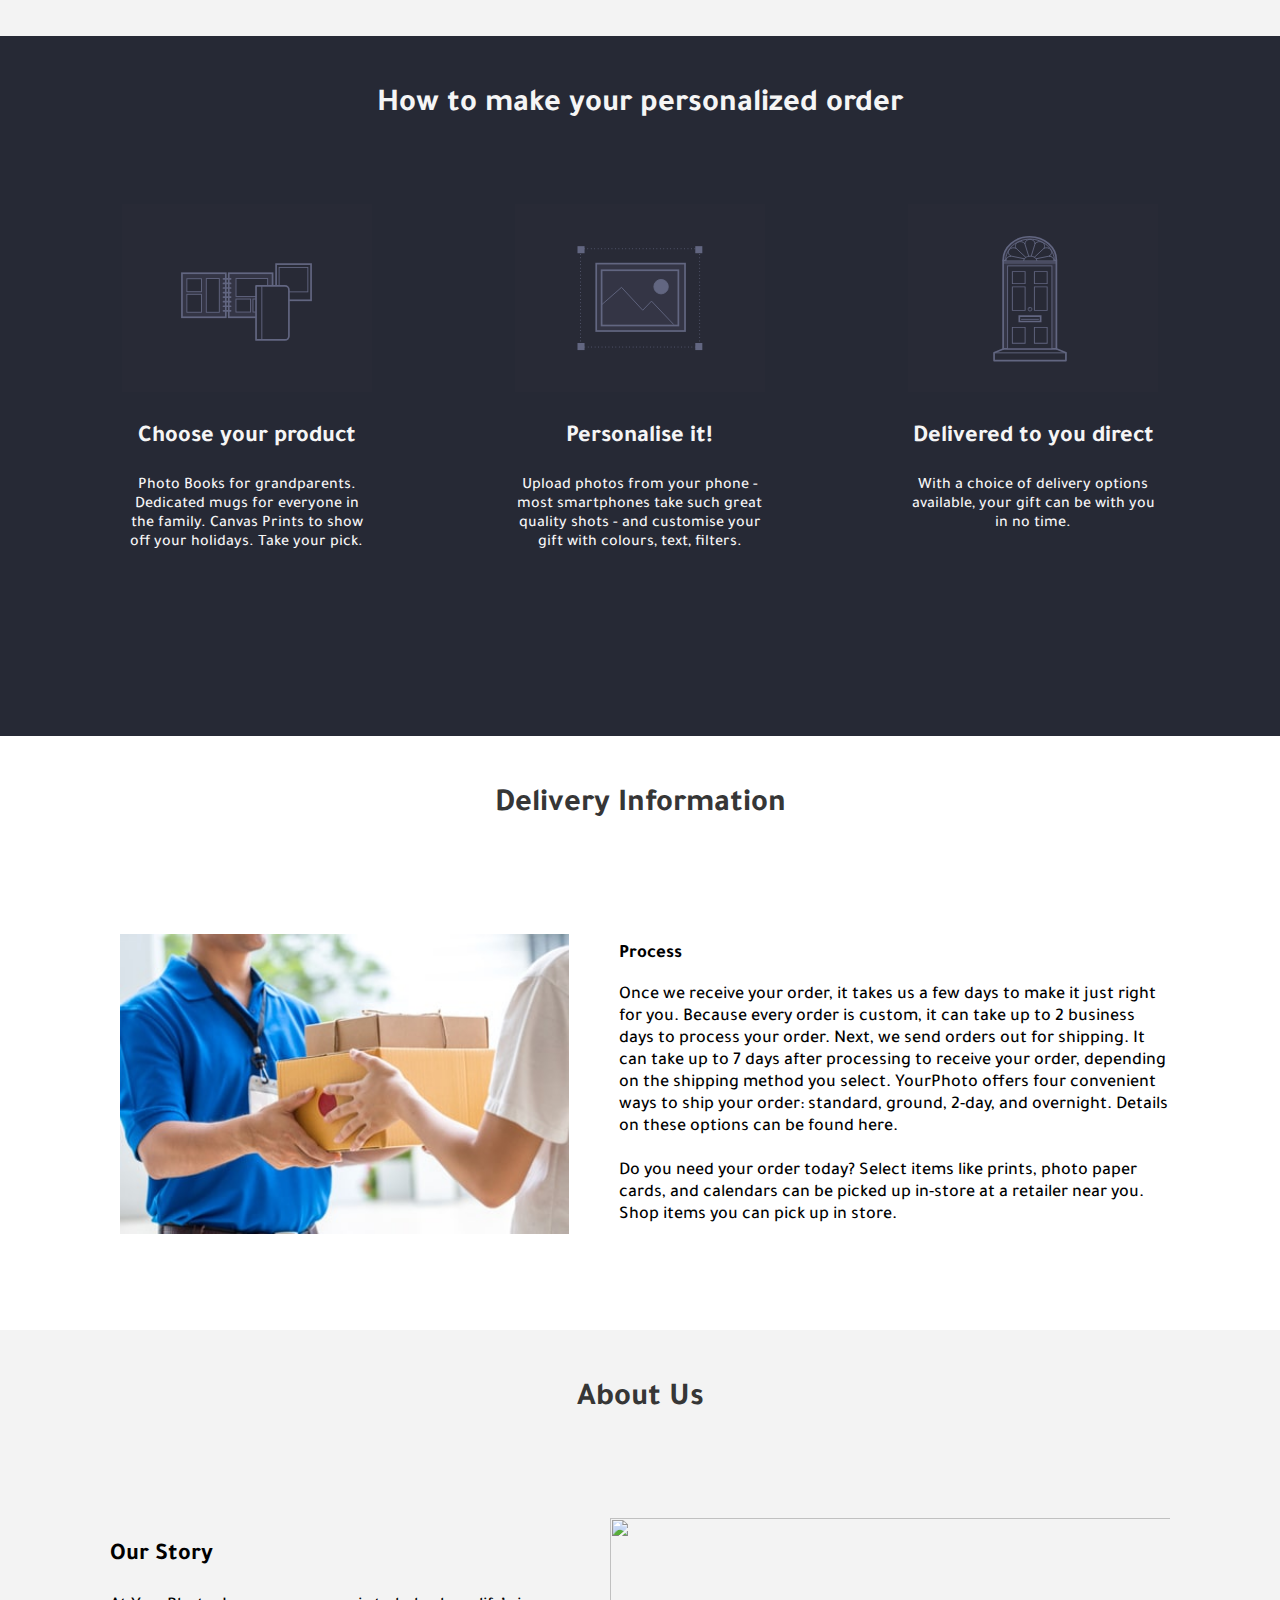
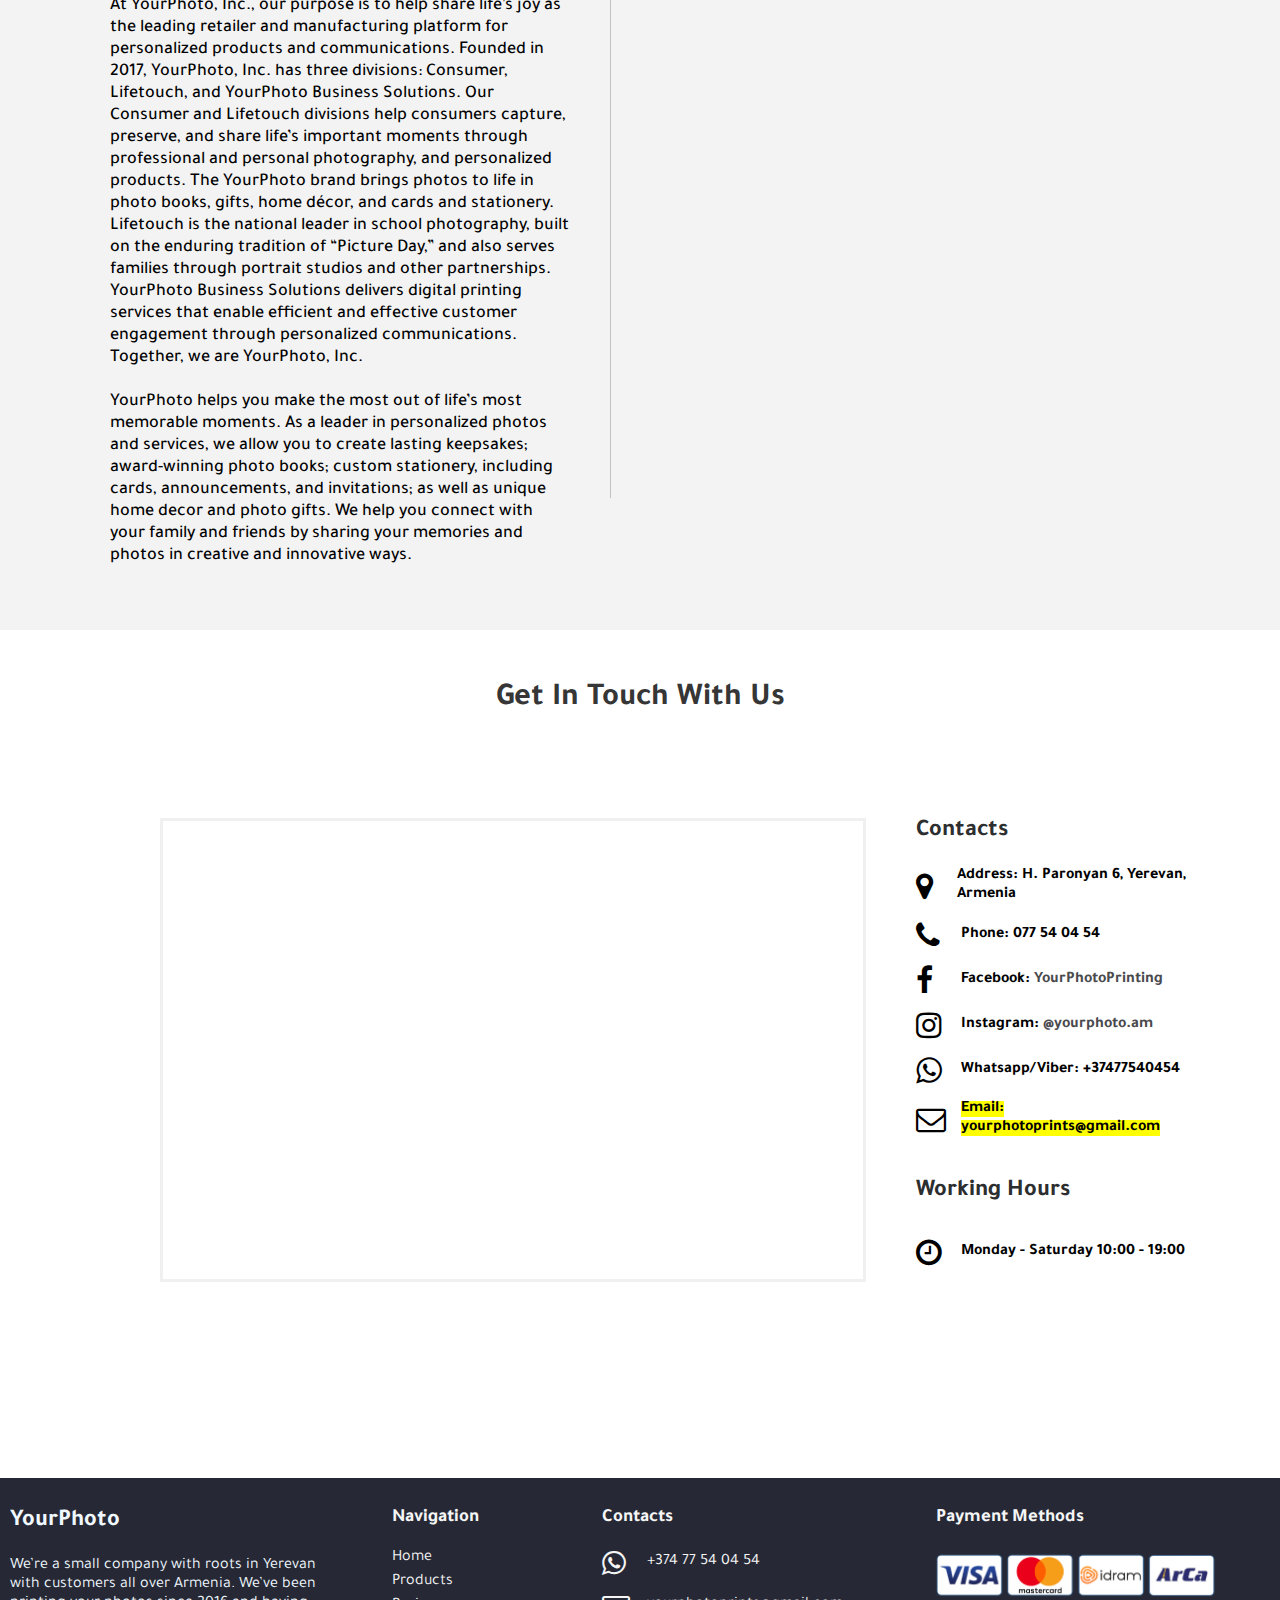
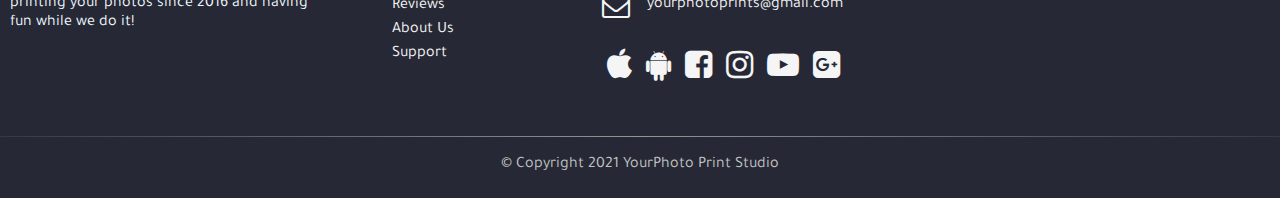
==== commit 60f65660: "some changes" ====
--- a/index.html
+++ b/index.html
@@ -5,7 +5,7 @@
     <meta charset="UTF-8">
     <meta name="viewport" content="width=device-width, initial-scale=1.0">
     <link rel="preconnect" href="https://fonts.gstatic.com">
-    <link href="https://fonts.googleapis.com/css2?family=Istok+Web&display=swap" rel="stylesheet">
+    <link href="https://fonts.googleapis.com/css2?family=Tajawal:wght@300&display=swap" rel="stylesheet">
     <link rel="icon" type="image/png" href="fav-icon.png">
     <link rel="stylesheet" href="shared.css">
     <link rel="stylesheet" href="main.css">
@@ -18,12 +18,12 @@
     <header class="main-header">
         <div class="main-logo">
             <a href="#" class="logo-text">
-                <img class="logo-img" src="imgs/logo-watermark.png" width='70px' height="70px" alt="">
+                <img class="logo-img" src="icons/logo.png" width='70px' height="70px" alt="">
                 YourPhoto
             </a>
         </div>
         <nav class="nav">
-            <ul class="nav-tems">
+            <ul class="nav-items">
                 <li class="nav-item"><a href="#">Home</a></li>
                 <li class="nav-item"><a href="#prints">Prints</a></li>
                 <li class="nav-item"><a href="#ideas">Ideas</a></li>
@@ -389,7 +389,7 @@
         </div>
         <hr class="default-hr">
         <div class="secondary-footer">
-            © Copyright 2021 YourPhoto
+            © Copyright 2021 YourPhoto Print Studio
         </div>
 
     </footer>
--- a/shared.css
+++ b/shared.css
@@ -6,14 +6,15 @@
 
 body {
   margin: 0;
-  font-family: "Istok Web", sans-serif;
+  /* font-family: "Istok Web", sans-serif; */
+  font-family: "Tajawal", sans-serif;
 }
 .main-header {
   display: flex;
   justify-content: space-between;
   align-items: center;
   width: 100%;
-  background-color: #2196f3;
+  background-color: whitesmoke;
   padding: 8px 16px;
   position: fixed;
   top: 0;
@@ -24,6 +25,10 @@
 
 .main-logo {
   font-size: larger;
+  color: #262935;
+}
+.main-logo a {
+  color: #262935;
 }
 
 .main-logo:hover {
@@ -33,10 +38,9 @@
 #footer {
   background-color: #262935;
   height: 320px;
-  
-}
-
-#footer h3{
+}
+
+#footer h3 {
   color: whitesmoke;
 }
 
@@ -54,7 +58,6 @@
   align-items: center;
   color: rgb(195, 195, 195);
 }
-
 
 .main-footer-links {
   list-style: none;
@@ -73,7 +76,7 @@
 
 .main-footer-link a:hover {
   border-bottom: 2px solid #f73378;
-    /* border-bottom: 2px solid #f73378; */
+  /* border-bottom: 2px solid #f73378; */
   text-decoration: none;
 }
 
@@ -103,7 +106,7 @@
   /* min-height: 200px; */
 }
 
-.footer-about p{
+.footer-about p {
   padding-right: 60px;
 }
 
@@ -112,26 +115,25 @@
   width: 220px;
 }
 
-.footer-nav-links{
-padding-left: 0;
-
-}
-
-.footer-nav-link{
+.footer-nav-links {
+  padding-left: 0;
+}
+
+.footer-nav-link {
   list-style-type: none;
   padding-bottom: 5px;
 }
 
-.footer-nav-link a{
-  text-decoration: none;
-  color: whitesmoke;
-}
-
-.footer-nav-link a:hover{
+.footer-nav-link a {
+  text-decoration: none;
+  color: whitesmoke;
+}
+
+.footer-nav-link a:hover {
   border-bottom: 2px solid #f73378;
 }
 
-.footer-contacts{
+.footer-contacts {
   /* border: 1px solid grey; */
   height: 100%;
   width: 350px;
@@ -142,13 +144,12 @@
   height: 100%;
   width: 350px;
 }
-.footer-icon-social{
-
-}
-
-.footer-icon-social i{
+.footer-icon-social {
+}
+
+.footer-icon-social i {
   margin-top: 14px;
-  color:whitesmoke;
+  color: whitesmoke;
   font-size: 32px;
   padding: 0 5px;
 }
@@ -167,7 +168,6 @@
 }
 
 .footer-contact-item span {
-
 }
 
 .main-header > div {
@@ -208,6 +208,8 @@
 
 .nav-item a {
   color: whitesmoke;
+  color: #262935;
+  font-weight: 600;
   text-decoration: none;
   pad: 20px 0;
 }
@@ -215,12 +217,14 @@
 .nav-item a:hover,
 .nav-item a:active {
   border-bottom: 2px solid whitesmoke;
-/* color: #e9c2c5; */
+  /* color: #e9c2c5; */
 }
 
 .nav-item-cta a {
-  background-color: white;
-  color: #2196f3;
+  /* background-color: white; */
+  /* color: #2196f3; */
+  background-color: #f73378;
+  color: whitesmoke;
   padding: 8px 16px;
   border-radius: 8px;
 }
@@ -232,11 +236,10 @@
   color: whitesmoke;
 }
 
-.default-button{
-
-}
-
-.default-button{
+.default-button {
+}
+
+.default-button {
   padding: 8px 16px;
   border-radius: 8px;
   border: none;
@@ -244,12 +247,10 @@
   text-decoration: none;
   background-color: #f73378;
   color: whitesmoke;
-
-}
-
- .default-button:hover,
- .default-button:active {
+}
+
+.default-button:hover,
+.default-button:active {
   cursor: pointer;
   text-decoration: none;
-
-}+}
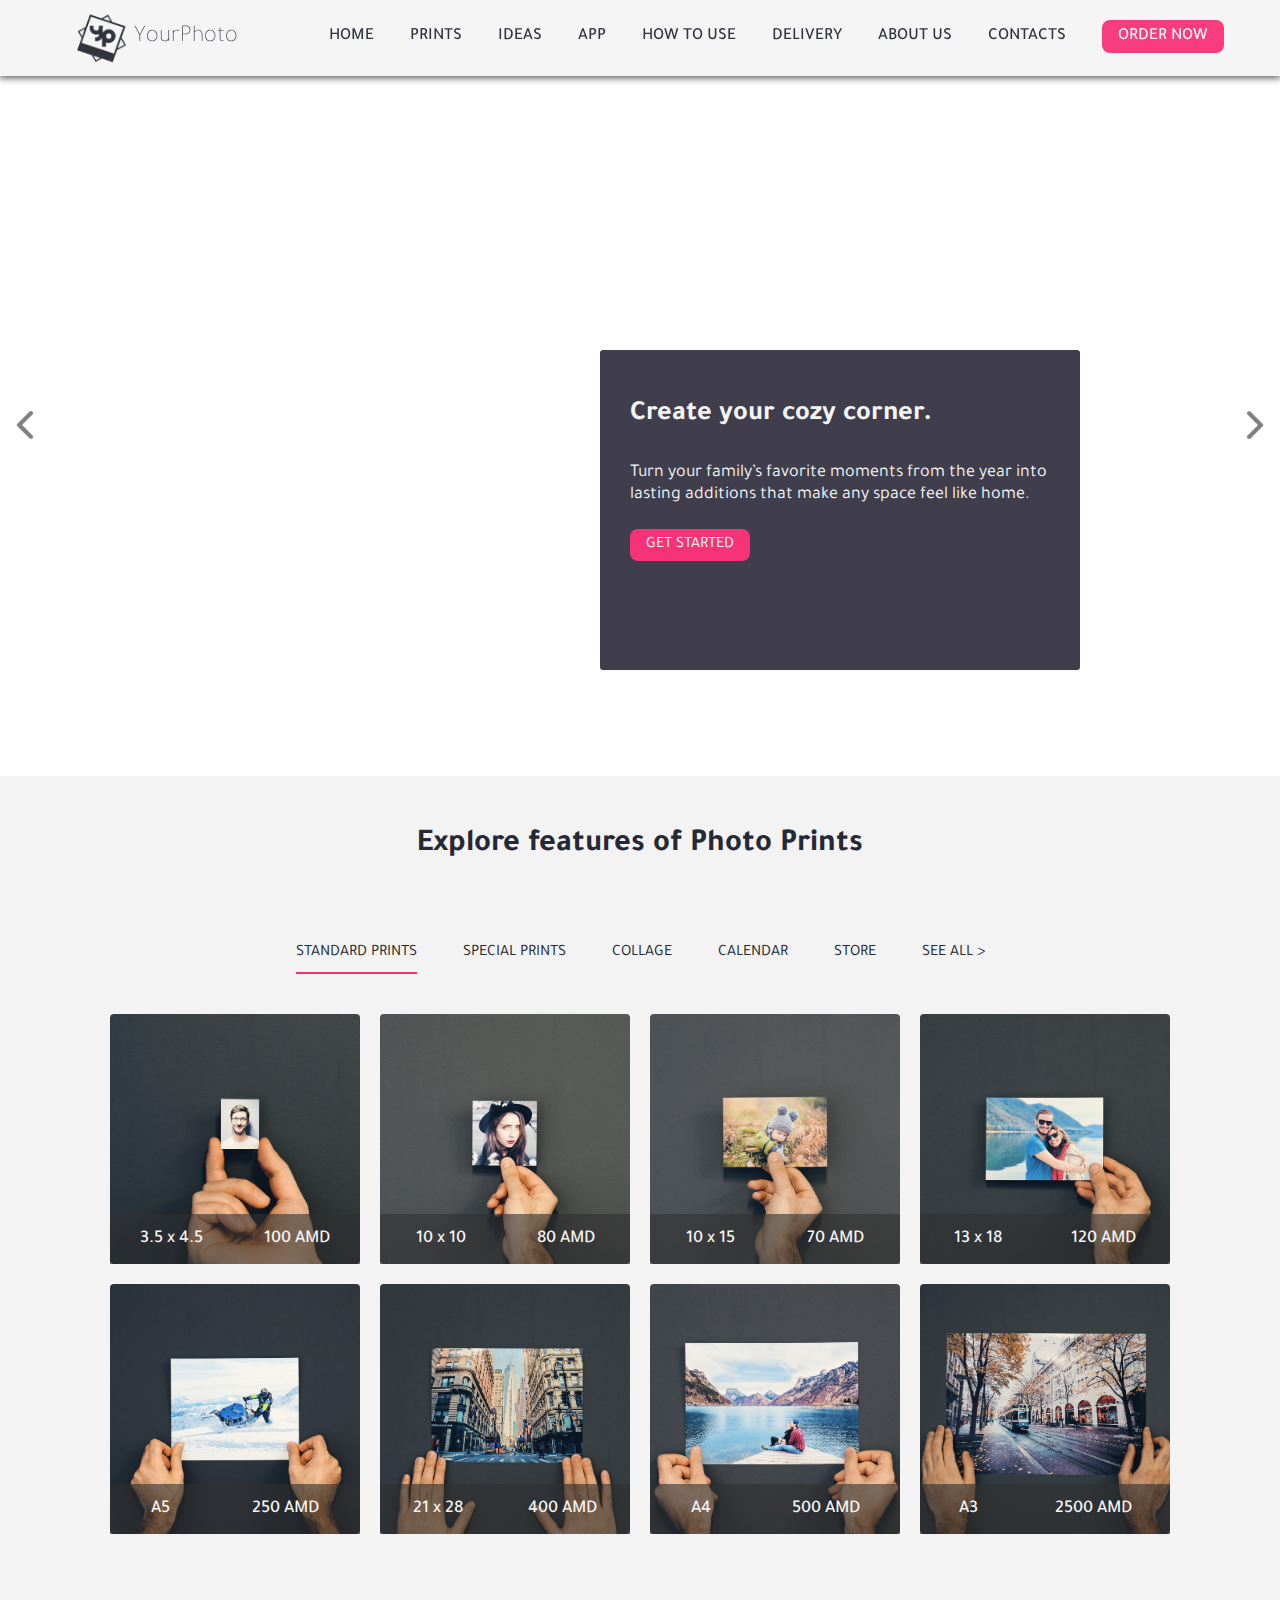
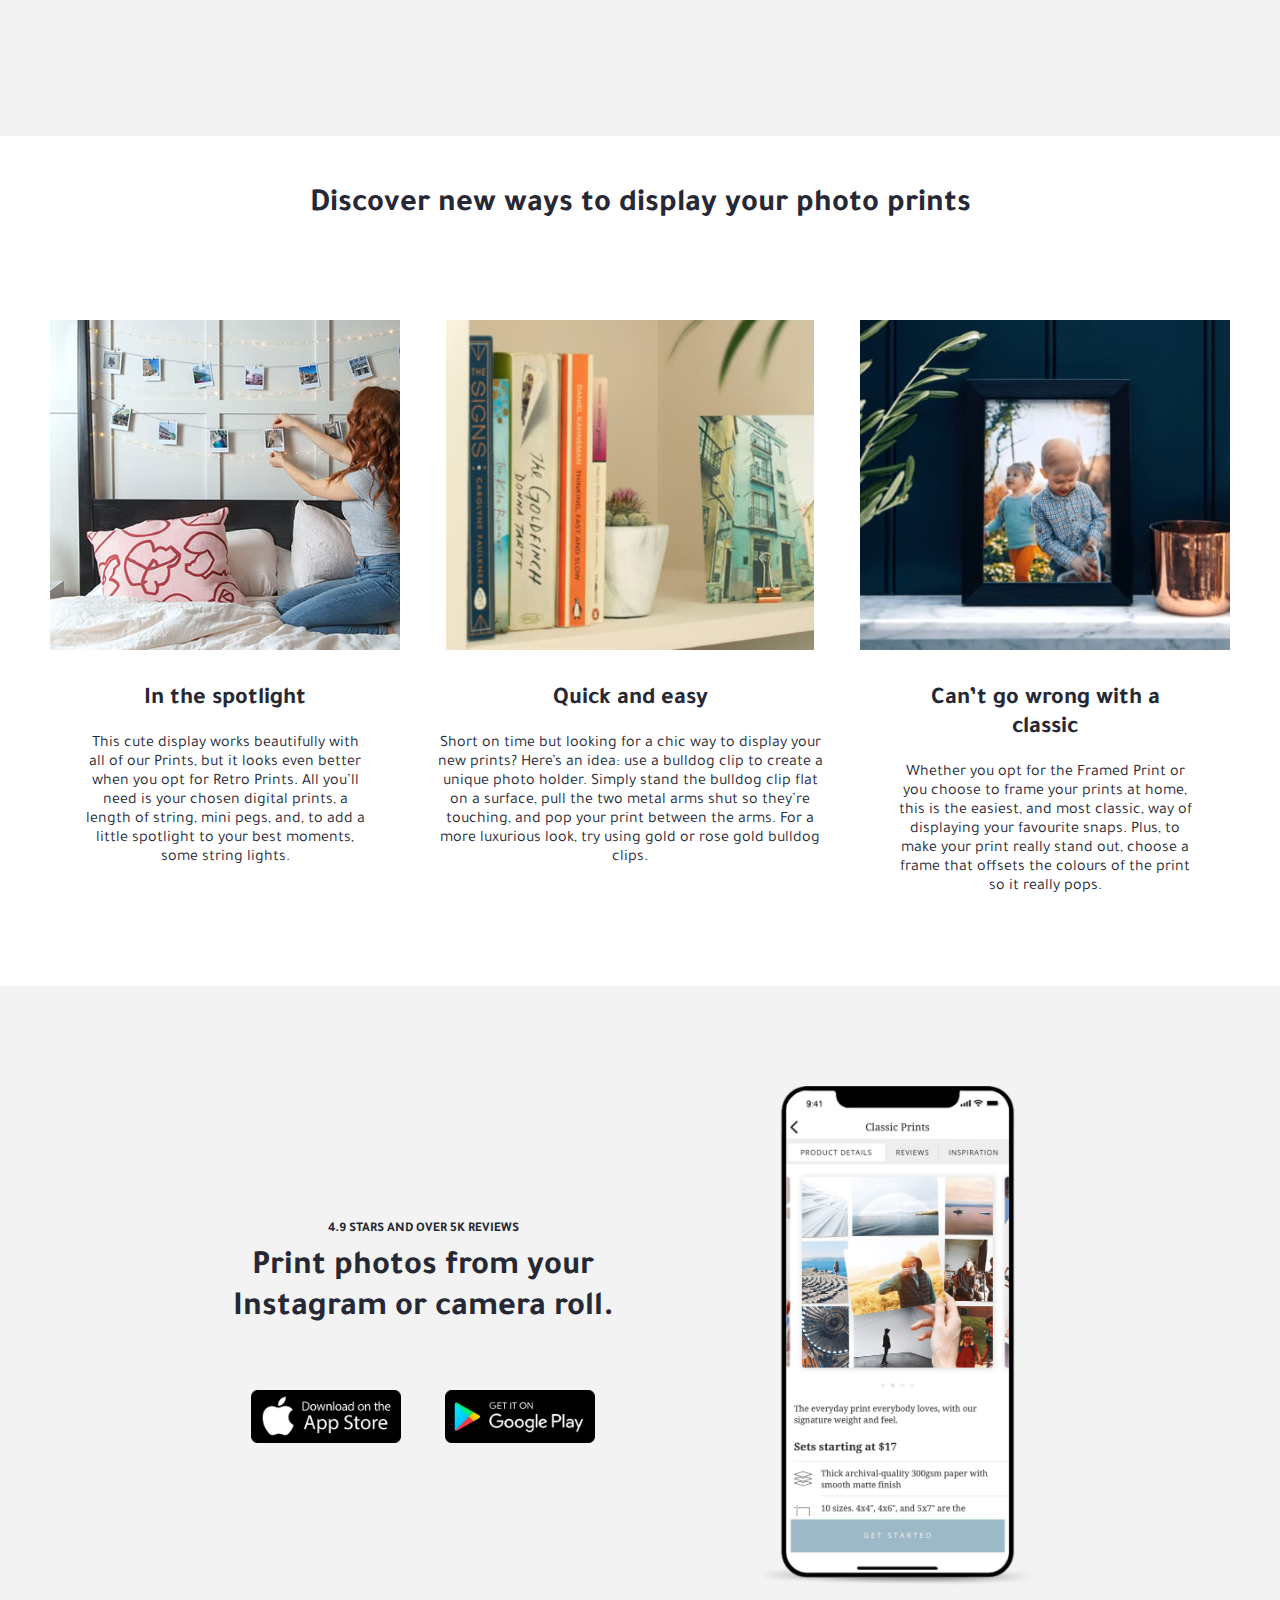
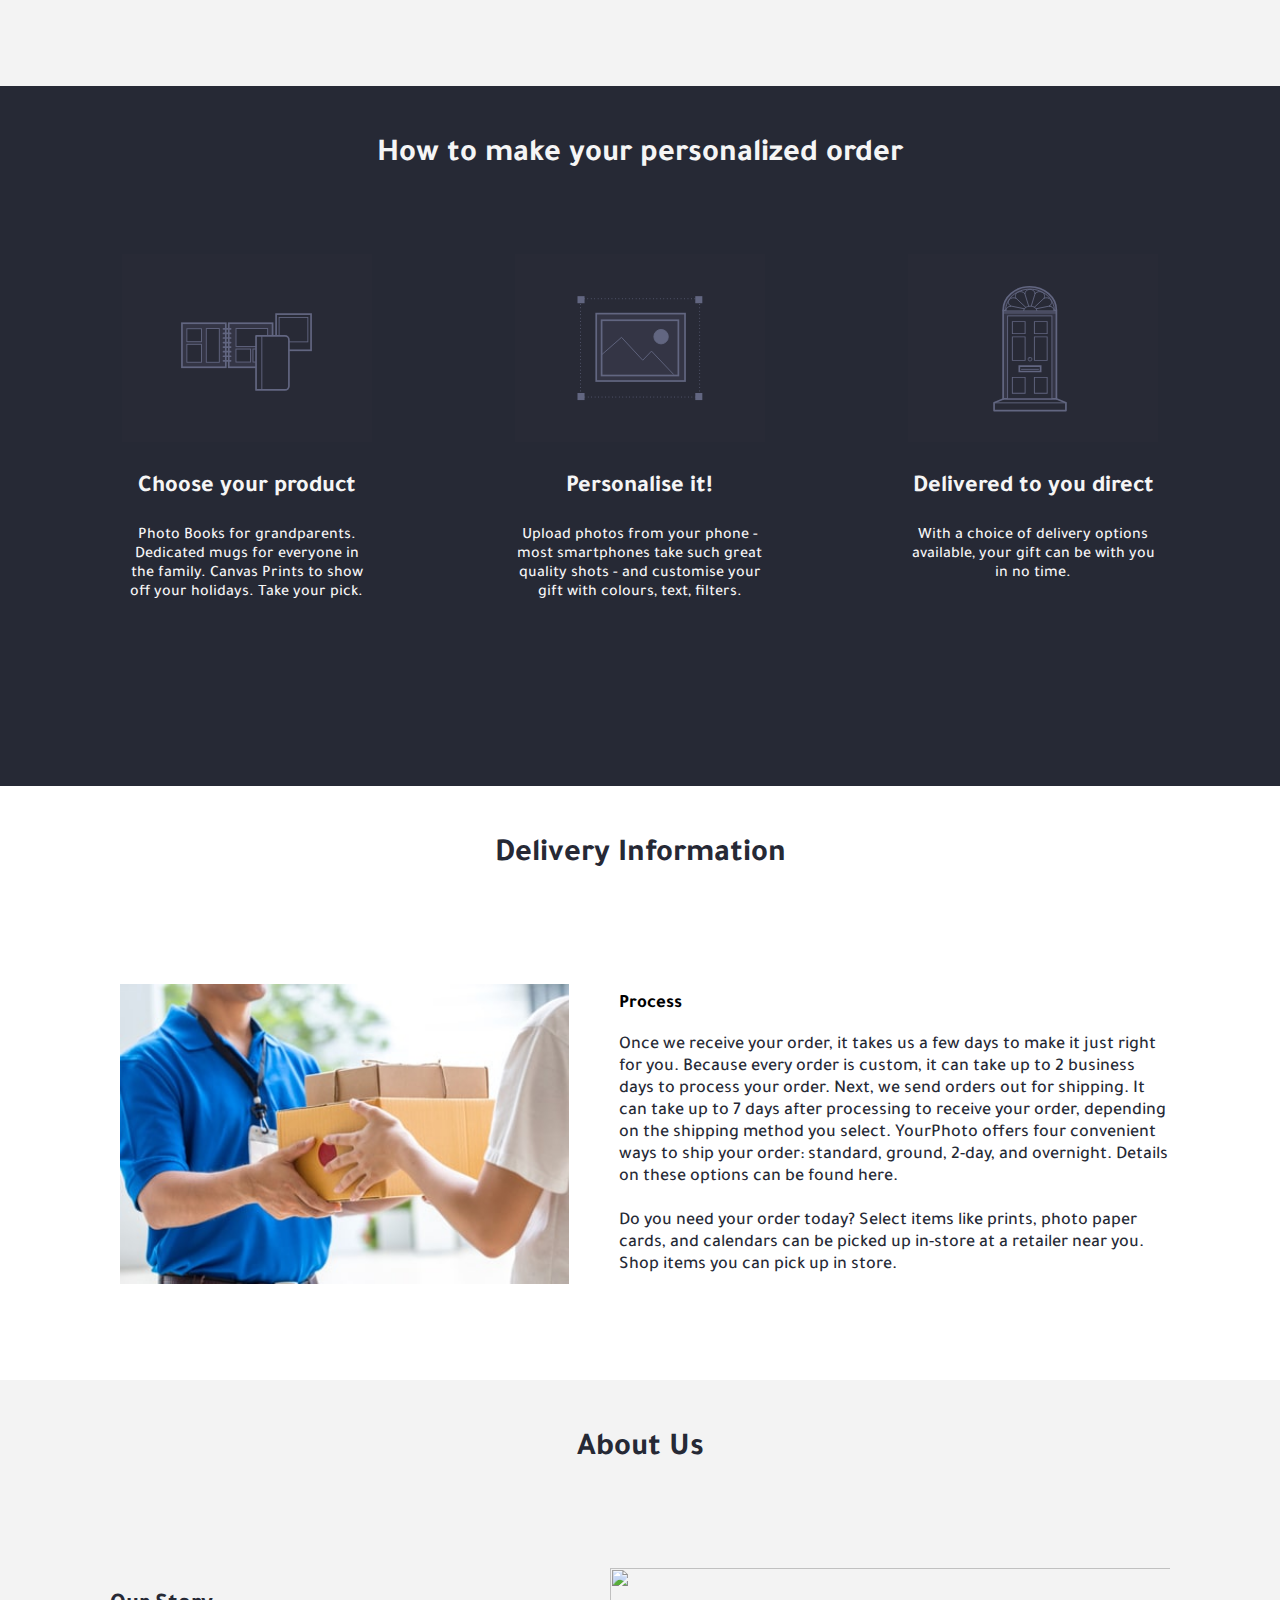
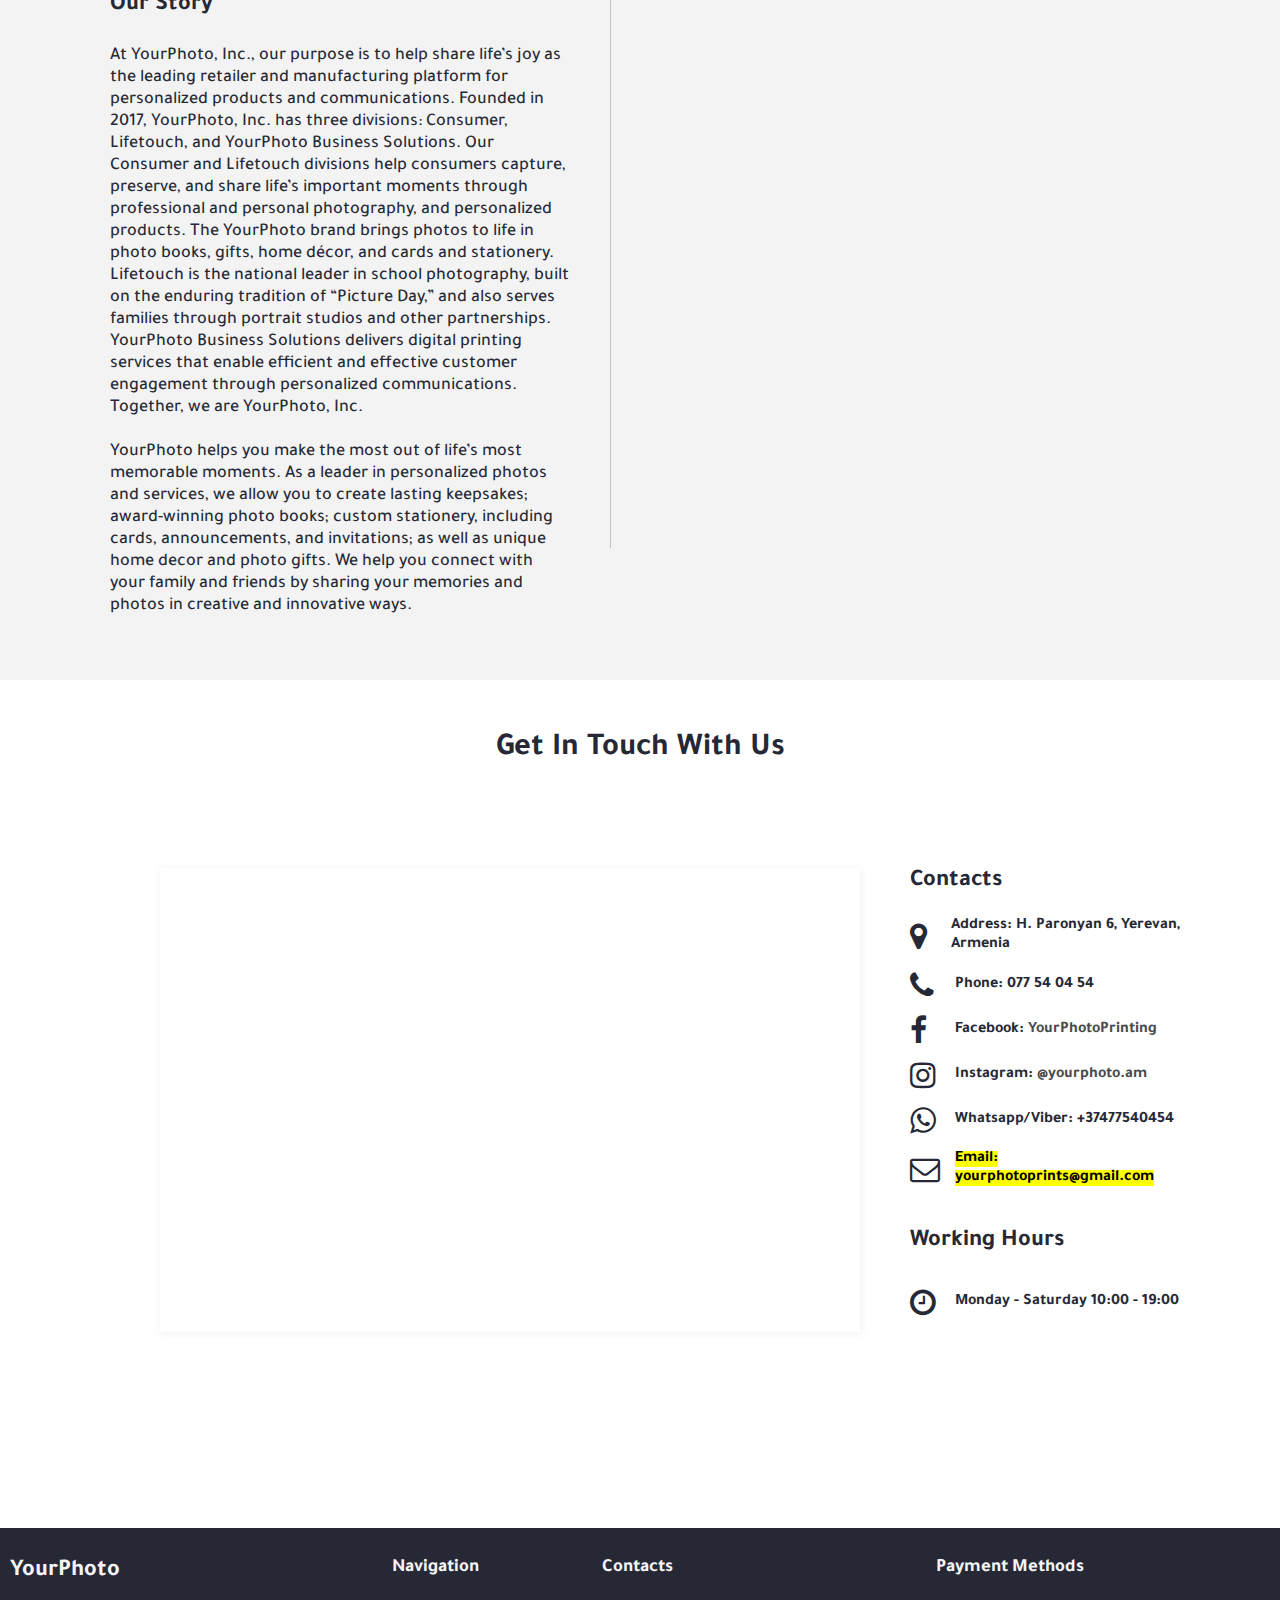
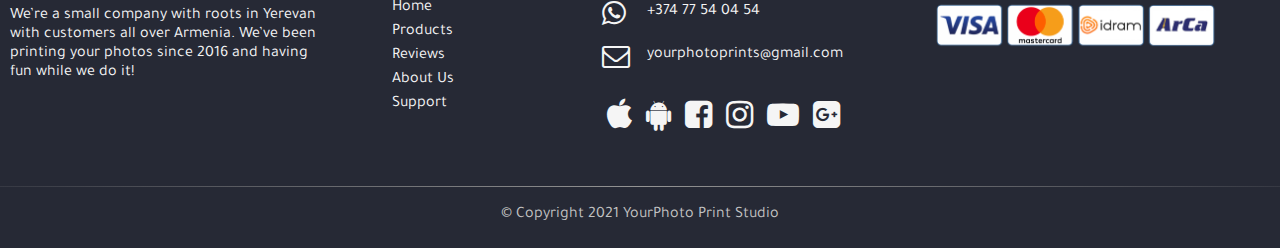
==== commit 84d8d33e: "new files added" ====
--- a/index.html
+++ b/index.html
@@ -8,7 +8,7 @@
     <link href="https://fonts.googleapis.com/css2?family=Tajawal:wght@300&display=swap" rel="stylesheet">
     <link rel="icon" type="image/png" href="fav-icon.png">
     <link rel="stylesheet" href="shared.css">
-    <link rel="stylesheet" href="main.css">
+    <link rel="stylesheet" href="style.css">
     <link rel="stylesheet" href="https://cdnjs.cloudflare.com/ajax/libs/font-awesome/4.7.0/css/font-awesome.min.css">
     <title>YourPhoto Lite</title>
 </head>
@@ -18,21 +18,21 @@
     <header class="main-header">
         <div class="main-logo">
             <a href="#" class="logo-text">
-                <img class="logo-img" src="icons/logo.png" width='70px' height="70px" alt="">
-                YourPhoto
+                <img class="logo-img" src="icons/logo.png" width='60px' height="60px" alt="">
+                <span>YourPhoto</span>
             </a>
         </div>
         <nav class="nav">
             <ul class="nav-items">
-                <li class="nav-item"><a href="#">Home</a></li>
-                <li class="nav-item"><a href="#prints">Prints</a></li>
-                <li class="nav-item"><a href="#ideas">Ideas</a></li>
-                <li class="nav-item"><a href="#app-download">App</a></li>
-                <li class="nav-item"><a href="#key-features">How To Use</a></li>
-                <li class="nav-item"><a href="#delivery">Delivery</a></li>
-                <li class="nav-item"><a href="#about">About Us</a></li>
-                <li class="nav-item"><a href="#contact">Contacts</a></li>
-                <li class="nav-item nav-item-cta"><a href="/packages/index.html">Order Now</a></li>
+                <li class="nav-item"><a href="#">HOME</a></li>
+                <li class="nav-item"><a href="#prints">PRINTS</a></li>
+                <li class="nav-item"><a href="#ideas">IDEAS</a></li>
+                <li class="nav-item"><a href="#app-download">APP</a></li>
+                <li class="nav-item"><a href="#key-features">HOW TO USE</a></li>
+                <li class="nav-item"><a href="#delivery">DELIVERY</a></li>
+                <li class="nav-item"><a href="#about">ABOUT US</a></li>
+                <li class="nav-item"><a href="#contact">CONTACTS</a></li>
+                <li class="nav-item nav-item-cta"><a href="/order/index.html">ORDER NOW</a></li>
             </ul>
         </nav>
     </header>
@@ -50,7 +50,7 @@
                 <p>Turn your family’s favorite moments from
                     the year into lasting additions that make
                     any space feel like home.</p>
-                <a class="default-button" href="">GET STARTED</a>
+                <a class="default-button" href="order/index.html">GET STARTED</a>
             </div>
         </section>
 
@@ -62,79 +62,96 @@
                 <h1 class="section-title">Explore features of Photo Prints
                 </h1>
                 <ul class="prints-header-items">
-                    <li class="prints-header-item1">STANDARD PRINTS</li>
-                    <li class="prints-header-item2">SPECIAL PRINTS</li>
-                    <li class="prints-header-item3">COLLAGE</li>
-                    <li class="prints-header-item4">CALENDAR</li>
-                    <li class="prints-header-item5">STORE</li>
+                    <li class="prints-header-item1 standard product-button active">STANDARD PRINTS</li>
+                    <li class="prints-header-item2 special product-button">SPECIAL PRINTS</li>
+                    <li class="prints-header-item3 collage product-button">COLLAGE</li>
+                    <li class="prints-header-item4 calendar product-button">CALENDAR</li>
+                    <li class="prints-header-item5 store product-button">STORE</li>
+                    <li class="">SEE ALL ></li>
                 </ul>
             </header>
-            <div class="print-sizes">
-                <div class="print-size1">
-                    <div class="print-size-detail">
-                        <div class="print-size-detail-item">
-                            <span>3.5 x 4.5</span>
-                            <span>100 AMD</span>
-                        </div>
-                    </div>
-                </div>
-                <div class="print-size2">
-                    <div class="print-size-detail">
-                        <div class="print-size-detail-item">
-                            <span>10 x 10</span>
-                            <span>80 AMD</span>
-                        </div>
-                    </div>
-                </div>
-                <div class="print-size3">
-                    <div class="print-size-detail">
-                        <div class="print-size-detail-item">
-                            <span>10 x 15</span>
-                            <span>70 AMD</span>
-                        </div>
-                    </div>
-                </div>
-                <div class="print-size4">
-                    <div class="print-size-detail">
-                        <div class="print-size-detail-item">
-                            <span>13 x 18</span>
-                            <span>120 AMD</span>
-                        </div>
-                    </div>
-                </div>
-                <div class="print-size5">
-                    <div class="print-size-detail">
-                        <div class="print-size-detail-item">
-                            <span>A5</span>
-                            <span>250 AMD</span>
-                        </div>
-                    </div>
-                </div>
-                <div class="print-size6">
-                    <div class="print-size-detail">
-                        <div class="print-size-detail-item">
-                            <span>21 x 28</span>
-                            <span>400 AMD</span>
-                        </div>
-                    </div>
-                </div>
-                <div class="print-size7">
-                    <div class="print-size-detail">
-                        <div class="print-size-detail-item">
-                            <span>A4</span>
-                            <span>500 AMD</span>
-                        </div>
-                    </div>
-                </div>
-                <div class="print-size8">
-                    <div class="print-size-detail">
-                        <div class="print-size-detail-item">
-                            <span>A3</span>
-                            <span>2500 AMD</span>
-                        </div>
-                    </div>
-                </div>
-            </div>
+            <div class="print-products">
+                <div id="standard" class="print-sizes">
+                    <div class="print-size1">
+                        <div class="print-size-detail">
+                            <div class="print-size-detail-item">
+                                <span>3.5 x 4.5</span>
+                                <span>100 AMD</span>
+                            </div>
+                        </div>
+                    </div>
+                    <div class="print-size2">
+                        <div class="print-size-detail">
+                            <div class="print-size-detail-item">
+                                <span>10 x 10</span>
+                                <span>80 AMD</span>
+                            </div>
+                        </div>
+                    </div>
+                    <div class="print-size3">
+                        <div class="print-size-detail">
+                            <div class="print-size-detail-item">
+                                <span>10 x 15</span>
+                                <span>70 AMD</span>
+                            </div>
+                        </div>
+                    </div>
+                    <div class="print-size4">
+                        <div class="print-size-detail">
+                            <div class="print-size-detail-item">
+                                <span>13 x 18</span>
+                                <span>120 AMD</span>
+                            </div>
+                        </div>
+                    </div>
+                    <div class="print-size5">
+                        <div class="print-size-detail">
+                            <div class="print-size-detail-item">
+                                <span>A5</span>
+                                <span>250 AMD</span>
+                            </div>
+                        </div>
+                    </div>
+                    <div class="print-size6">
+                        <div class="print-size-detail">
+                            <div class="print-size-detail-item">
+                                <span>21 x 28</span>
+                                <span>400 AMD</span>
+                            </div>
+                        </div>
+                    </div>
+                    <div class="print-size7">
+                        <div class="print-size-detail">
+                            <div class="print-size-detail-item">
+                                <span>A4</span>
+                                <span>500 AMD</span>
+                            </div>
+                        </div>
+                    </div>
+                    <div class="print-size8">
+                        <div class="print-size-detail">
+                            <div class="print-size-detail-item">
+                                <span>A3</span>
+                                <span>2500 AMD</span>
+                            </div>
+                        </div>
+                    </div>
+                </div>
+                <div id="special" class="special-prints" style="display: none">
+                    <img src="imgs/special.jpg" alt="">
+                </div>
+                <div id="collage" class="collage-prints" style="display: none">
+                    <img src="imgs/collage.jpg" alt="" width="800px">
+                </div>
+                <div id="calendar" class="calendar-prints" style="display: none">
+                    <img src="imgs/calendar.jpg" alt="" width="800px">
+                </div>
+                <div id="store" class="accessories" style="display: none">
+                    <img src="imgs/calendar.jpg" alt="" width="800px">
+                </div>
+
+            </div>
+
         </section>
 
         <section id="ideas">
--- a/shared.css
+++ b/shared.css
@@ -1,7 +1,18 @@
+:root {
+  --main: whitesmoke;
+  --dark: #262935;
+  --secondary: #f73378;
+  /* --secondary: #34b0fd; */
+  --lightBackground: rgb(243, 243, 243);
+  --defaultGrey: ;
+  --textDark: #262935;
+  --textLight: whitesmoke;
+}
+
 * {
   box-sizing: border-box;
   scroll-behavior: smooth;
-  scroll-margin: 86px;
+  scroll-margin: 76px;
 }
 
 body {
@@ -14,21 +25,31 @@
   justify-content: space-between;
   align-items: center;
   width: 100%;
-  background-color: whitesmoke;
-  padding: 8px 16px;
+  background-color: var(--main);
+  padding: 8px 40px;
   position: fixed;
+  opacity: 95%;
   top: 0;
   left: 0;
   z-index: 1;
-  box-shadow: 0px 1px 6px 1px rgb(70, 70, 70);
+  box-shadow: 0px 1px 7px 1px rgb(80, 80, 80);
 }
 
 .main-logo {
-  font-size: larger;
-  color: #262935;
+  color: var(--textDark);
 }
 .main-logo a {
-  color: #262935;
+  color: var(--textDark);
+  text-decoration: none;
+}
+
+.main-logo span {
+  font-weight: 100;
+  display: inline-block;
+  vertical-align: middle;
+  text-decoration: none;
+  font-weight: 200;
+  font-size: 24px;
 }
 
 .main-logo:hover {
@@ -36,12 +57,12 @@
 }
 
 #footer {
-  background-color: #262935;
+  background-color: var(--dark);
   height: 320px;
 }
 
 #footer h3 {
-  color: whitesmoke;
+  color: var(--textLight);
 }
 
 .main-footer {
@@ -70,13 +91,12 @@
   margin: 0 16px;
 }
 .main-footer-link a {
-  color: whitesmoke;
+  color: var(--textLight);
   text-decoration: none;
 }
 
 .main-footer-link a:hover {
-  border-bottom: 2px solid #f73378;
-  /* border-bottom: 2px solid #f73378; */
+  border-bottom: 1px solid var(--secondary);
   text-decoration: none;
 }
 
@@ -102,7 +122,7 @@
   /* padding: 20px; */
   height: 100%;
   width: 400px;
-  color: aliceblue;
+  color: var(--textLight);
   /* min-height: 200px; */
 }
 
@@ -126,11 +146,11 @@
 
 .footer-nav-link a {
   text-decoration: none;
-  color: whitesmoke;
+  color: var(--textLight);
 }
 
 .footer-nav-link a:hover {
-  border-bottom: 2px solid #f73378;
+  border-bottom: 1px solid var(--secondary);
 }
 
 .footer-contacts {
@@ -149,7 +169,7 @@
 
 .footer-icon-social i {
   margin-top: 14px;
-  color: whitesmoke;
+  color: var(--textLight);
   font-size: 32px;
   padding: 0 5px;
 }
@@ -158,7 +178,7 @@
   display: flex;
   align-items: center;
   margin-bottom: 15px;
-  color: whitesmoke;
+  color: var(--textLight);
 }
 
 .footer-contact-item i {
@@ -180,13 +200,13 @@
   vertical-align: middle;
 }
 .logo-text {
-  font-family: Verdana, Geneva, Tahoma, sans-serif;
+  /* font-family: Verdana, Geneva, Tahoma, sans-serif;
   display: inline-block;
   vertical-align: middle;
   color: whitesmoke;
   text-decoration: none;
   font-size: larger;
-  font-weight: 100;
+  font-weight: 100; */
 }
 
 .nav {
@@ -207,36 +227,31 @@
 }
 
 .nav-item a {
-  color: whitesmoke;
-  color: #262935;
-  font-weight: 600;
+  color: var(--textDark);
+  font-weight: 500;
+  font-size: 17px;
   text-decoration: none;
   pad: 20px 0;
 }
 
 .nav-item a:hover,
 .nav-item a:active {
-  border-bottom: 2px solid whitesmoke;
+  border-bottom: 1px solid var(--textDark);
   /* color: #e9c2c5; */
 }
 
 .nav-item-cta a {
-  /* background-color: white; */
-  /* color: #2196f3; */
-  background-color: #f73378;
-  color: whitesmoke;
+  background-color: var(--secondary);
+  color: var(--textLight);
   padding: 8px 16px;
   border-radius: 8px;
 }
 
 .nav-item-cta a:hover,
 .nav-item-cta a:active {
-  background-color: #f73378;
+  background-color: var(--secondary);
   border-bottom: none;
-  color: whitesmoke;
-}
-
-.default-button {
+  color: var(--textLight);
 }
 
 .default-button {
@@ -245,8 +260,8 @@
   border: none;
   outline: none;
   text-decoration: none;
-  background-color: #f73378;
-  color: whitesmoke;
+  background-color: var(--secondary);
+  color: var(--textLight);
 }
 
 .default-button:hover,
--- a/style.css
+++ b/style.css
@@ -0,0 +1,470 @@
+:root {
+  --main: whitesmoke;
+  --dark: #262935;
+  --secondary: #f73378;
+  /* --secondary: #34b0fd; */
+  --lightBackground: rgb(243, 243, 243);
+  --defaultGrey: ;
+  --textDark: #262935;
+  --textLight: whitesmoke;
+}
+
+body {
+  margin-top: 76px;
+}
+
+#slider {
+  height: 700px;
+  background-image: url(slideshow/1.jpg);
+  background-position: left;
+  background-repeat: no-repeat;
+  background-size: cover;
+}
+
+.left-arrow {
+  position: absolute;
+  top: 400px;
+  width: 50px;
+  opacity: 50%;
+}
+
+.right-arrow {
+  position: absolute;
+  width: 50px;
+  top: 400px;
+  right: 0;
+  opacity: 50%;
+}
+
+.left-arrow:hover {
+  cursor: pointer;
+  background-color: rgba(129, 129, 129, 0.6);
+  border-radius: 3px;
+}
+
+.right-arrow:hover {
+  cursor: pointer;
+  background-color: rgba(129, 129, 129, 0.6);
+  border-radius: 3px;
+}
+
+.slider-caption {
+  background-color: rgb(43, 41, 56, 90%);
+  position: absolute;
+  color: var(--textLight);
+  width: 480px;
+  height: 320px;
+  right: 200px;
+  top: 350px;
+  padding: 20px 30px;
+  border-radius: 3px;
+}
+
+.slider-caption h3 {
+  margin-bottom: 30px;
+  font-size: 28px;
+}
+
+.slider-caption p {
+  margin-bottom: 30px;
+  font-size: 18px;
+}
+
+.section-title {
+  font-weight: 600;
+  font-size: xx-large;
+  text-align: center;
+  color: var(--textDark);
+  margin-bottom: 80px;
+  margin-top: 0;
+}
+
+section-description {
+}
+
+#prints {
+  height: 960px;
+  padding: 50px;
+  background-color: var(--lightBackground);
+}
+
+.prints-header-items {
+  display: flex;
+  justify-content: center;
+  margin-bottom: 40px;
+  list-style-type: none;
+  height: 30px;
+  padding-left: 0px;
+  color: var(--textDark);
+}
+
+.prints-header-items li {
+  margin: 0 23px;
+}
+
+.active {
+  margin: 0 23px;
+  border-bottom: 2px solid var(--secondary);
+}
+
+.prints-header-items li:hover {
+  cursor: pointer;
+}
+
+
+
+.print-sizes {
+  /* background-color: blueviolet; */
+  height: 520px;
+  justify-content: center;
+  display: grid;
+  grid-gap: 20px;
+  grid-template-columns: 250px 250px 250px 250px;
+  grid-template-rows: 250px 250px;
+}
+
+.print-size-detail {
+  display: flex;
+  flex-direction: column;
+  justify-content: flex-end;
+  width: 100%;
+  height: 100%;
+}
+
+.print-size-detail-item {
+  background-color: rgba(49, 49, 49, 0.6);
+  display: flex;
+  justify-content: space-around;
+  align-items: center;
+  height: 20%;
+  width: 100%;
+  font-size: large;
+  color: var(--textLight);
+  font-weight: 500;
+}
+
+.print-size-detail:hover {
+  cursor: pointer;
+}
+
+.print-size1 {
+  background: url(photos/passport.JPG);
+  background-size: cover;
+  border-radius: 4px;
+}
+.print-size2 {
+  background: url(photos/squere.JPG);
+  background-size: cover;
+  border-radius: 4px;
+}
+.print-size3 {
+  background: url(photos/standard.JPG);
+  background-size: cover;
+  border-radius: 4px;
+}
+.print-size4 {
+  background: url(photos/medium.JPG);
+  background-size: cover;
+  border-radius: 4px;
+}
+.print-size5 {
+  background: url(photos/A5.JPG);
+  background-size: cover;
+  border-radius: 4px;
+}
+.print-size6 {
+  background: url(photos/letter.JPG);
+  background-size: cover;
+  border-radius: 4px;
+}
+.print-size7 {
+  background: url(photos/A4.JPG);
+  background-size: cover;
+  border-radius: 4px;
+}
+.print-size8 {
+  background: url(photos/A3.JPG);
+  background-size: cover;
+  border-radius: 4px;
+}
+
+.special-prints{
+  display: flex;
+  justify-content: center;
+}
+
+.collage-prints{
+  display: flex;
+  justify-content: center;
+}
+
+.calendar-prints{
+  display: flex;
+  justify-content: center;
+}
+
+.accessories{
+  display: flex;
+  justify-content: center;
+}
+
+#ideas {
+  padding: 50px;
+  height: 850px;
+}
+
+.ideas-articles {
+  display: flex;
+  justify-content: center;
+  align-items: flex-start;
+  color: var(--textDark);
+}
+
+.ideas-article {
+  display: flex;
+  flex-direction: column;
+  justify-content: center;
+  align-items: center;
+  text-align: center;
+}
+
+.ideas-article figcaption {
+  padding: 0 35px 0 35px;
+}
+
+.ideas-img1 {
+  background: url(ideas/1.jpg);
+  background-size: cover;
+  height: 330px;
+  width: 100%;
+}
+
+.ideas-img2 {
+  background: url(ideas/2.jpg);
+  background-size: cover;
+  height: 330px;
+  width: 80%;
+}
+
+.ideas-img3 {
+  background: url(ideas/3.jpg);
+  background-size: cover;
+  height: 330px;
+  width: 100%;
+}
+
+#app-download {
+  padding: 0 100px;
+  display: flex;
+  align-items: center;
+  justify-content: space-evenly;
+  height: 700px;
+  background-color: var(--lightBackground);
+  width: 100%;
+}
+
+.app-download-article {
+  display: flex;
+  flex-direction: column;
+  align-items: center;
+  color: var(--textDark);
+}
+
+.app-download-article h1 {
+  margin-top: 10px;
+  margin-bottom: 60px;
+  font-size: 34px;
+  text-align: center;
+}
+
+.app-download-article h5 {
+  margin: 0;
+  padding: 0;
+}
+
+.app-download-article-icons img {
+  margin: 0 20px;
+}
+
+#key-features {
+  background-color: var(--dark);
+  padding: 50px;
+  height: 700px;
+}
+
+#key-features h1 {
+  color: var(--textLight);
+}
+
+.key-features-container {
+  display: flex;
+  flex-direction: row;
+  justify-content: space-around;
+  height: 400px;
+}
+
+.key-feature img {
+  width: 250px;
+}
+
+.key-feature h3 {
+  text-align: center;
+  font-size: x-large;
+  color: var(--textLight);
+}
+
+.key-feature p {
+  text-align: center;
+  width: 250px;
+  color: var(--textLight);
+  font-weight: 500;
+}
+
+#delivery {
+  padding: 50px;
+}
+
+.delivery-container {
+  display: flex;
+}
+
+.delivery-container img {
+  padding: 30px;
+  height: 360px;
+}
+
+.delivery-container p {
+  font-size: large;
+  font-weight: 500;
+  color: var(--textDark);
+}
+
+.delivery-container figcaption {
+  padding: 20px;
+}
+
+#about {
+  background-color: var(--lightBackground);
+  padding: 50px;
+  height: 900px;
+}
+
+.about-container {
+  display: flex;
+}
+
+.about-container figcaption {
+  padding: 20px;
+}
+
+.about-container img {
+  width: 600px;
+  height: 620px;
+  display: flex;
+  padding: 20px;
+}
+
+.about-container h3 {
+  font-size: x-large;
+  font-weight: 600;
+  color: var(--textDark);
+}
+.about-container p {
+  font-size: large;
+  font-weight: 500;
+  max-height: 600px;
+  overflow: hidden;
+  color: var(--textDark);
+}
+
+#contact {
+  height: 800px;
+  padding: 50px;
+}
+
+.contact-container {
+  margin: 10px;
+  display: flex;
+  justify-content: center;
+  flex-direction: row;
+  padding: 20px;
+  color: var(--textDark);
+}
+
+.contact-form {
+  display: flex;
+  flex-direction: column;
+  width: 50%;
+  margin-right: 20px;
+}
+
+.contact-form input {
+  background-color: rgb(248, 248, 248);
+  border: 1px solid rgb(177, 177, 177);
+  border-radius: 3px;
+  outline: none;
+  height: 40px;
+  margin-bottom: 5px;
+}
+
+.contact-form textarea {
+  background-color: rgb(248, 248, 248);
+  border: 1px solid rgb(177, 177, 177);
+  border-radius: 3px;
+  outline: none;
+  margin-bottom: 5px;
+}
+
+.contact-map {
+  /* background-color: violet; */
+  /* width: 50%; */
+  margin-left: 80px;
+  margin-right: 50px;
+  box-shadow: 1px 1px 7px 1px var(--lightBackground);
+}
+
+.contact-details {
+  width: 50%;
+  width: 650px;
+}
+
+.contact-details h2 {
+  font-size: x-large;
+  margin-top: 0;
+  margin-bottom: 20px;
+  color: var(--textDark);
+}
+
+.contact-details h3 {
+  font-size: x-large;
+  margin-top: 0;
+  margin-top: 40px;
+  margin-bottom: 30px;
+  color: var(--textDark);
+}
+
+.contact-detail-item {
+  display: flex;
+  align-items: center;
+  margin-bottom: 15px;
+}
+
+.contact-detail-item i {
+  font-size: 30px;
+  width: 45px;
+  padding-right: 20px;
+}
+
+.contact-detail-item span {
+  font-size: medium;
+  font-weight: 600;
+}
+
+.contact-detail-item a {
+  text-decoration: none;
+  color: rgb(73, 74, 77);
+}
+
+.contact-detail-item a:hover {
+  border-bottom: 2px solid var(--secondary);
+}
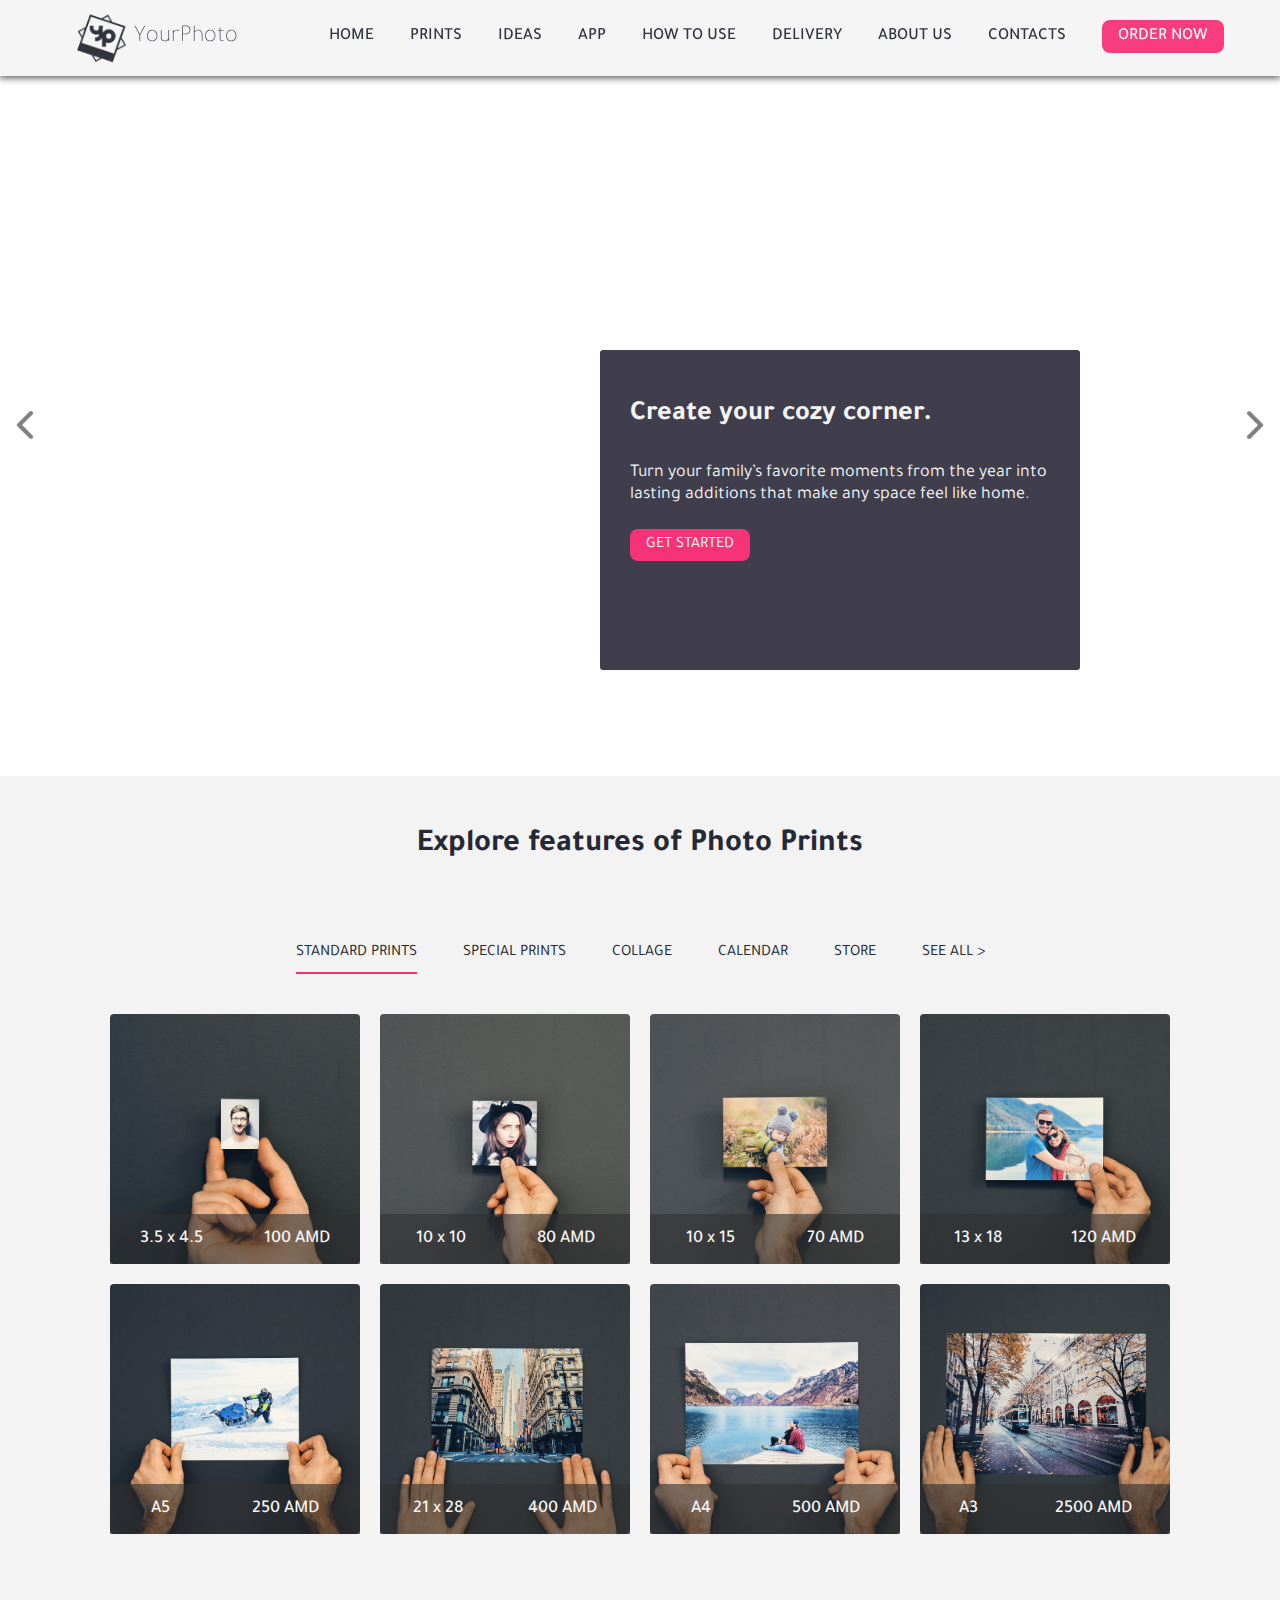
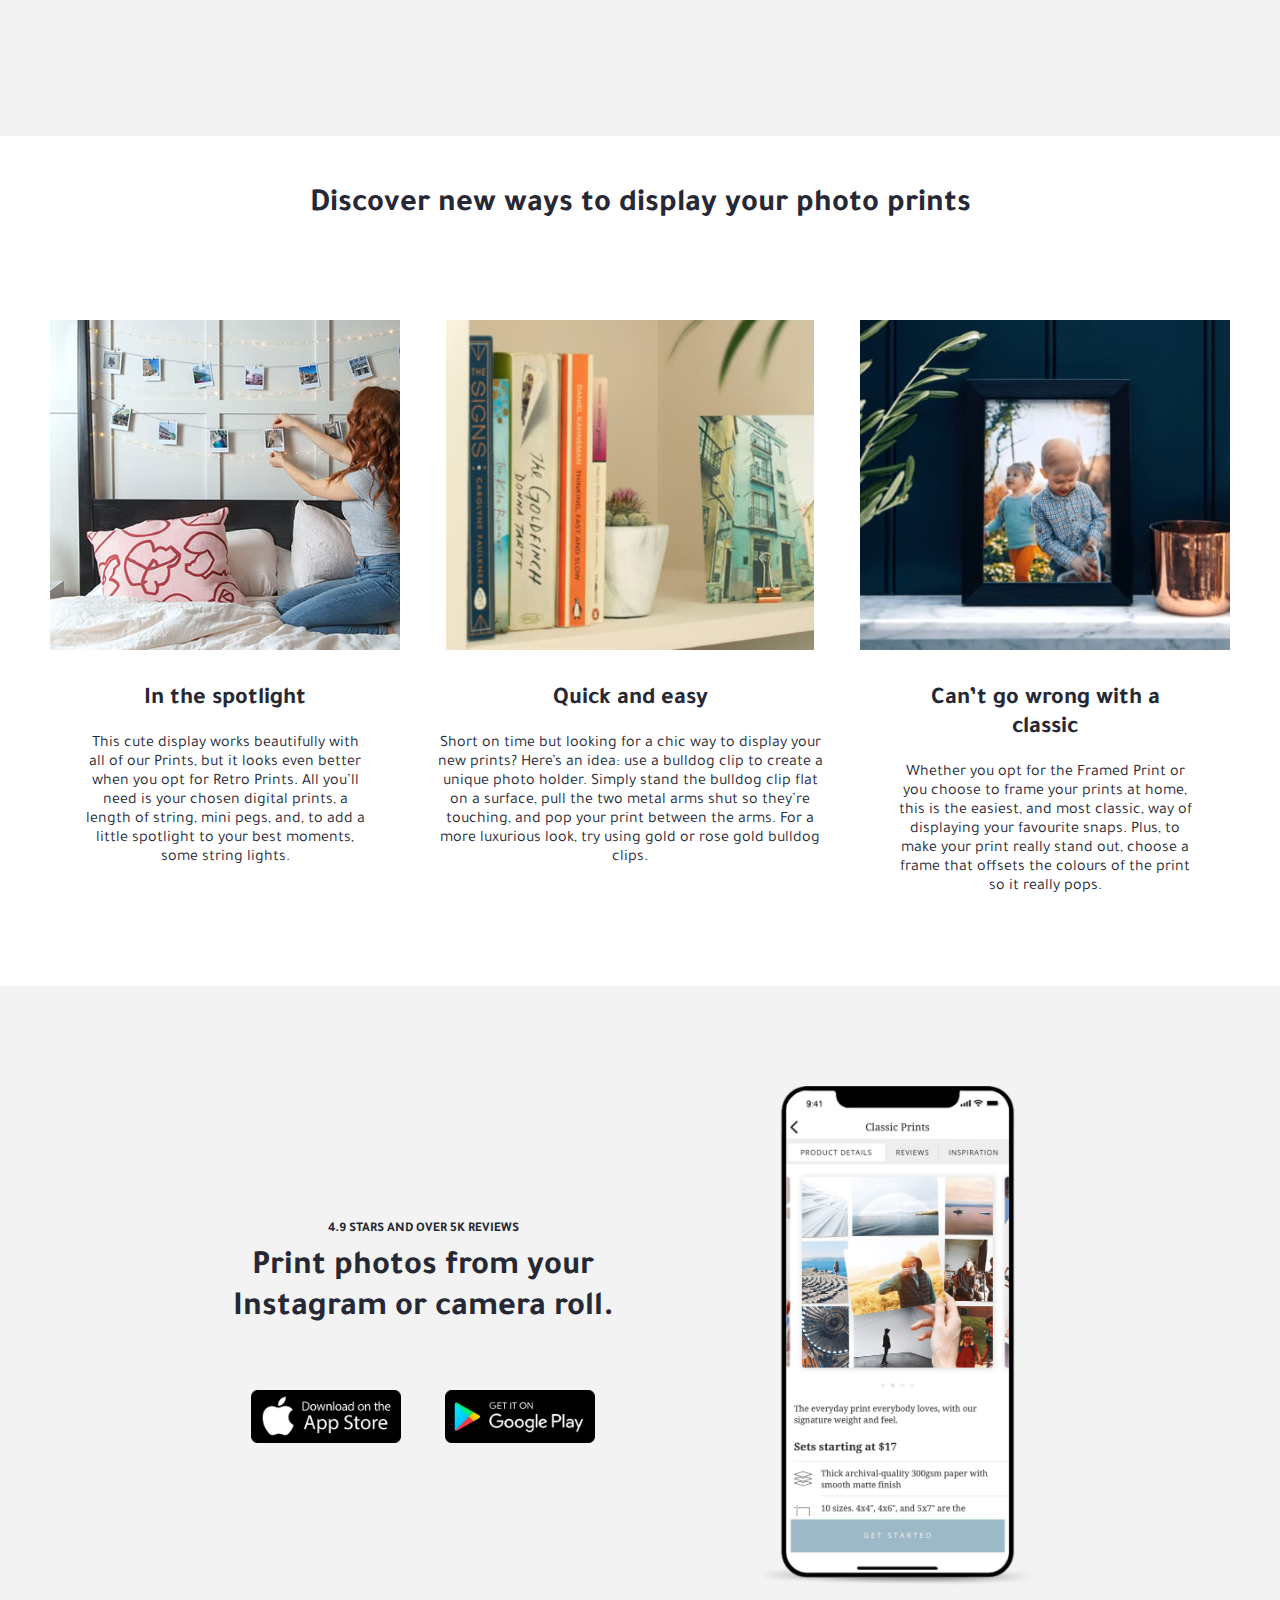
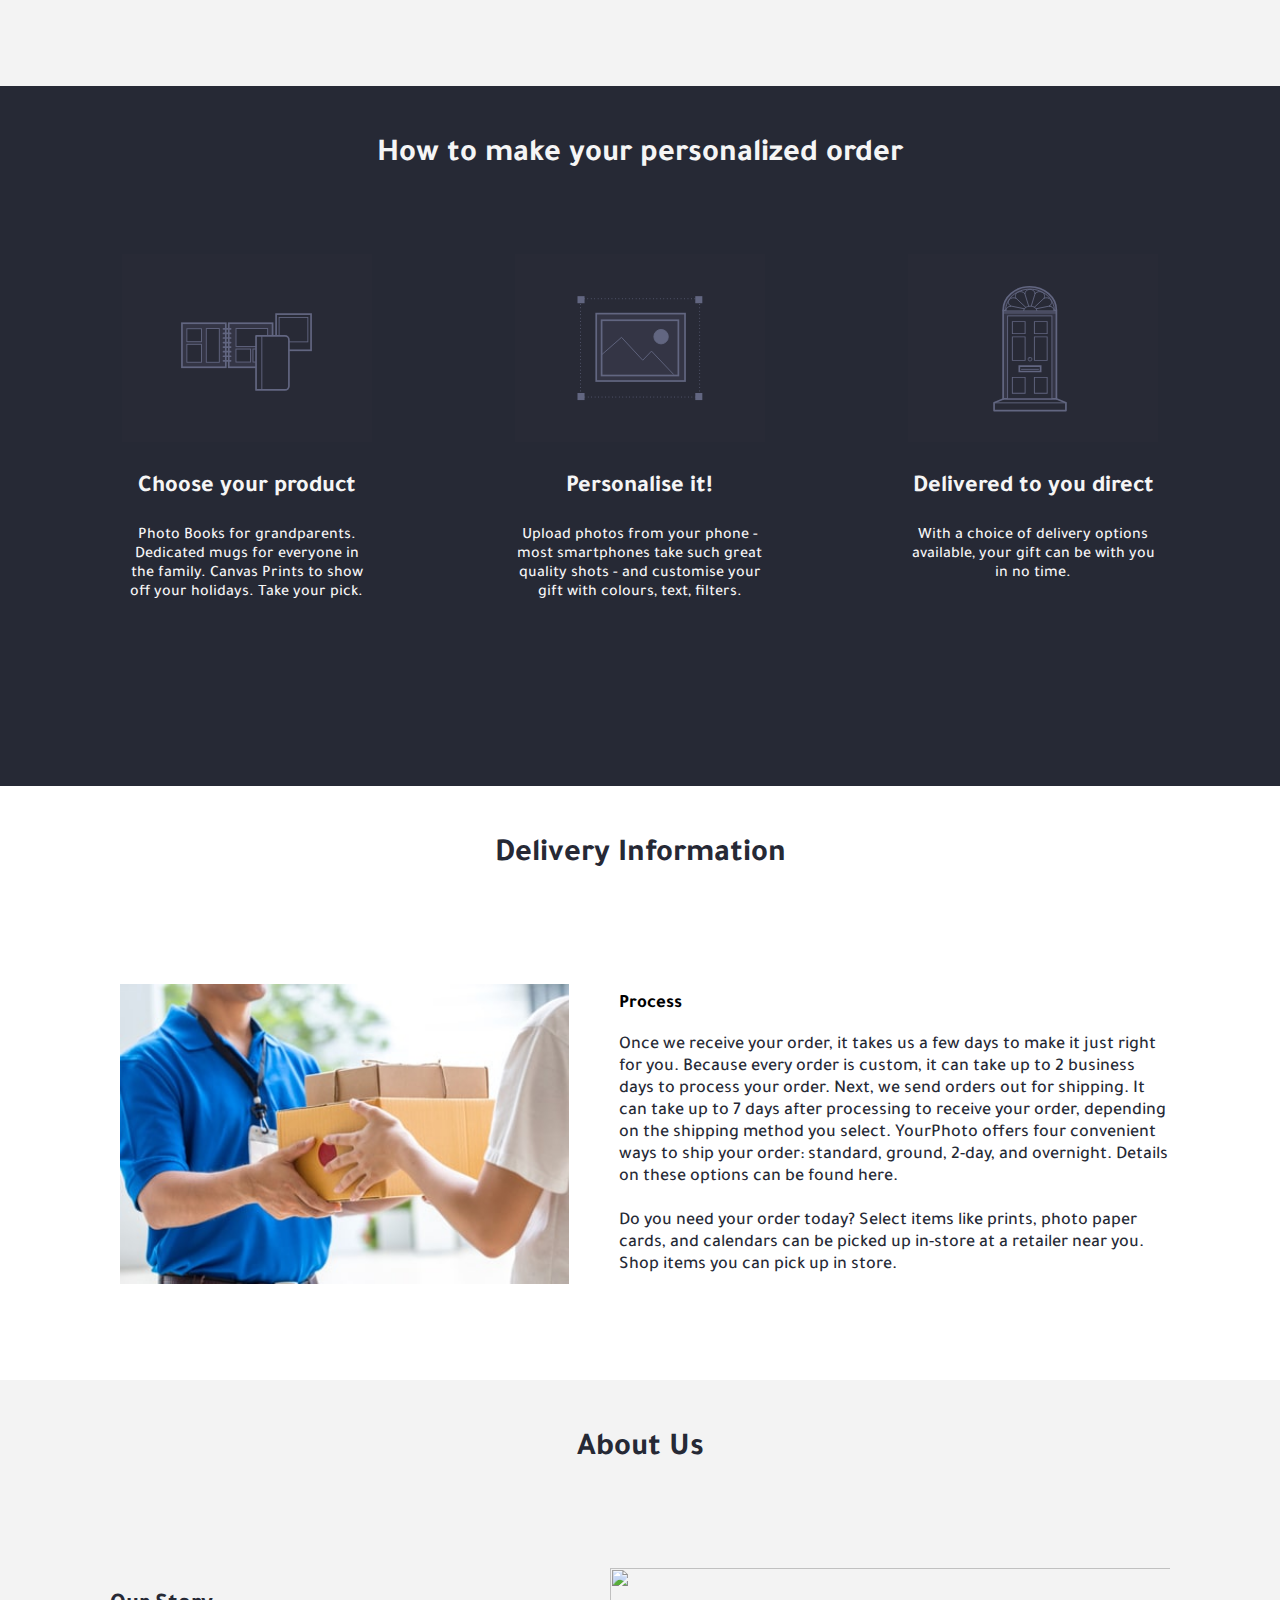
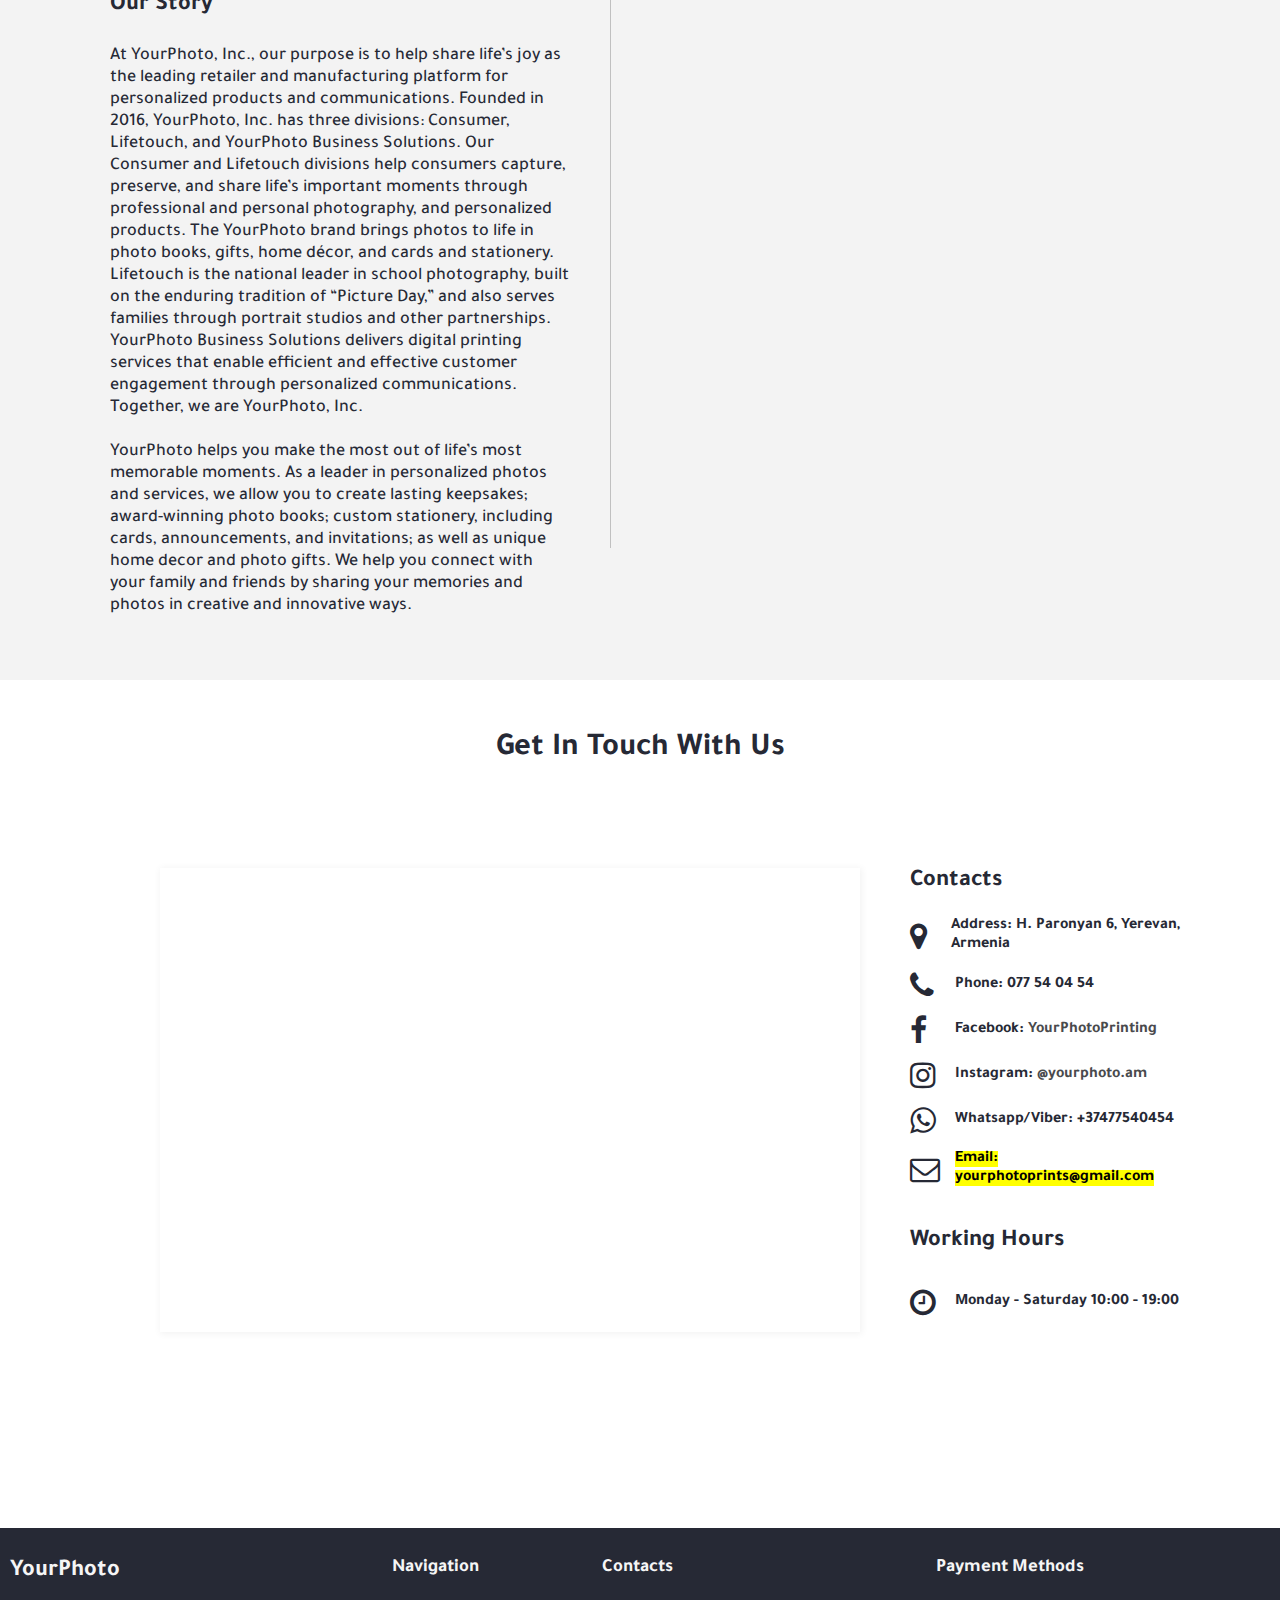
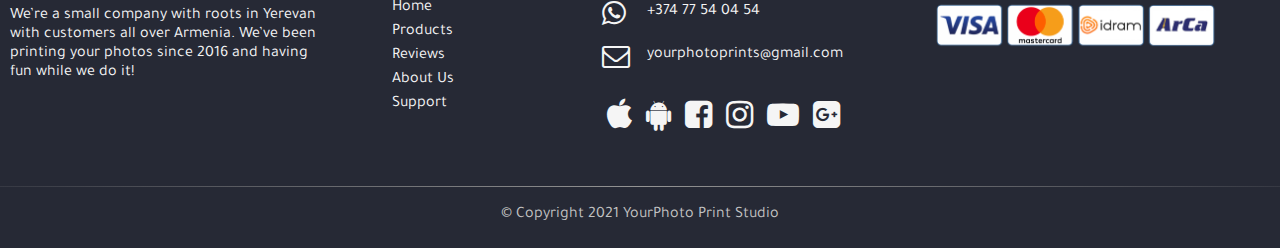
==== commit 360761ad: "upload" ====
--- a/index.html
+++ b/index.html
@@ -263,7 +263,7 @@
                 <figcaption>
                     <h3>Our Story</h3>
                     <p>At YourPhoto, Inc., our purpose is to help share life’s joy as the leading retailer and
-                        manufacturing platform for personalized products and communications. Founded in 2017,
+                        manufacturing platform for personalized products and communications. Founded in 2016,
                         YourPhoto, Inc. has three divisions: Consumer, Lifetouch, and YourPhoto Business Solutions.
                         Our Consumer and Lifetouch divisions help consumers capture, preserve, and share life’s
                         important moments through professional and personal photography, and personalized products. The
